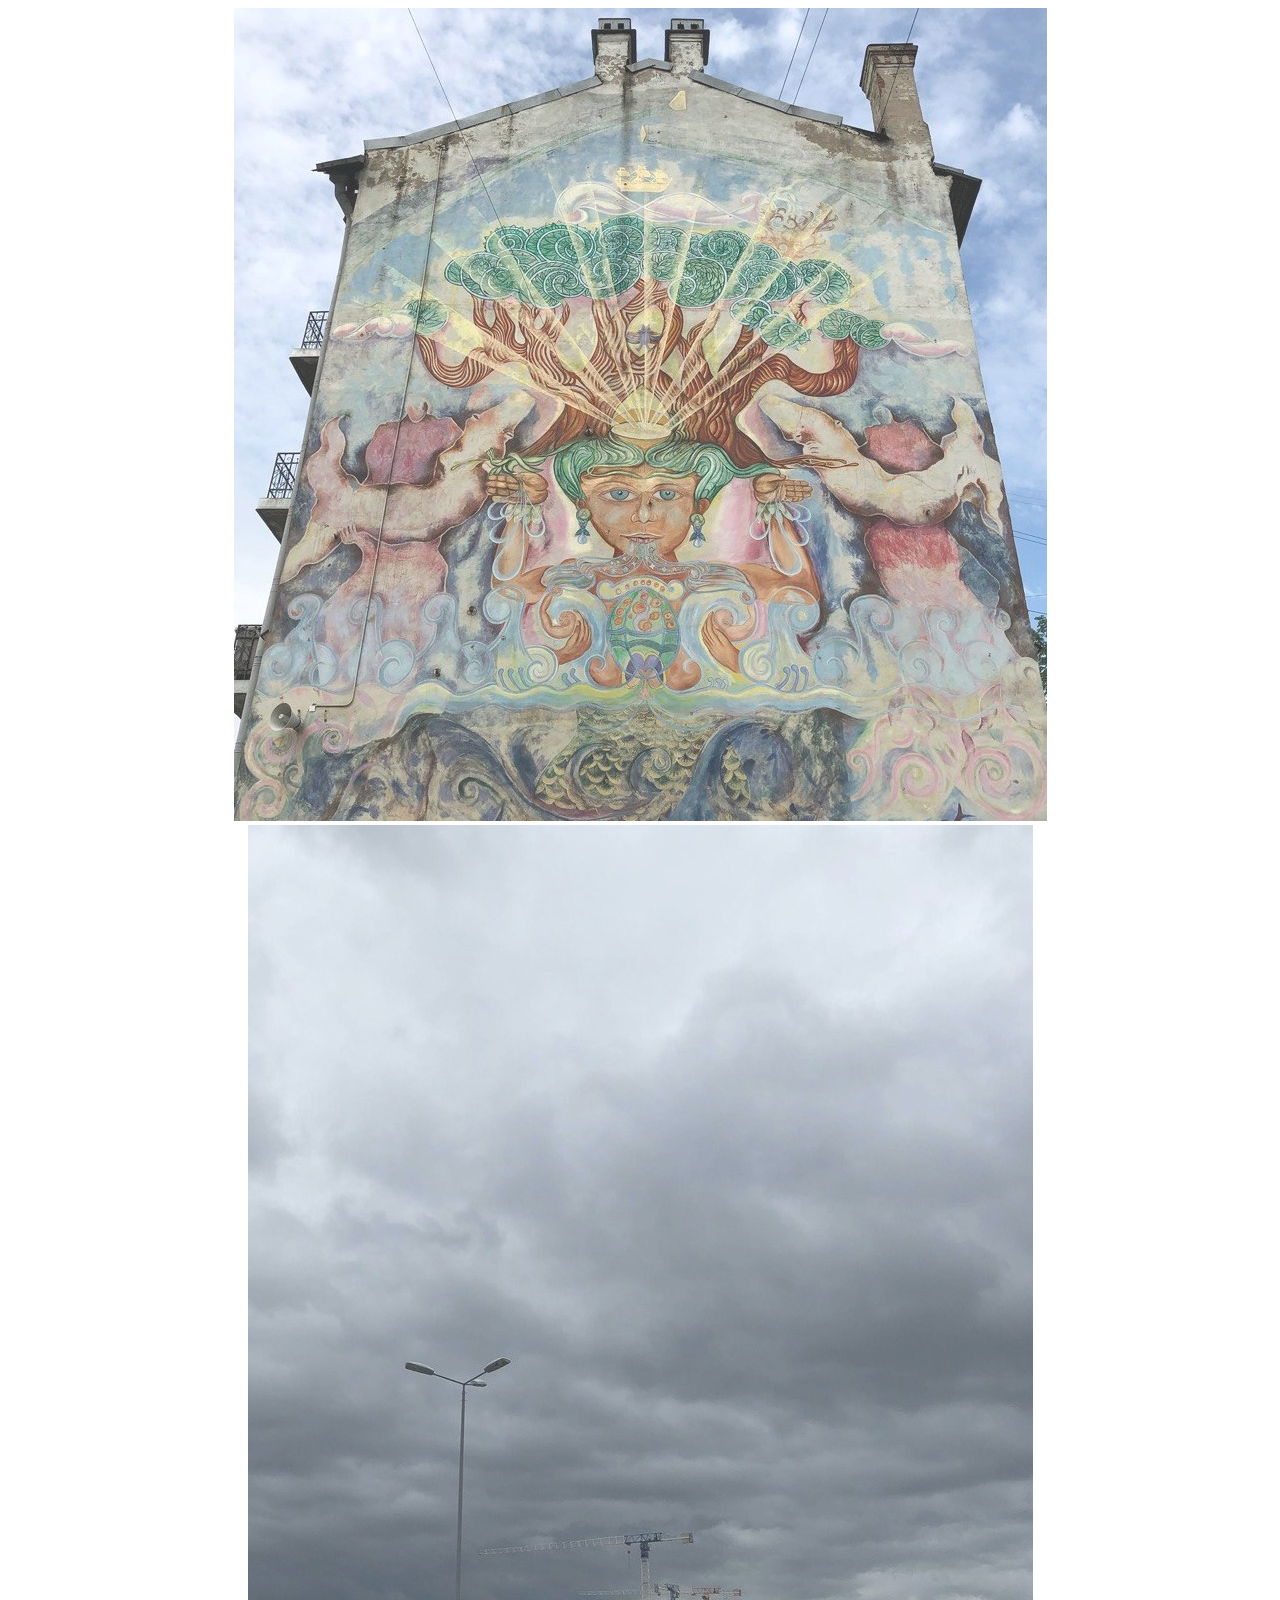
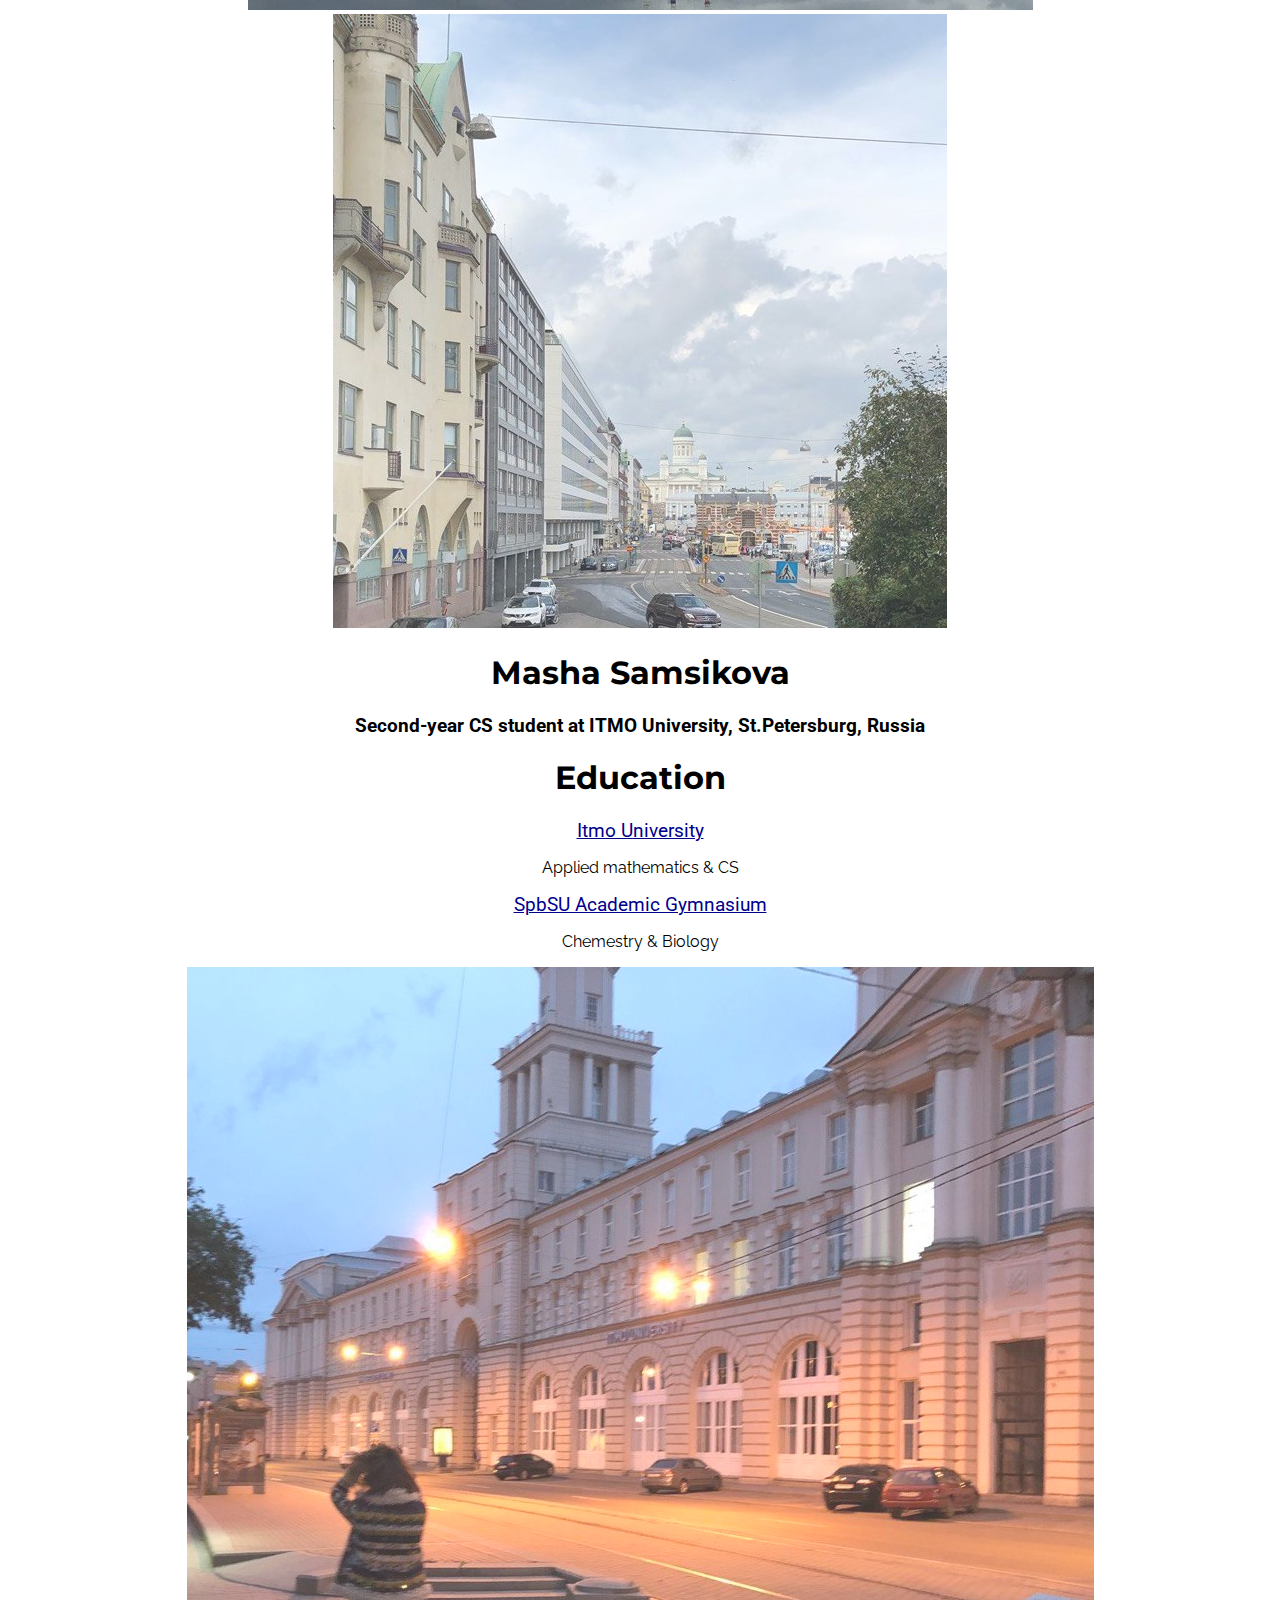
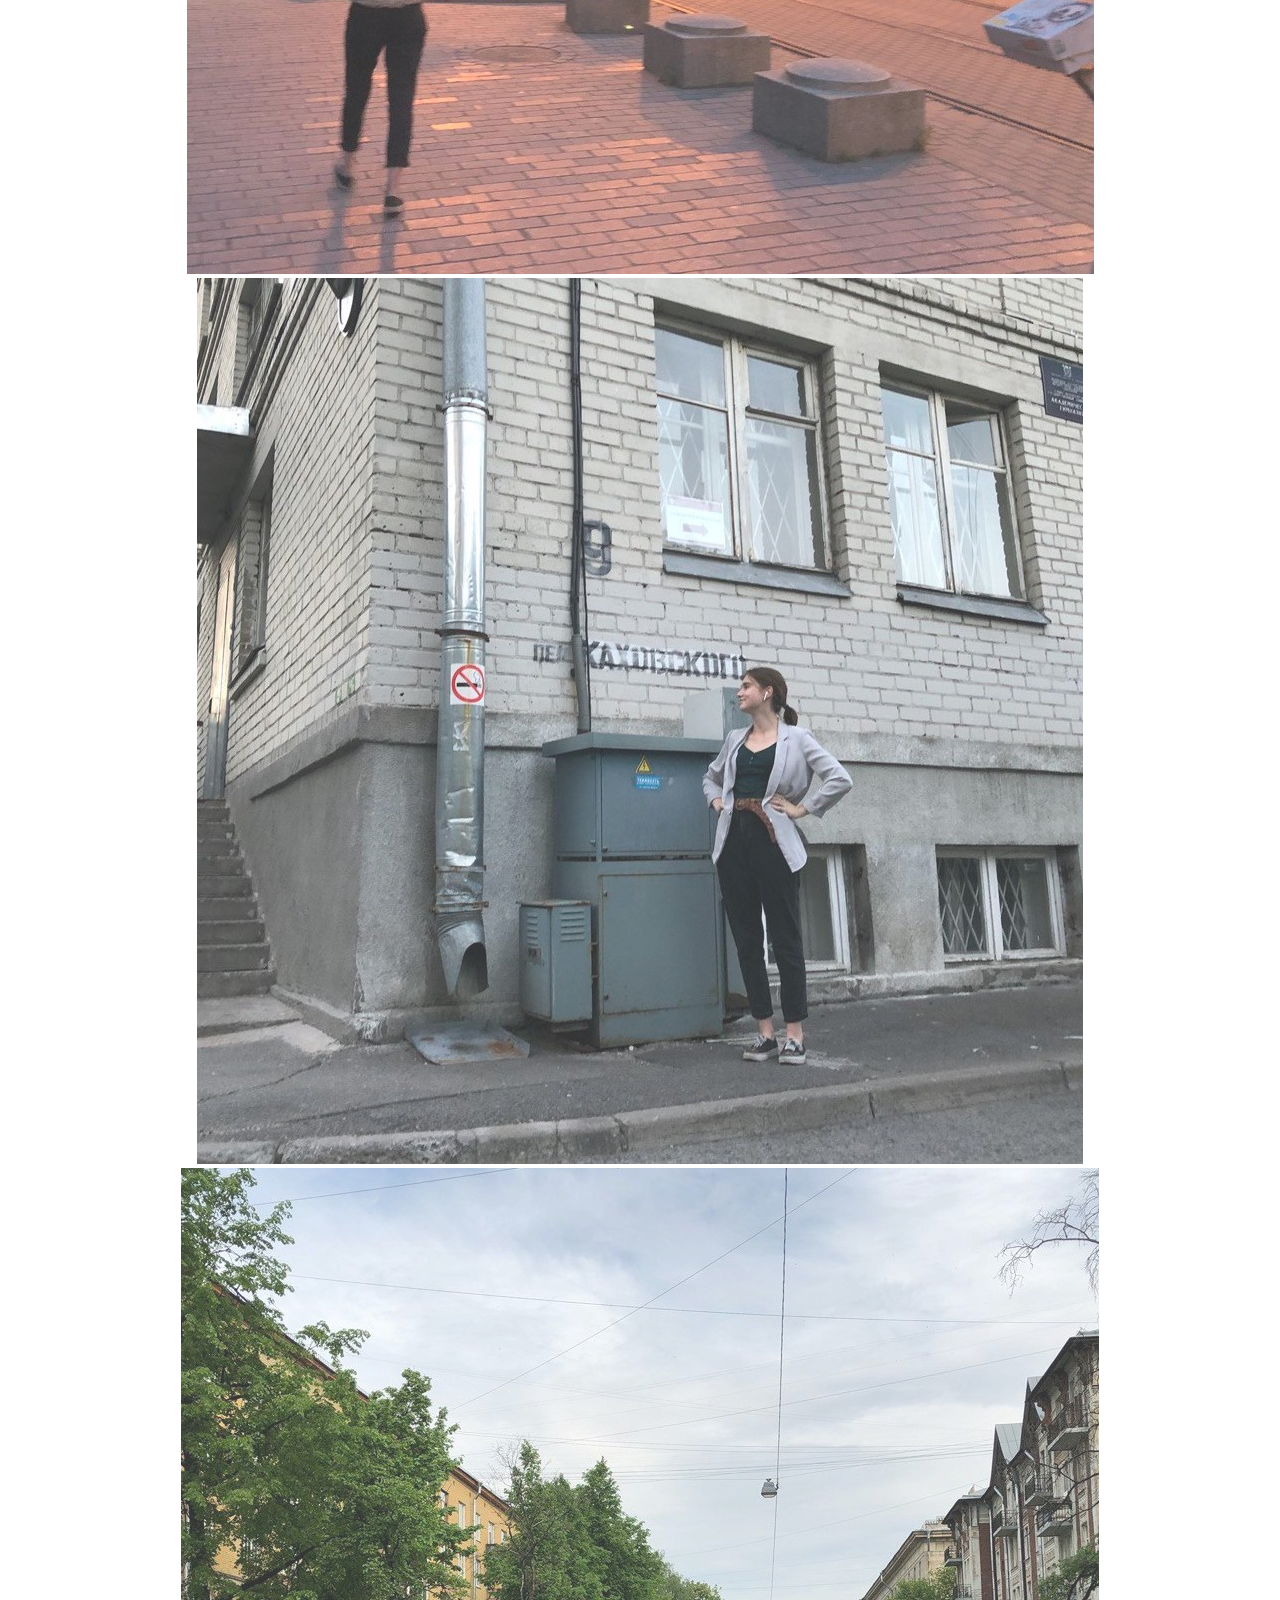
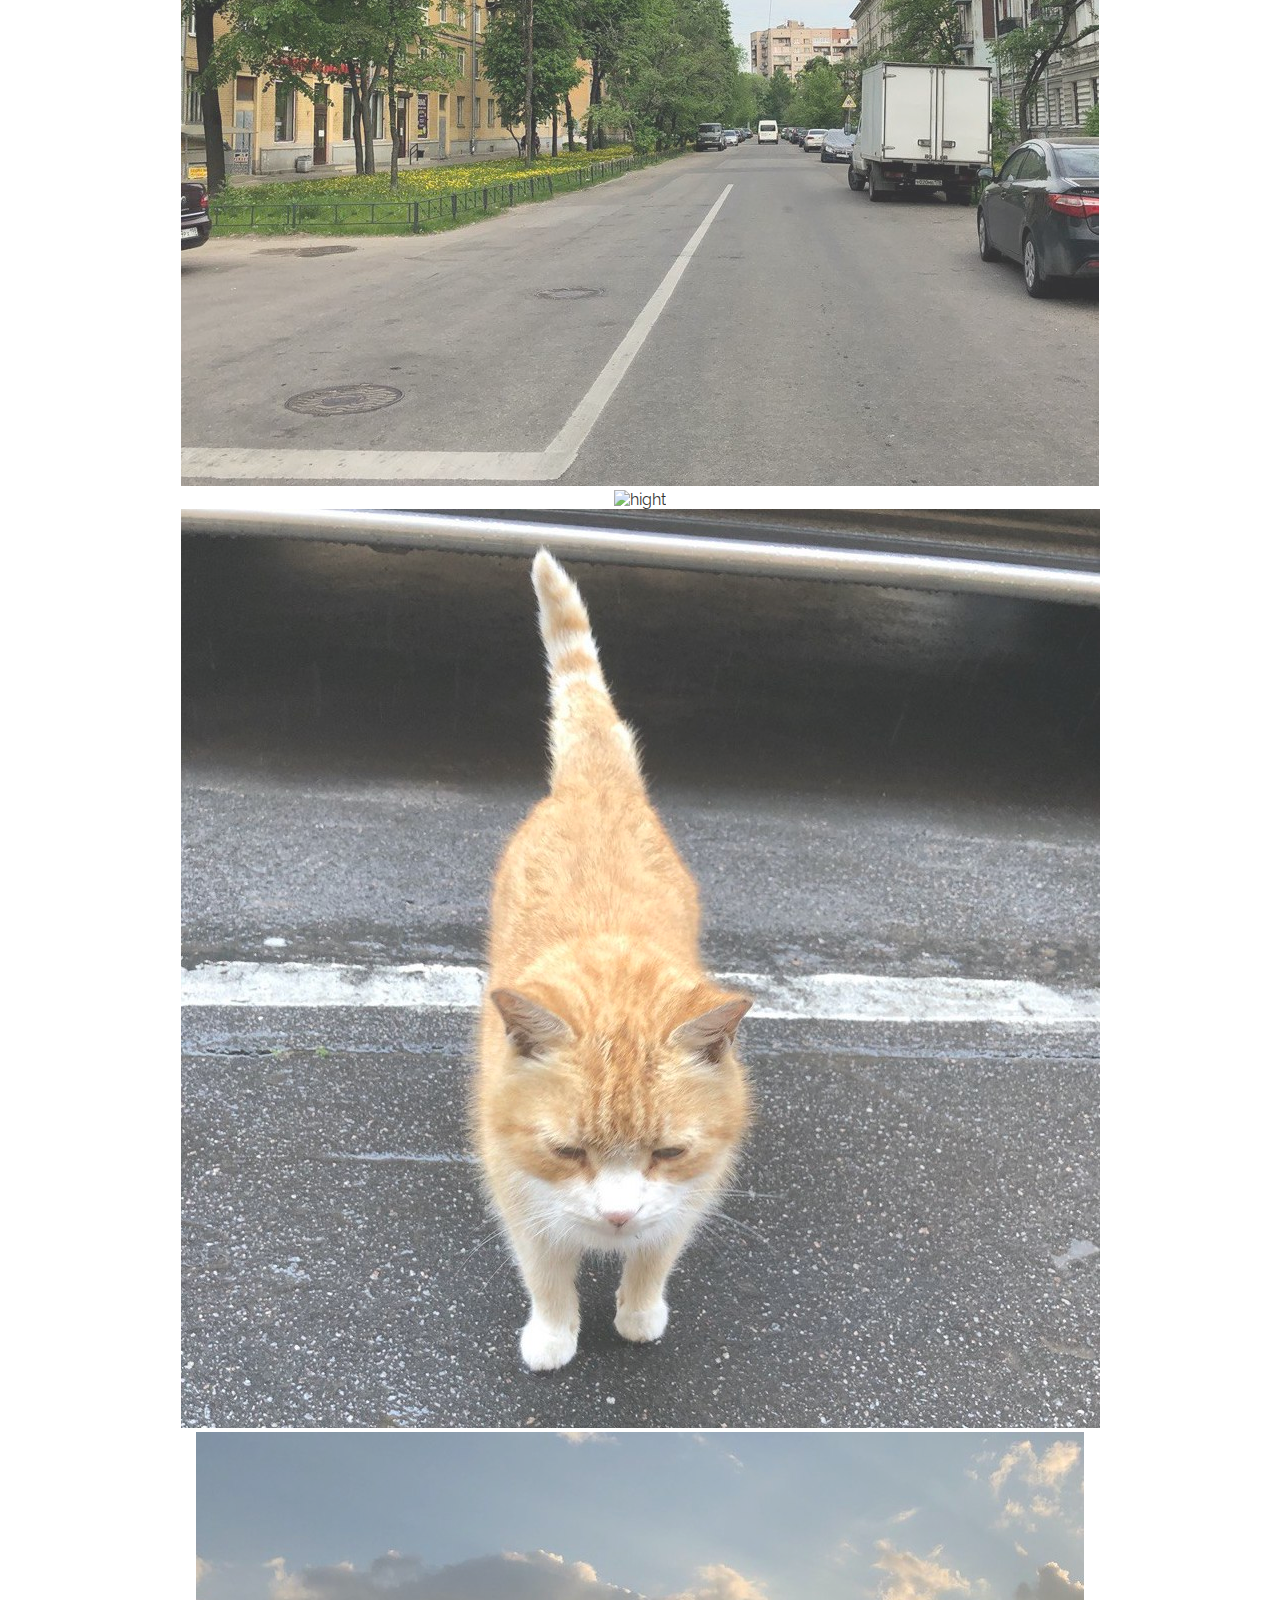
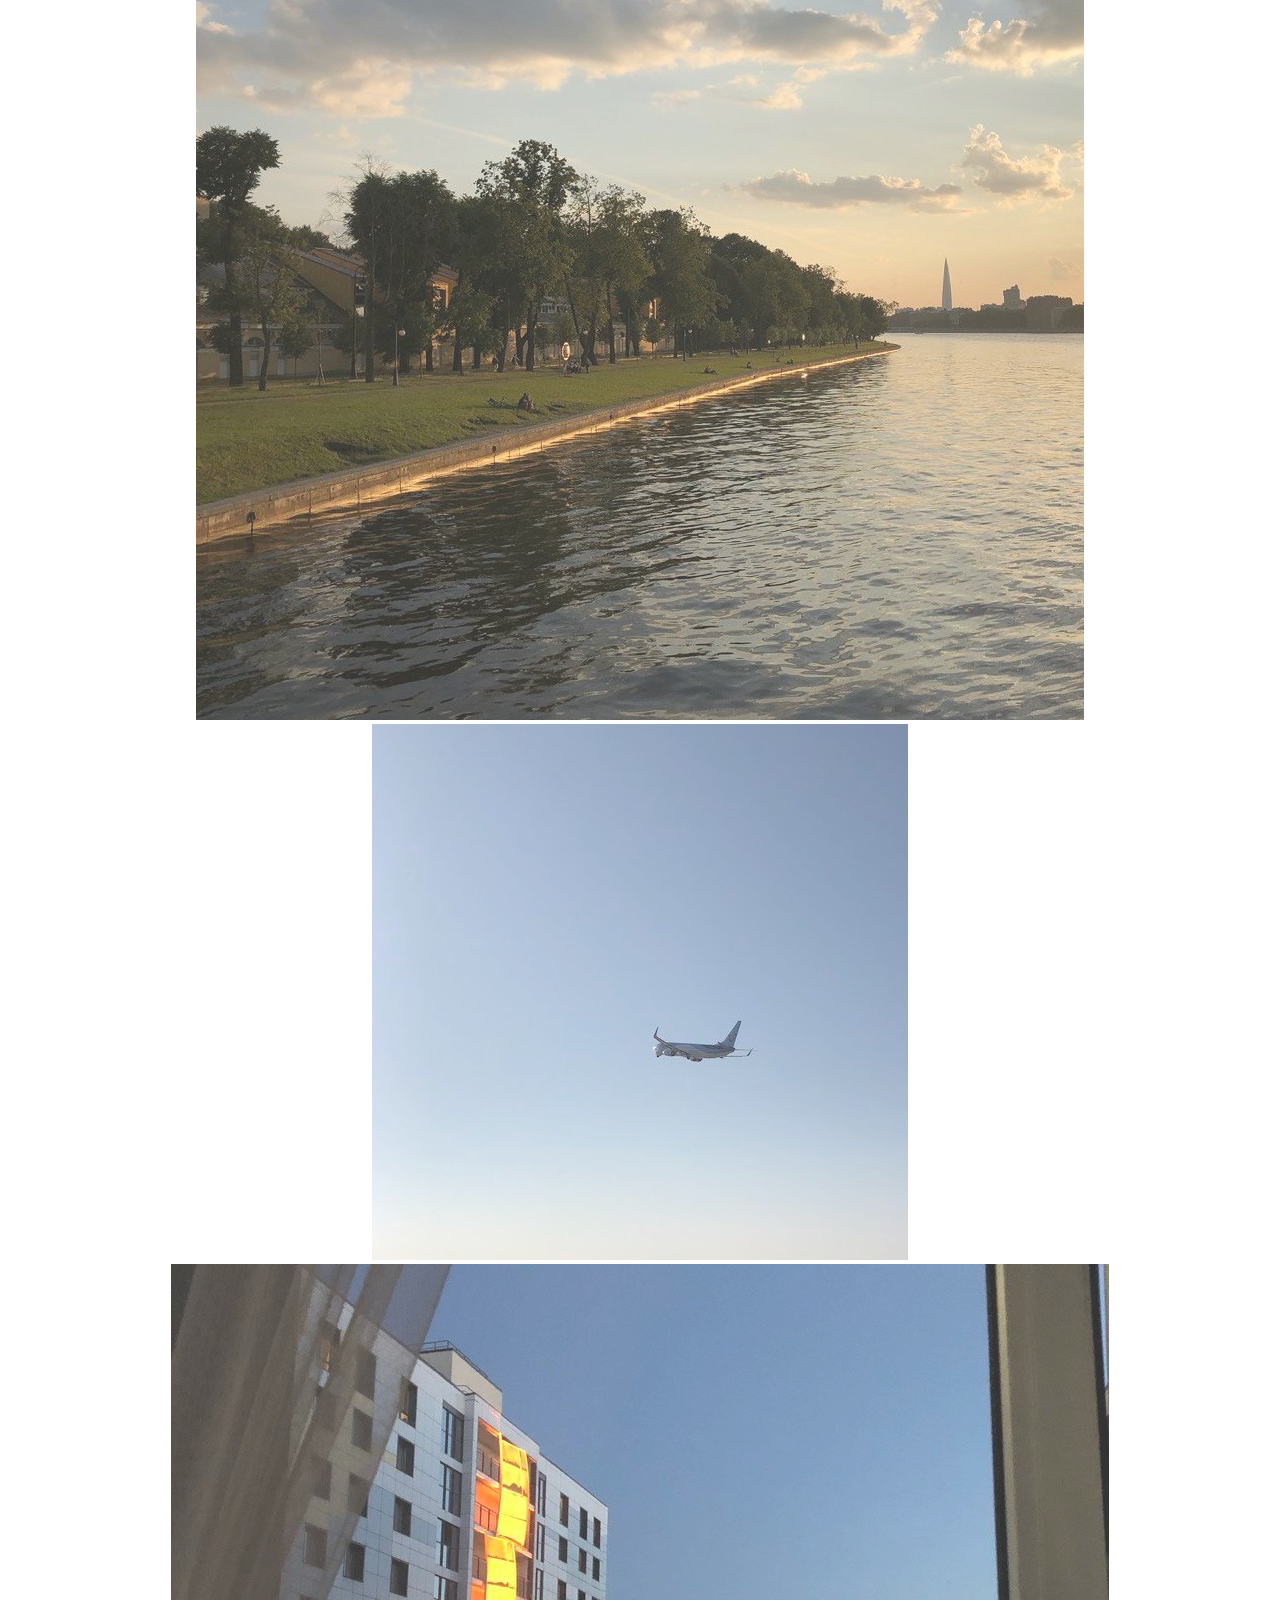
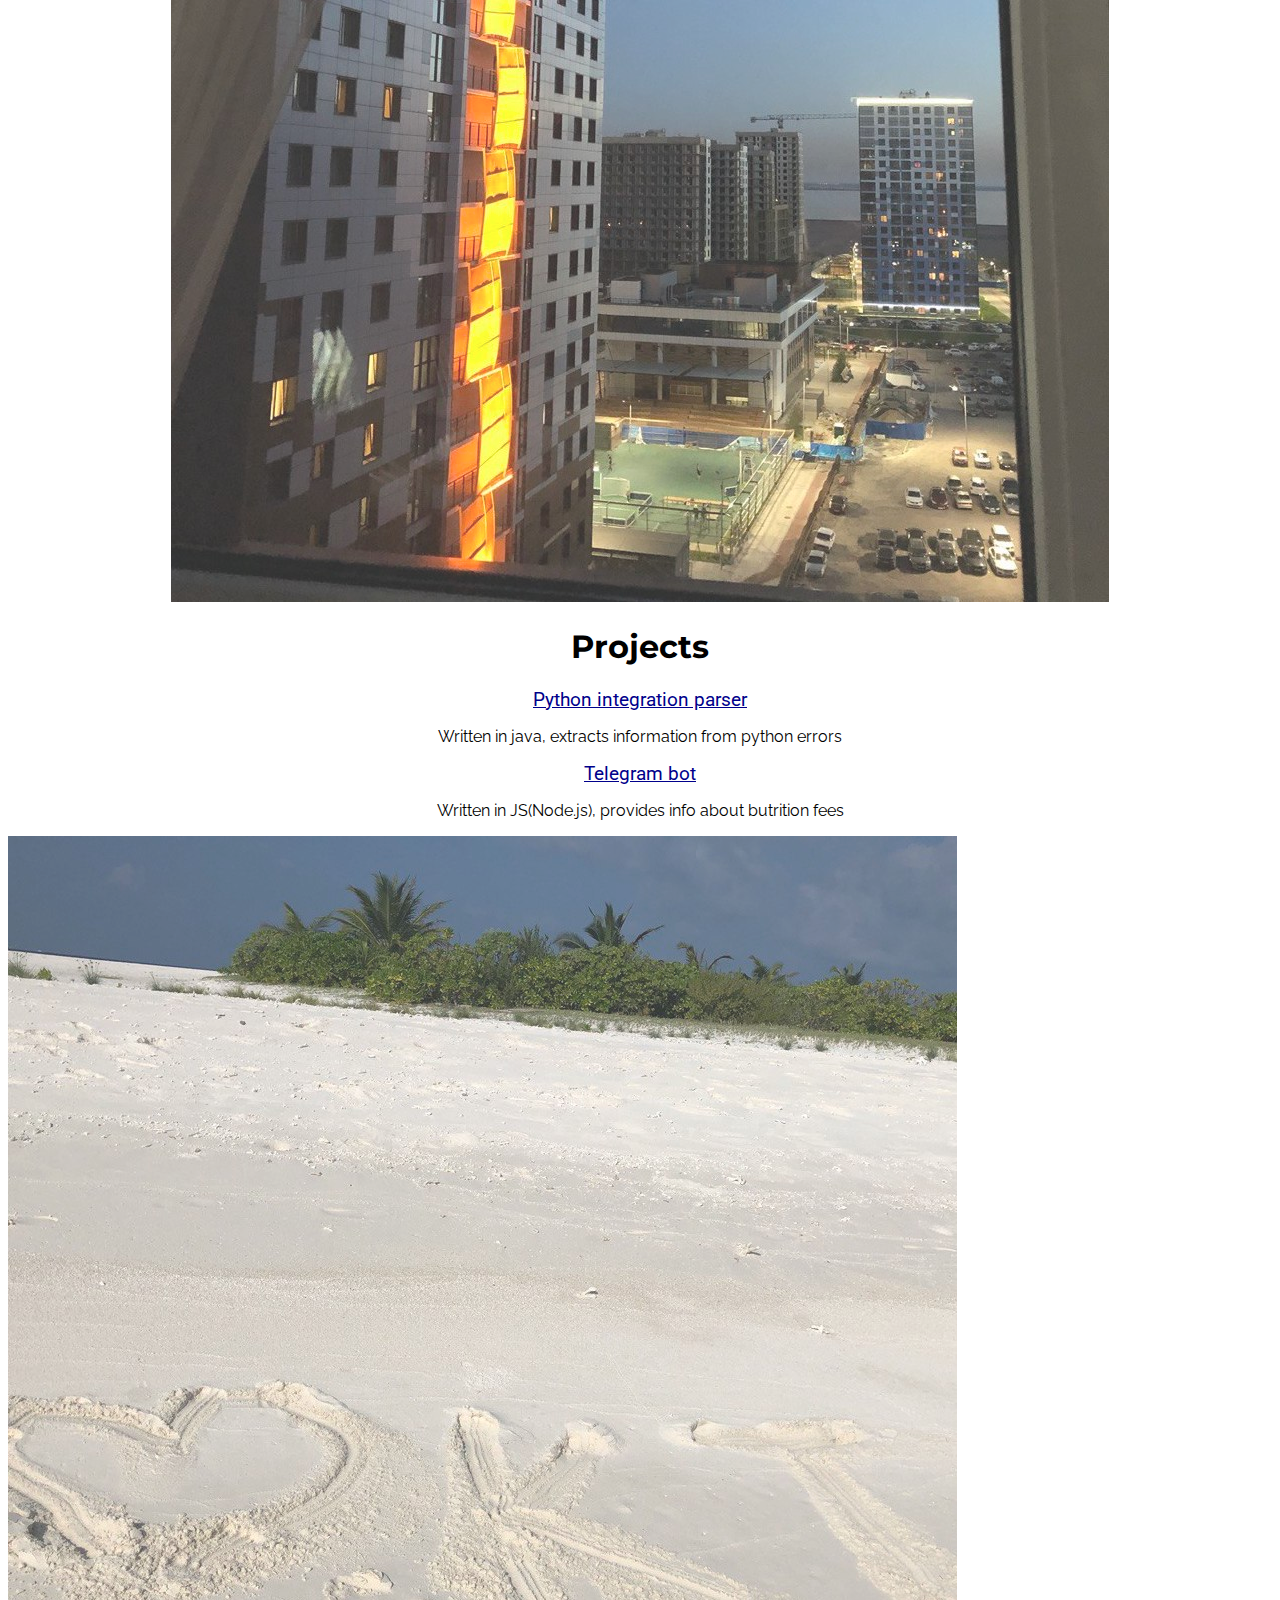
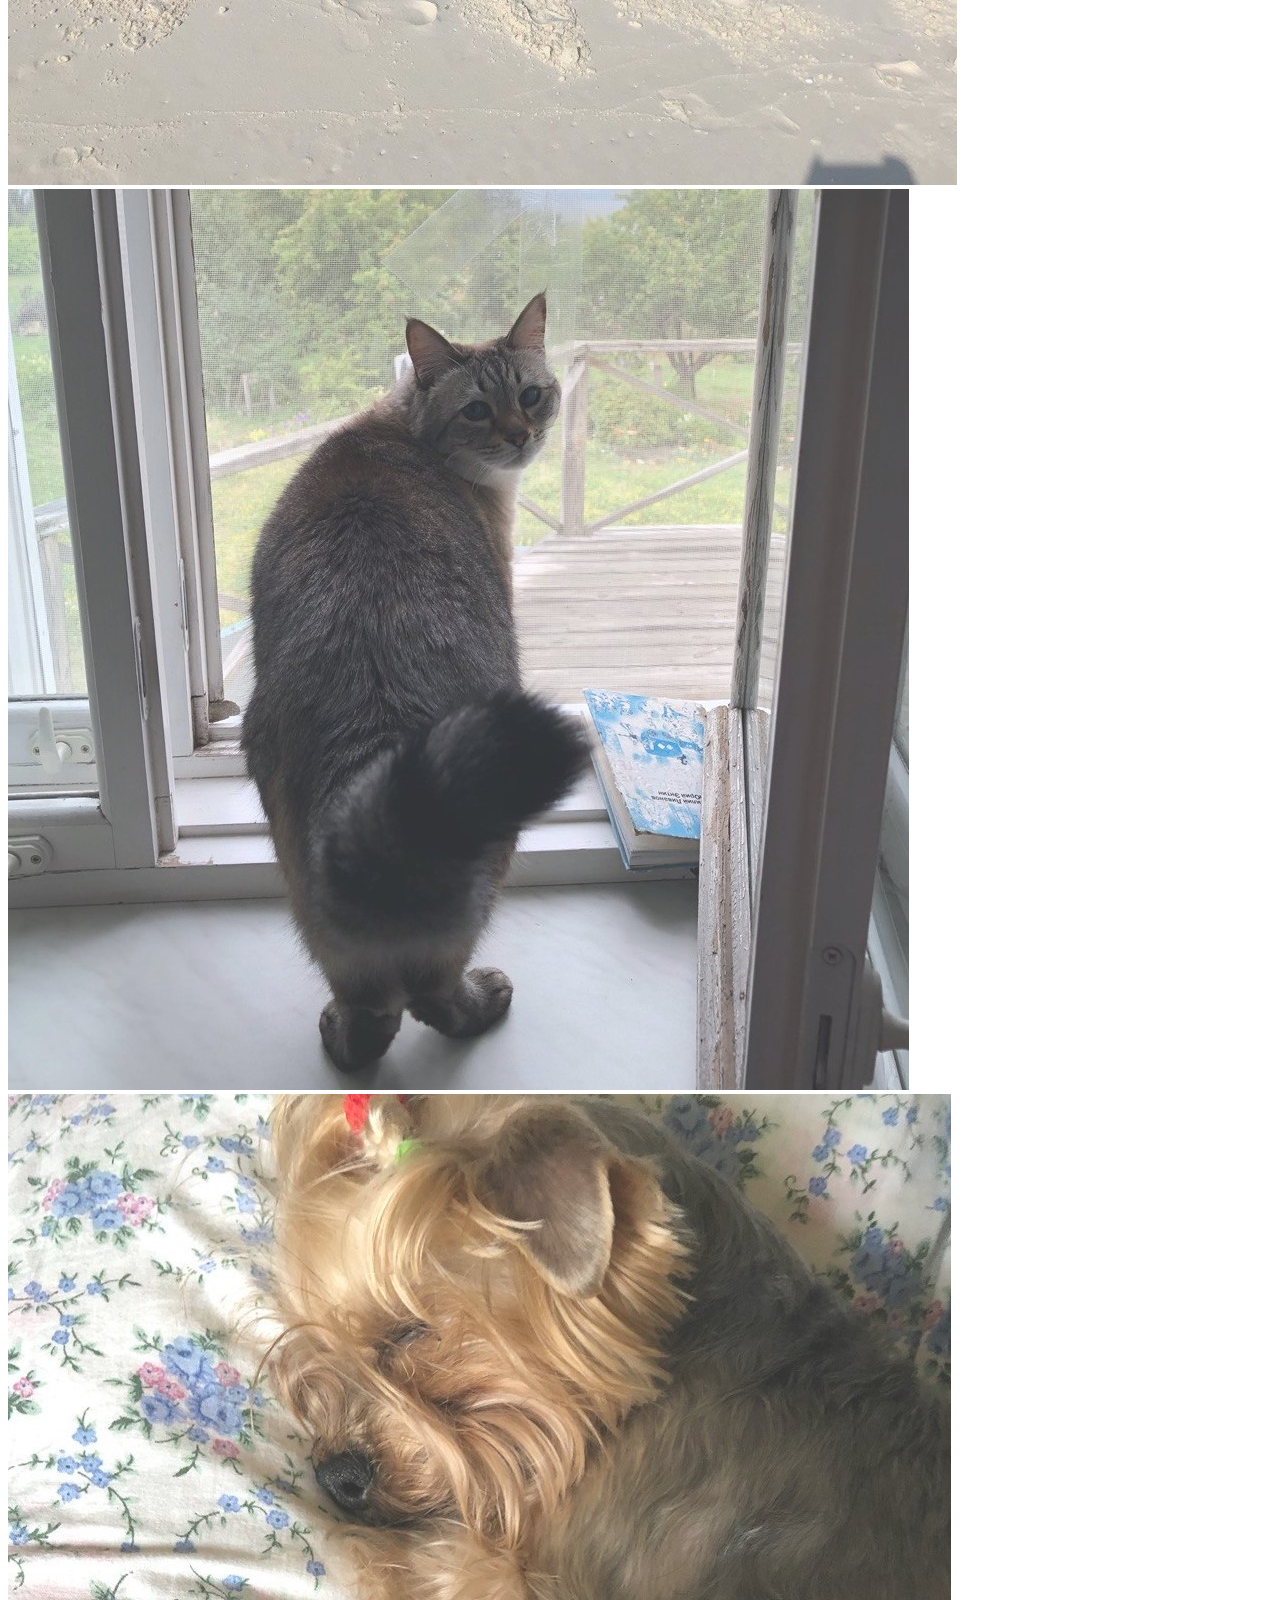
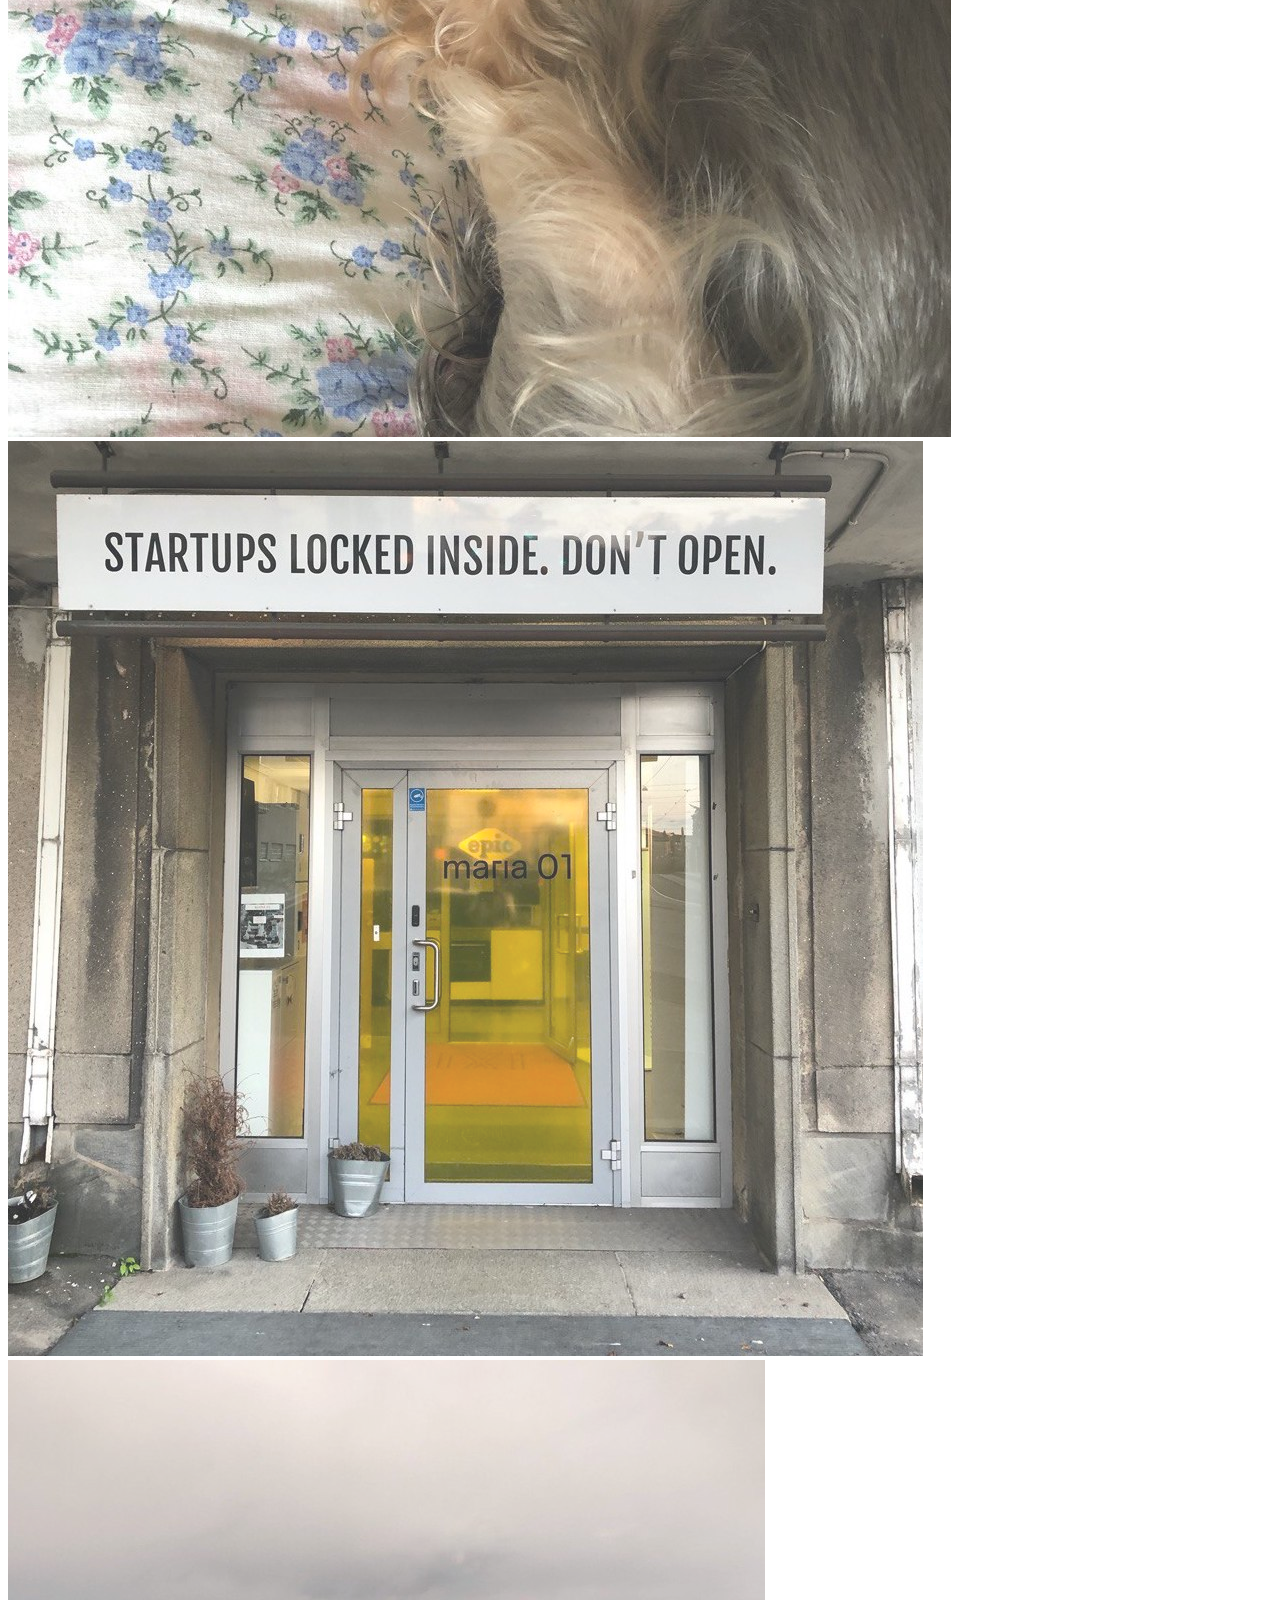
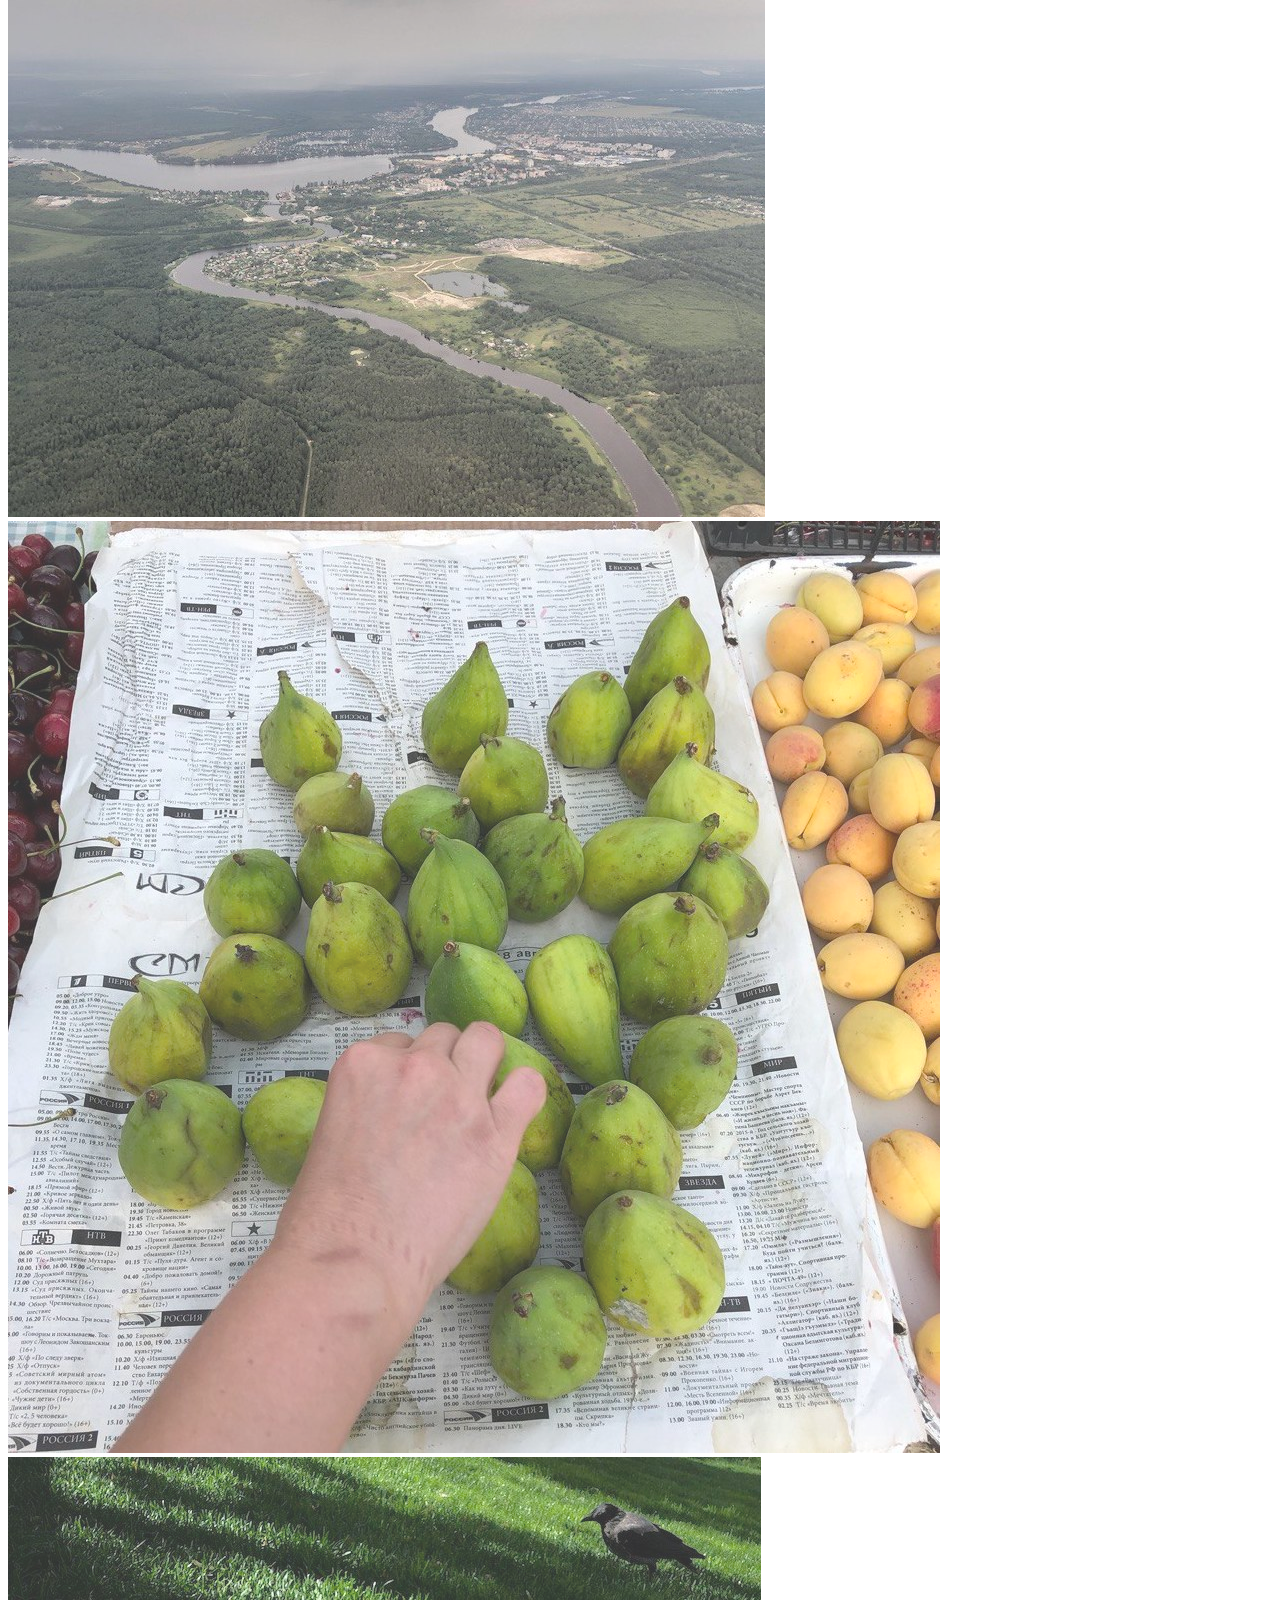
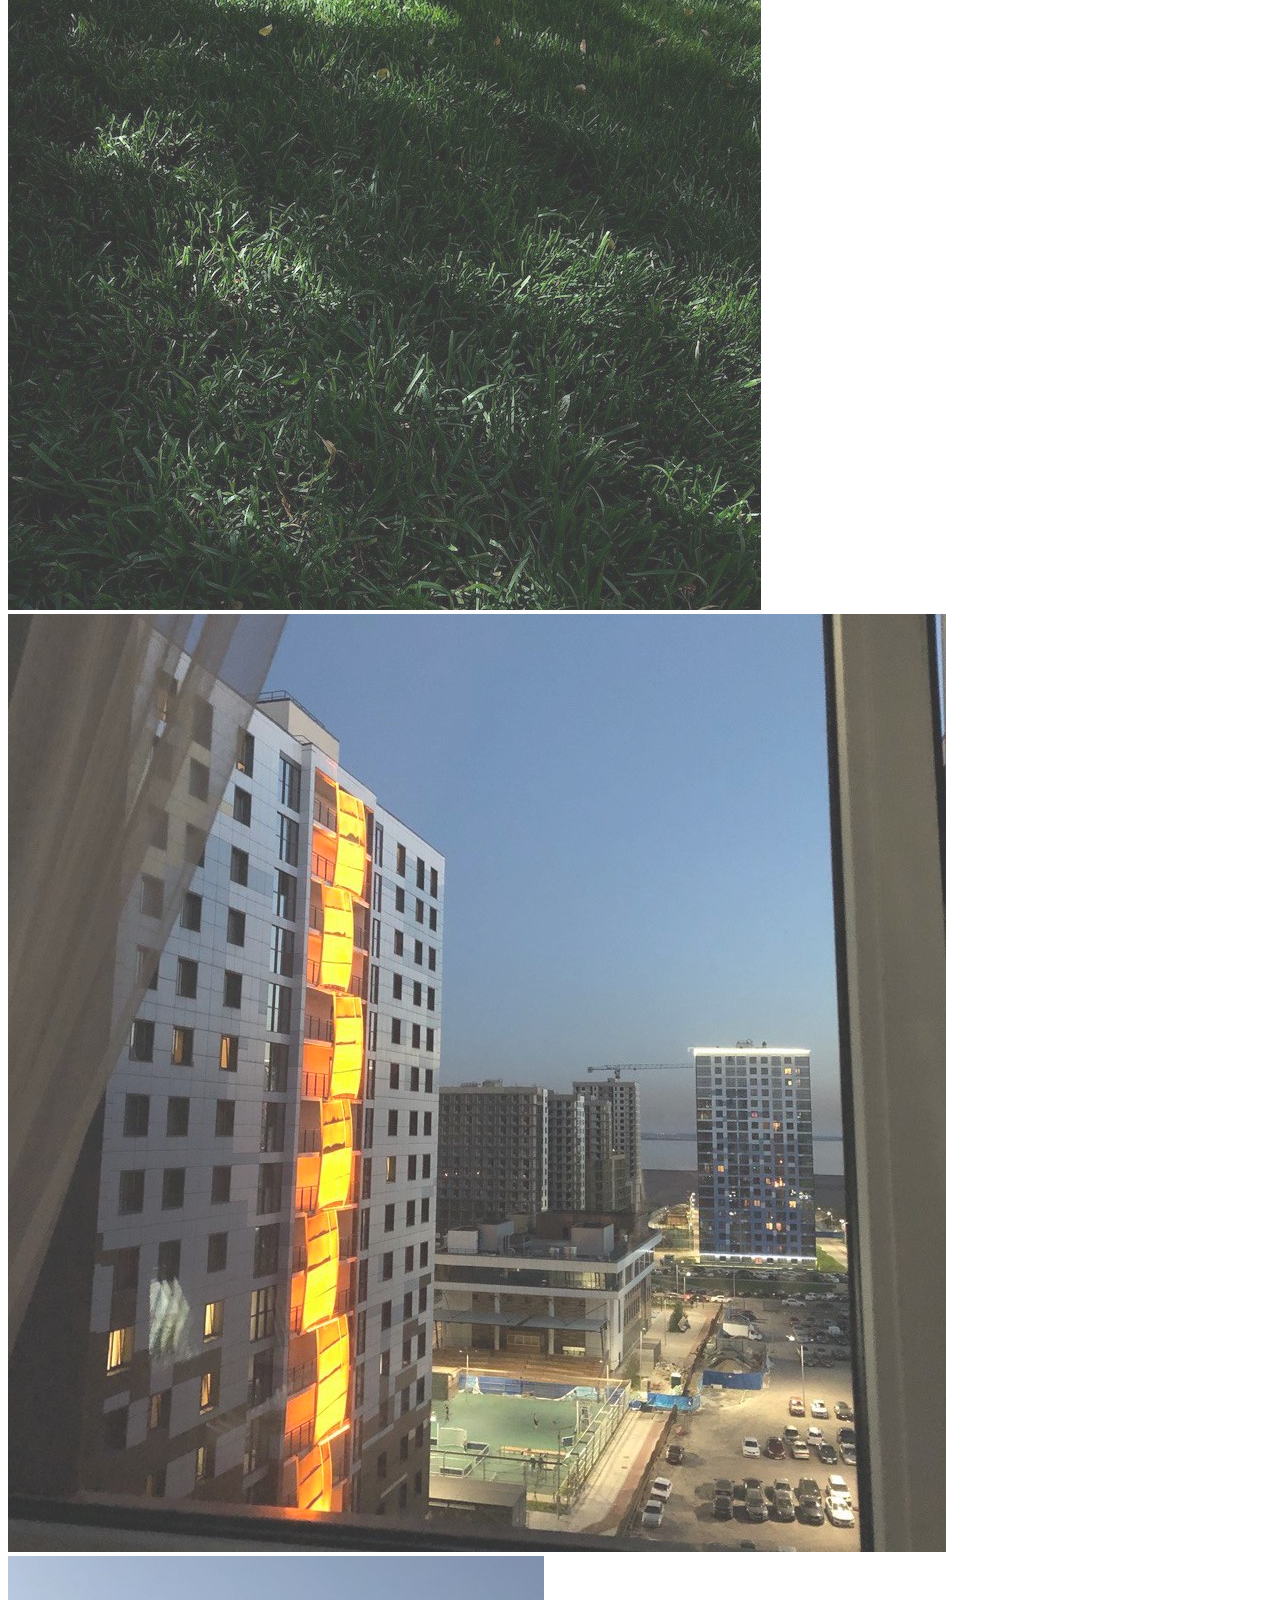
==== portfolio/src/main/webapp/index.html @ 238ba295 "fix style" ====
<!DOCTYPE html>
<html>

<head>
  <meta charset="UTF-8">
  <title>Portfolio</title>
  <link rel="stylesheet" href="style.css">
  <link rel="stylesheet" href="https://stackpath.bootstrapcdn.com/bootstrap/4.5.0/css/bootstrap.min.css"
    integrity="sha384-9aIt2nRpC12Uk9gS9baDl411NQApFmC26EwAOH8WgZl5MYYxFfc+NcPb1dKGj7Sk" crossorigin="anonymous">
  <link href="https://fonts.googleapis.com/css2?family=Montserrat:wght@500&family=Raleway&family=Roboto:wght@300&display=swap" rel="stylesheet">
  <script src="script.js"></script>
</head>

<body onload="getPhotos()">
  <div id="content">
      <div class="row header">
        <div class="col-2">
          <img src="images/graffiti.jpg" alt="graffiti"></img>
        </div>
        <div class="col-2">
          <img src="images/sky.jpg" alt="sky"></img>
        </div>
        <div class="col-2">
          <img src="images/street.jpg" alt="street"></img>
        </div>
        <div class="col-6">
          <h1>Masha Samsikova</h1>
          <h2>Second-year CS student at ITMO University, St.Petersburg, Russia</h2>
        </div>
        <div class="col-4">
          <h1>Education</h1>
          <a class="link" href="https://en.itmo.ru/">
            Itmo University
          </a>
          <p class="additional">
            Applied mathematics & CS
          </p>
          <a class="link" href="https://en.wikipedia.org/wiki/Saint_Petersburg_State_University">
            SpbSU Academic Gymnasium
          </a>
          <p class="additional">
            Chemestry & Biology
          </p>
        </div>
        <div class="col-2">
          <img src="images/itmo-university.jpg" alt="university"></img>
        </div>
        <div class="col-2">
          <img src="images/school.jpg" alt="school"></img>
        </div>
        <div class="col-2">
          <img src="images/alley.jpg" alt="alley"></img>
        </div>
        <div class="col-2">
          <img src="images/whitee-night.jpg" alt="hight"></img>
        </div>


        <div class="col-2">
          <img src="images/red_cat.jpg" alt="red cat"></img>
        </div>
        <div class="col-2">
          <img src="images/river.jpg" alt="river"></img>
        </div>
        <div class="col-2">
          <img src="images/plain.jpg" alt="plain"></img>
        </div>
        <div class="col-2">
          <img src="images/house.jpg" alt="house"></img>
        </div>


        <div class="col-4">
          <h1>Projects</h1>
          <div>
            <a class="link" href="https://github.com/holounic/jb-python-integration-parser">
              Python integration parser
            </a>
            <p class="additional">
              Written in java, extracts information from python errors
            </p>
          </div>
          <div>
            <a class="link" href="https://github.com/holounic/food-bot">
              Telegram bot
            </a>
            <p class="additional">
              Written in JS(Node.js), provides info about butrition fees
            </p>
          </div>
        </div>
      </div>
    <div class="row">
      <div class="col-6">
        <div class="section">
          <div id="education-container"></div>
        </div>
      </div>
      <div class="col-6">
        <div class="section">
          <div id="projects-container"></div>
        </div>
      </div>
    </div>
  </div>
  <div class="row" id="photo-container"></div>
</body>
<script src="https://stackpath.bootstrapcdn.com/bootstrap/4.5.0/js/bootstrap.min.js"
  integrity="sha384-OgVRvuATP1z7JjHLkuOU7Xw704+h835Lr+6QL9UvYjZE3Ipu6Tp75j7Bh/kR0JKI" crossorigin="anonymous">
</script>
</html>
---- portfolio/src/main/webapp/style.css ----
#content {
  text-align: center !important;
  font-family: 'Raleway', sans-serif;
}

.header h1 {
  font-family: 'Montserrat', sans-serif;
}

.header h2, .section h2 {
  font-family: 'Roboto', sans-serif;
  font-size: 120%;
}

.link, .name {
  color: darkblue;
  font-family: 'Roboto', sans-serif;
  font-size: 120%;
  margin-bottom: 0%;
}

.link:hover {
  color: red;
  text-decoration: none !important;
}

.col-2 {
  padding: 0px !important;
}

.col-2 img {
  height: auto;
  max-width:  100%;
  object-fit: cover;
  opacity: .8;
}

.col-2:hover img, .col-6:hover img {
  opacity: 1;
}

.info {
  text-align: center !important;
}

.info h1 {
  font-family: 'Roboto', sans-serif;
  color: darkblue;
  font-size: 200%;
}

.info h2 {
  font-family: 'Raleway', sans-serif;
  font-size: 150%;
}
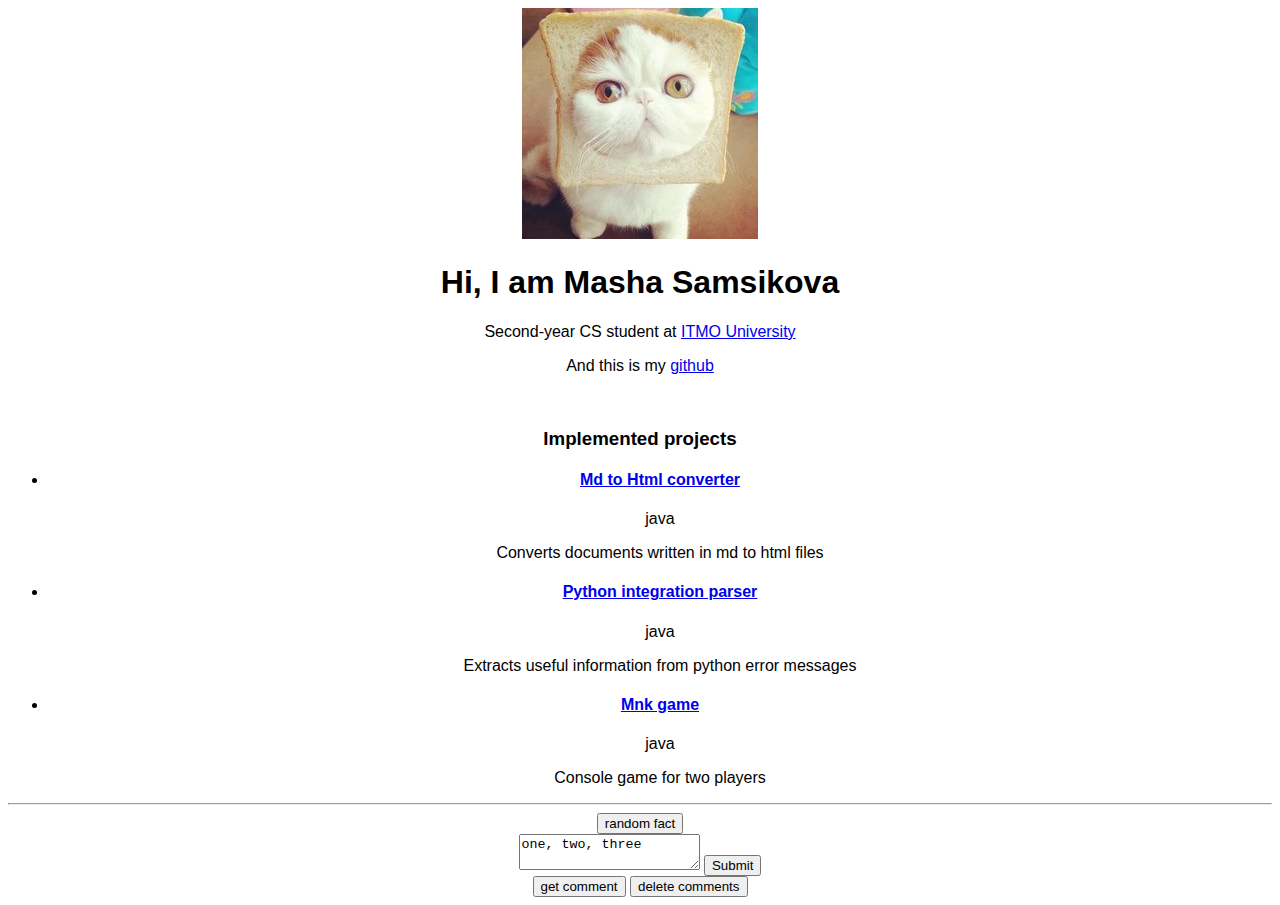
==== commit 8d59b1c4: "delete stored comments" ====
--- a/portfolio/src/main/webapp/index.html
+++ b/portfolio/src/main/webapp/index.html
@@ -7,103 +7,69 @@
   <link rel="stylesheet" href="style.css">
   <link rel="stylesheet" href="https://stackpath.bootstrapcdn.com/bootstrap/4.5.0/css/bootstrap.min.css"
     integrity="sha384-9aIt2nRpC12Uk9gS9baDl411NQApFmC26EwAOH8WgZl5MYYxFfc+NcPb1dKGj7Sk" crossorigin="anonymous">
-  <link href="https://fonts.googleapis.com/css2?family=Montserrat:wght@500&family=Raleway&family=Roboto:wght@300&display=swap" rel="stylesheet">
+  <script src="https://ajax.googleapis.com/ajax/libs/jquery/3.5.1/jquery.min.js"></script>
   <script src="script.js"></script>
 </head>
 
-<body onload="getPhotos()">
+<body>
   <div id="content">
-      <div class="row header">
-        <div class="col-2">
-          <img src="images/graffiti.jpg" alt="graffiti"></img>
-        </div>
-        <div class="col-2">
-          <img src="images/sky.jpg" alt="sky"></img>
-        </div>
-        <div class="col-2">
-          <img src="images/street.jpg" alt="street"></img>
-        </div>
-        <div class="col-6">
-          <h1>Masha Samsikova</h1>
-          <h2>Second-year CS student at ITMO University, St.Petersburg, Russia</h2>
-        </div>
-        <div class="col-4">
-          <h1>Education</h1>
-          <a class="link" href="https://en.itmo.ru/">
-            Itmo University
-          </a>
-          <p class="additional">
-            Applied mathematics & CS
-          </p>
-          <a class="link" href="https://en.wikipedia.org/wiki/Saint_Petersburg_State_University">
-            SpbSU Academic Gymnasium
-          </a>
-          <p class="additional">
-            Chemestry & Biology
-          </p>
-        </div>
-        <div class="col-2">
-          <img src="images/itmo-university.jpg" alt="university"></img>
-        </div>
-        <div class="col-2">
-          <img src="images/school.jpg" alt="school"></img>
-        </div>
-        <div class="col-2">
-          <img src="images/alley.jpg" alt="alley"></img>
-        </div>
-        <div class="col-2">
-          <img src="images/whitee-night.jpg" alt="hight"></img>
-        </div>
-
-
-        <div class="col-2">
-          <img src="images/red_cat.jpg" alt="red cat"></img>
-        </div>
-        <div class="col-2">
-          <img src="images/river.jpg" alt="river"></img>
-        </div>
-        <div class="col-2">
-          <img src="images/plain.jpg" alt="plain"></img>
-        </div>
-        <div class="col-2">
-          <img src="images/house.jpg" alt="house"></img>
-        </div>
-
-
-        <div class="col-4">
-          <h1>Projects</h1>
-          <div>
-            <a class="link" href="https://github.com/holounic/jb-python-integration-parser">
-              Python integration parser
-            </a>
-            <p class="additional">
-              Written in java, extracts information from python errors
-            </p>
-          </div>
-          <div>
-            <a class="link" href="https://github.com/holounic/food-bot">
-              Telegram bot
-            </a>
-            <p class="additional">
-              Written in JS(Node.js), provides info about butrition fees
-            </p>
-          </div>
-        </div>
+    <div class="row" id="header">
+      <div class="col-3" id="img">
+        <img src="images/cat_with_bread.jpg" alt="cat with bread"></img>
       </div>
-    <div class="row">
-      <div class="col-6">
-        <div class="section">
-          <div id="education-container"></div>
-        </div>
-      </div>
-      <div class="col-6">
-        <div class="section">
-          <div id="projects-container"></div>
-        </div>
+      <div class="col-3">
+        <h1>Hi, I am Masha Samsikova</h1>
+        <p class="annotation">Second-year CS student at <a href="https://en.itmo.ru/en/">ITMO University</a></p>
+        <p>And this is my <a href="https://github.com/holounic">github</a></p>
       </div>
     </div>
+    <br>
+    <h3>Implemented projects</h3>
+    <ul>
+      <li class="project">
+        <h4>
+          <a href="https://github.com/holounic/university/tree/master/paradigms/md2html">
+            Md to Html converter
+          </a>
+        </h4>
+        <p class="annotation">java</p>
+        <p>Converts documents written in md to html files</p>
+      </li>
+      <li class="project">
+        <h4>
+          <a href="https://github.com/holounic/jb-python-integration-parser">
+            Python integration parser
+          </a>
+        </h4>
+        <p class="annotation">java</p>
+        <p>Extracts useful information from python error messages</p>
+      </li>
+      <li class="project">
+        <h4>
+          <a href="https://github.com/holounic/university/tree/master/paradigms/mnkGame">
+            Mnk game
+          </a>
+        </h4>
+        <p class="annotation">java</p>
+        <p>Console game for two players</p>
+      </li>
+    </ul>
+    <hr>
+    </hr>
+    <div class="fact-section">
+      <button type="button" class="btn btn-info" onclick="getRandomFact()">random fact</button>
+      <div id="fact-container"></div>
+    </div>
+    <div class="comment-section">
+      <form action="/data" method="POST">
+        <textarea name="comment-input">one, two, three</textarea>
+        <input type="submit" />
+      </form>
+      <button type="button" class="btn btn-info" onclick="getComment()">get comment</button>
+      <button type="button" class="btn btn-info" onclick="deleteComments()">delete comments</button>
+      <div id="comment-container"></div>
+    </div>
   </div>
-  <div class="row" id="photo-container"></div>
 </body>
 <script src="https://stackpath.bootstrapcdn.com/bootstrap/4.5.0/js/bootstrap.min.js"
   integrity="sha384-OgVRvuATP1z7JjHLkuOU7Xw704+h835Lr+6QL9UvYjZE3Ipu6Tp75j7Bh/kR0JKI" crossorigin="anonymous">
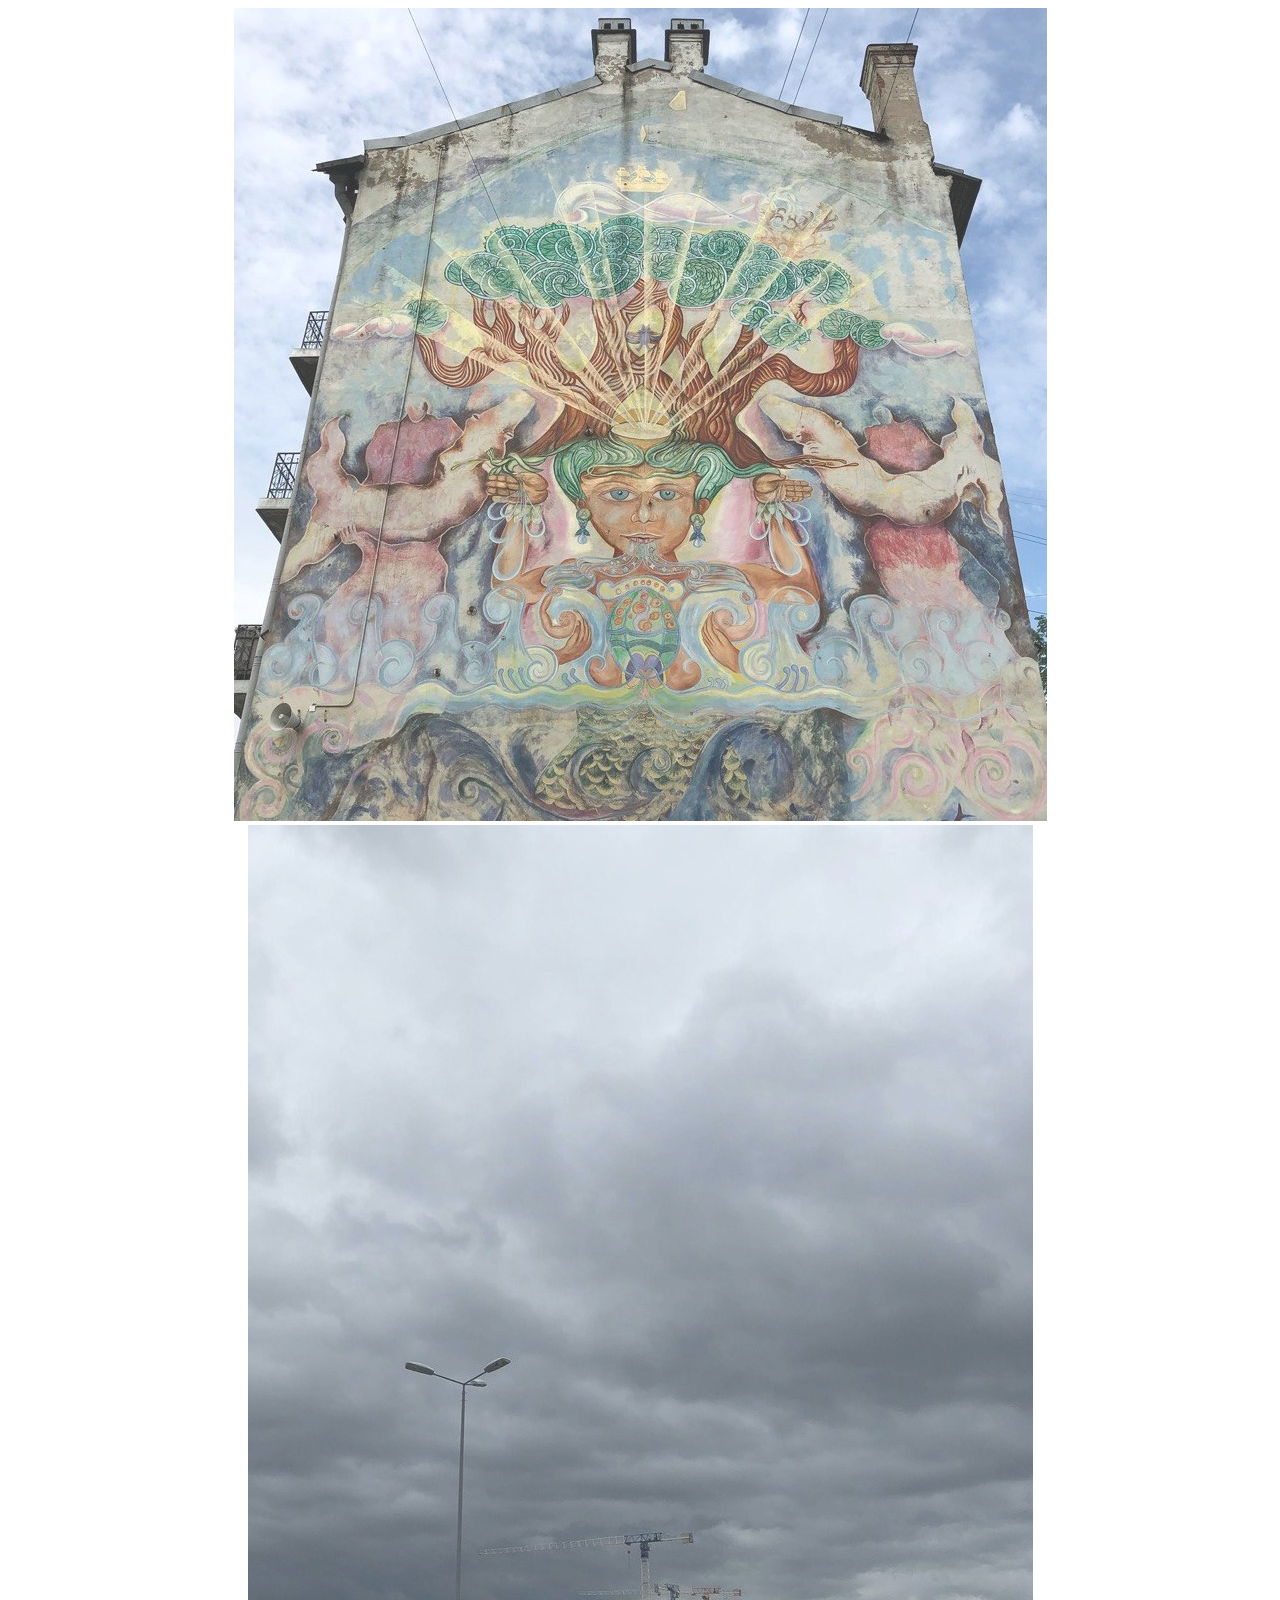
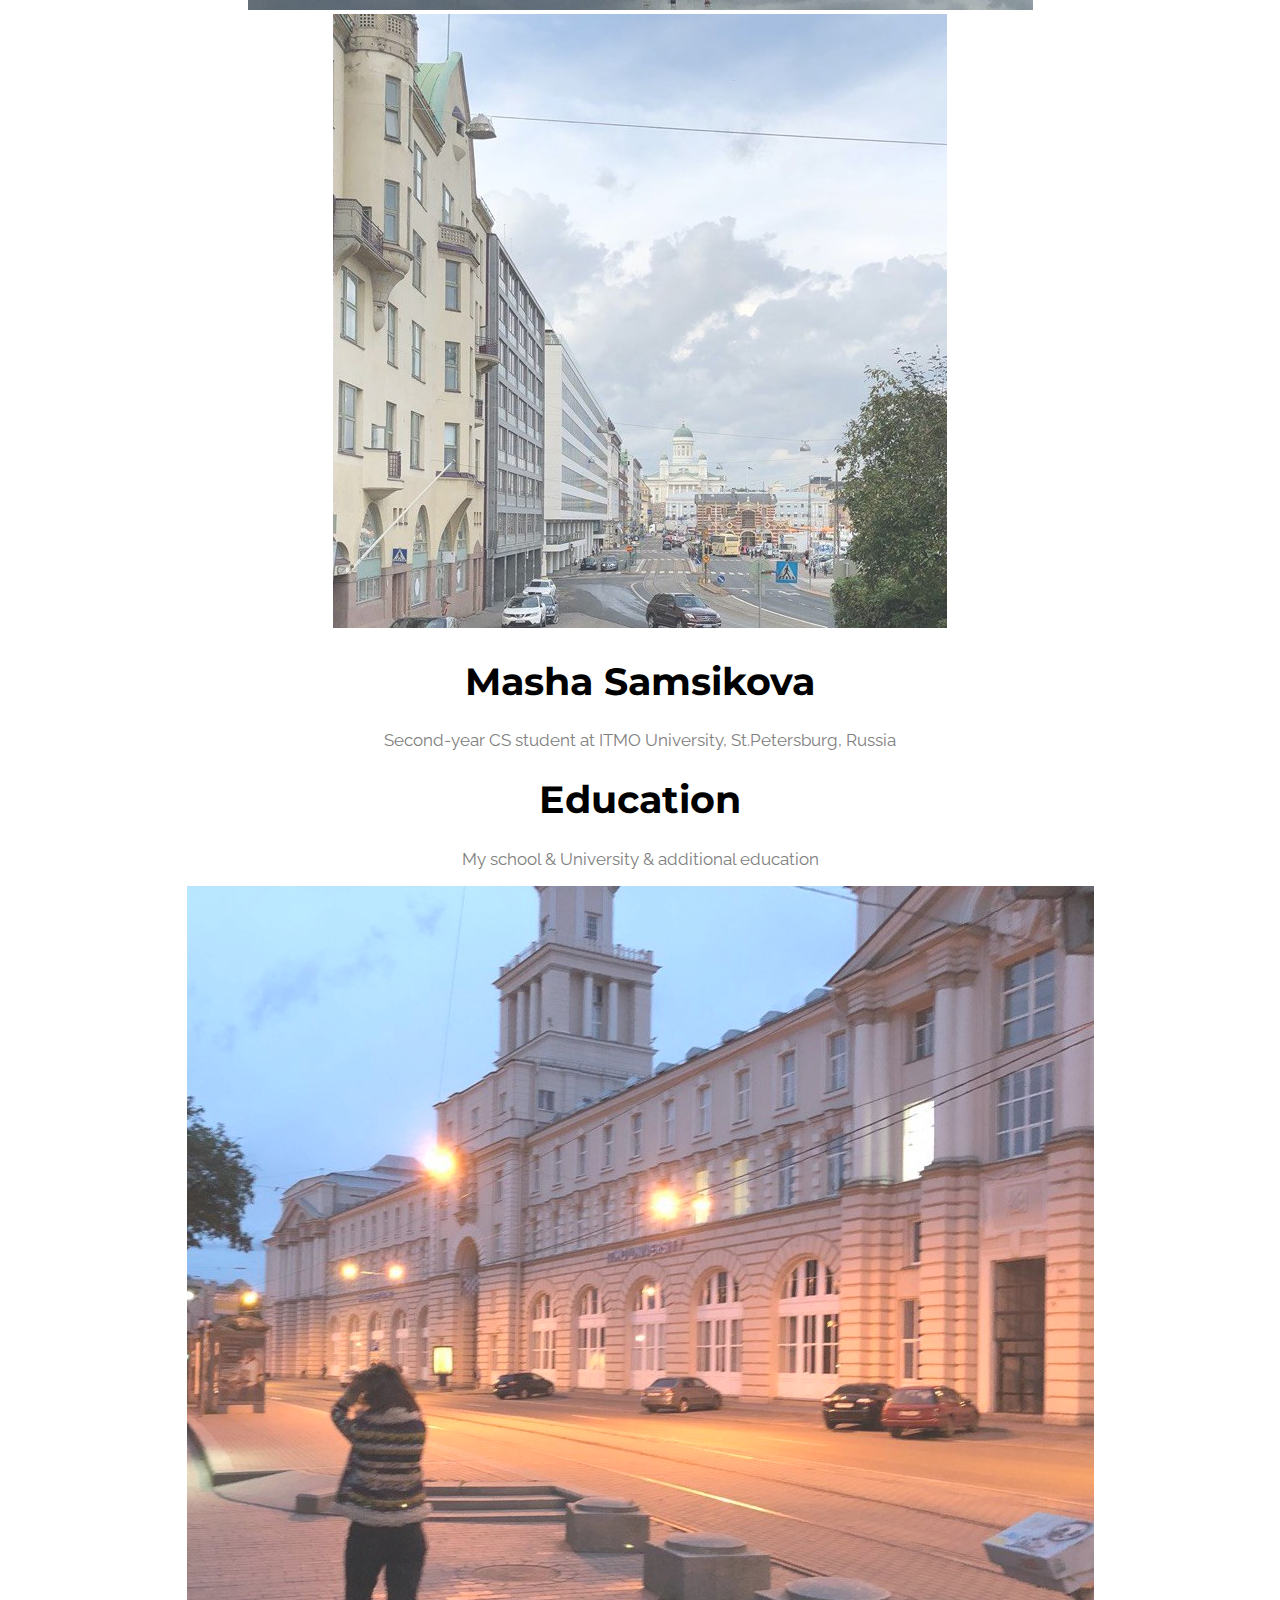
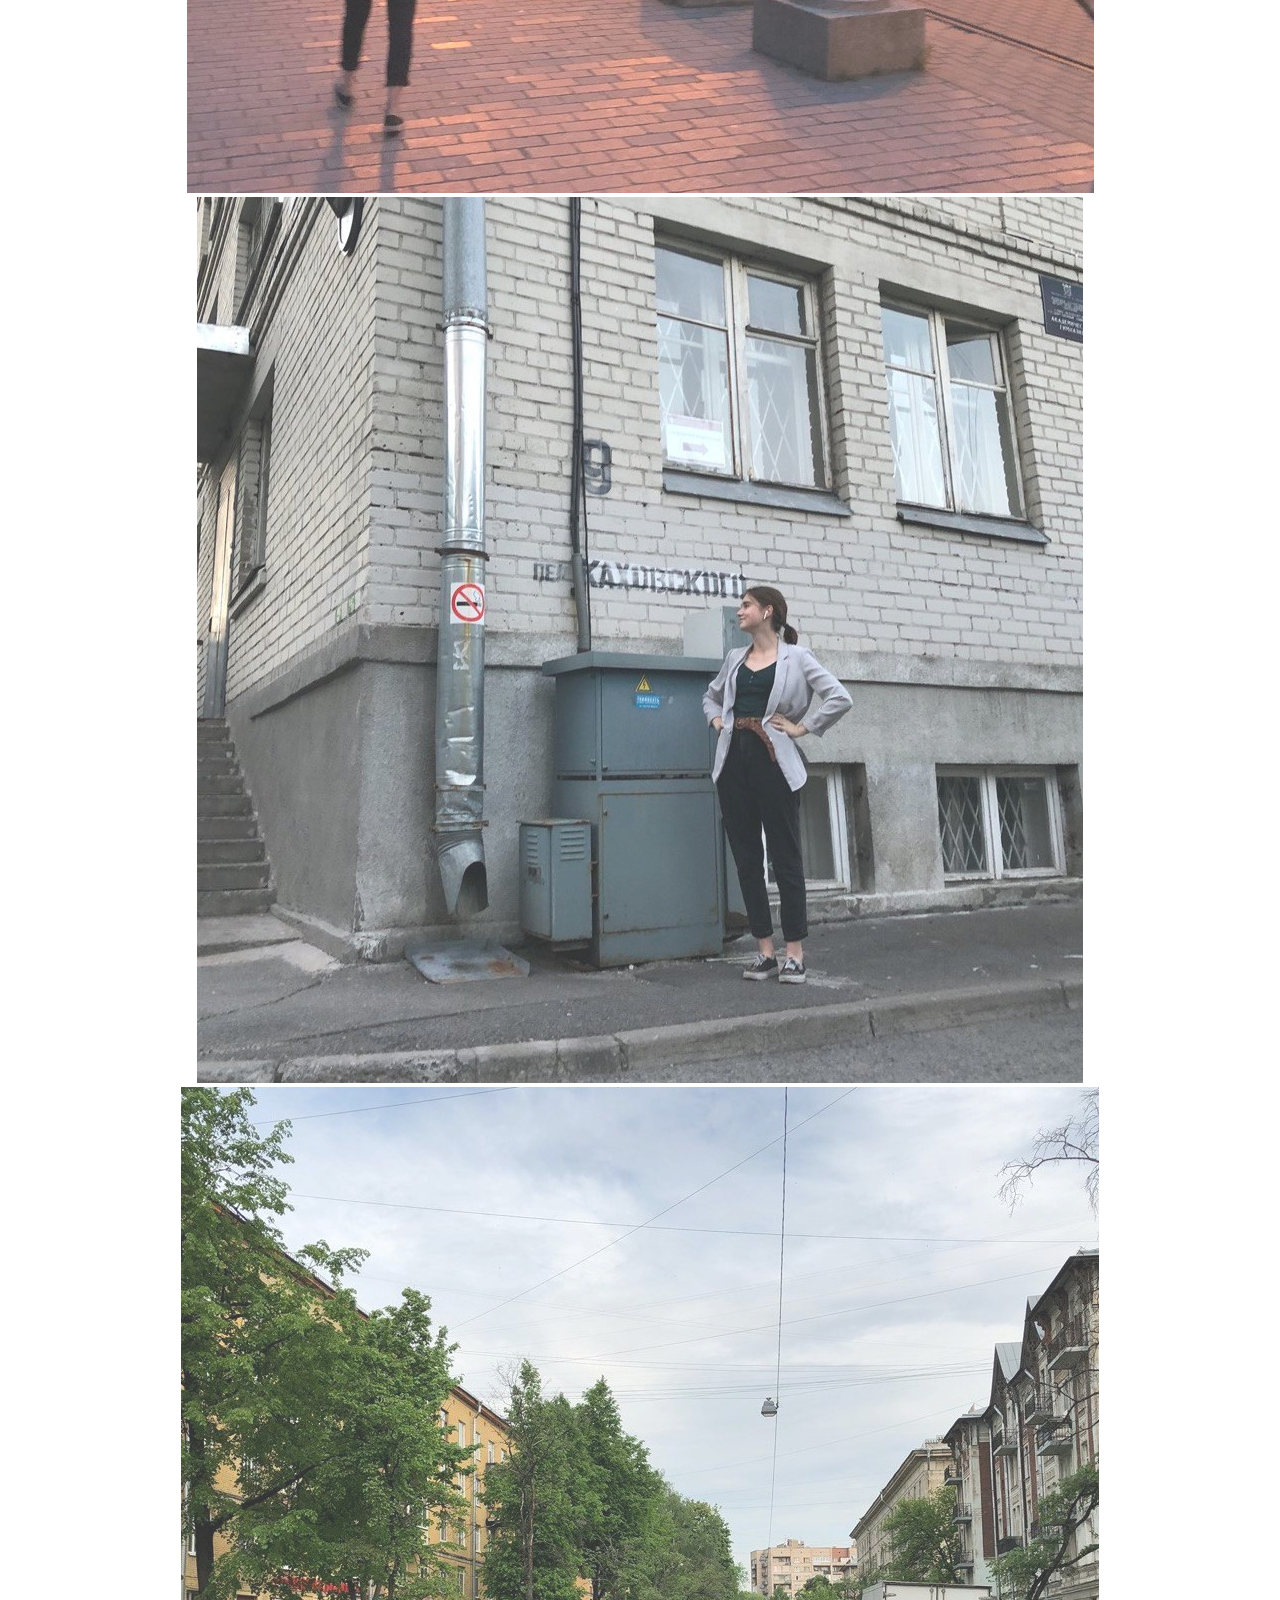
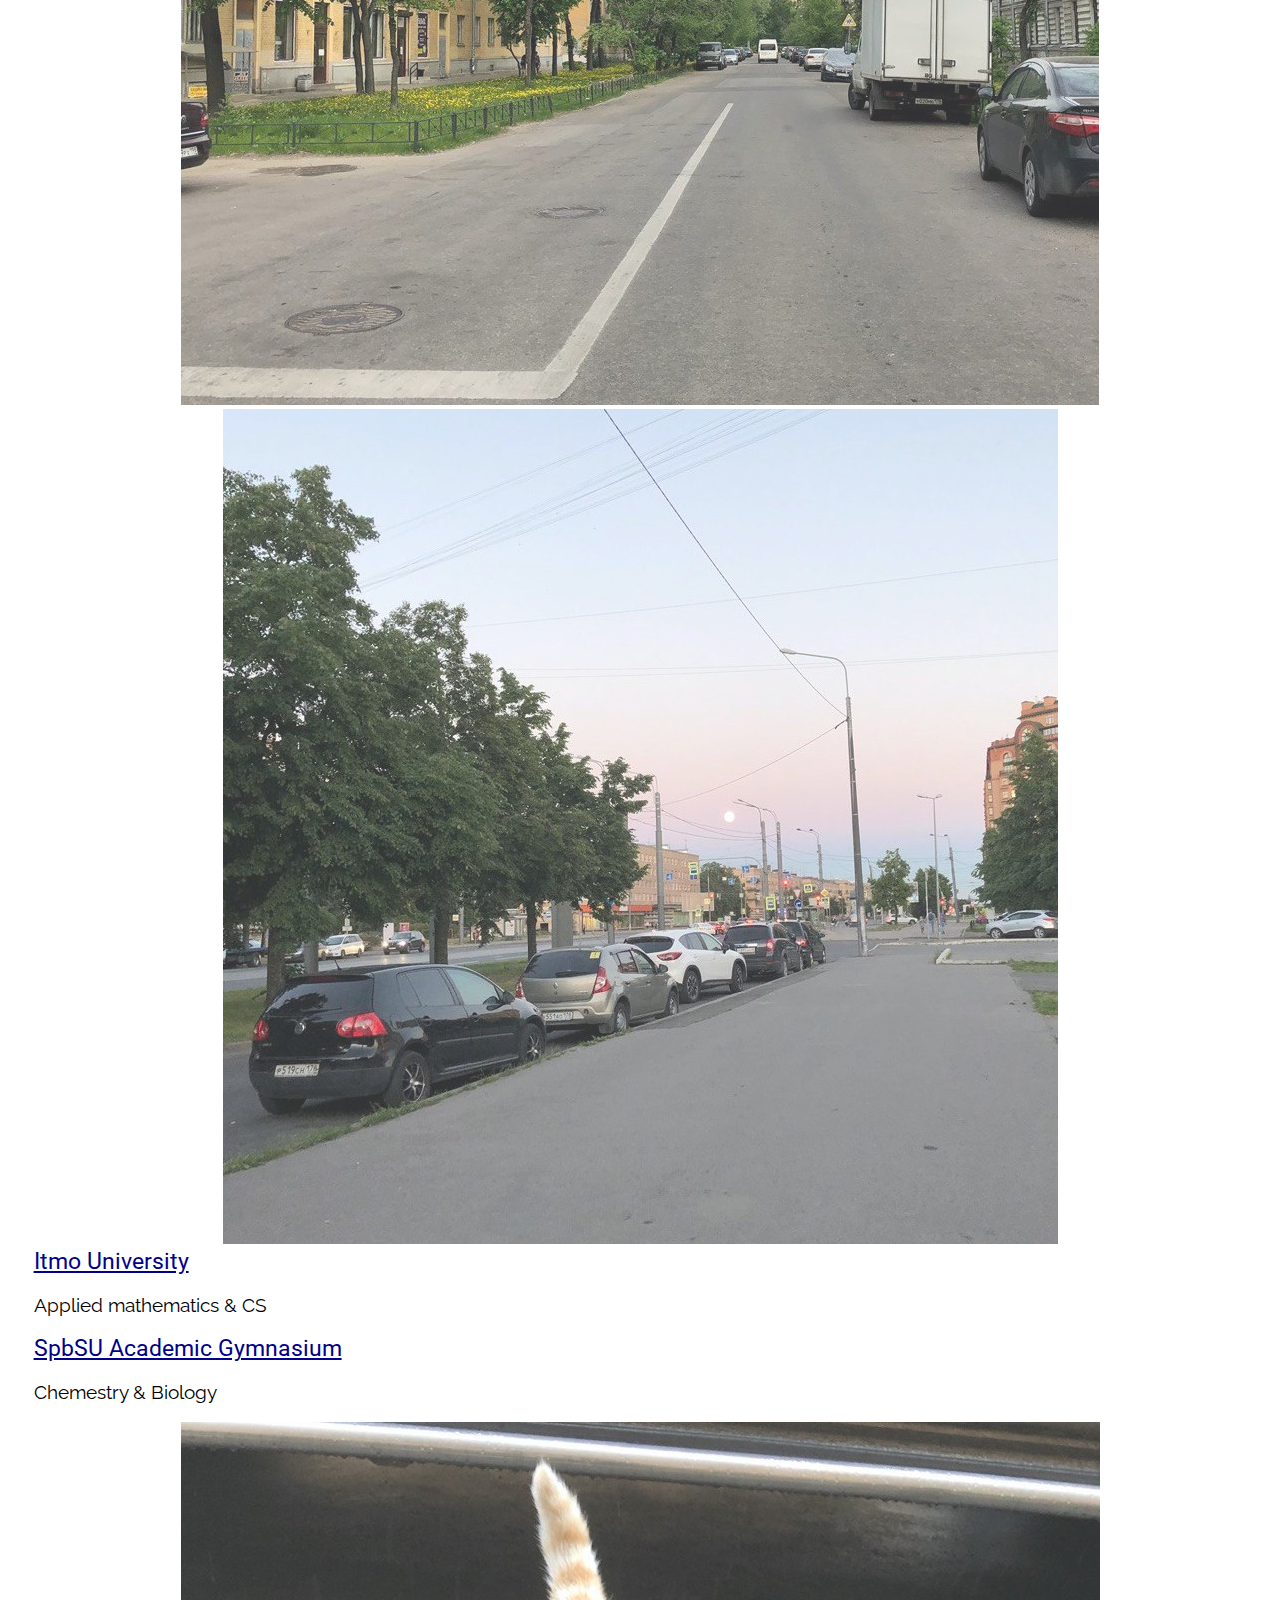
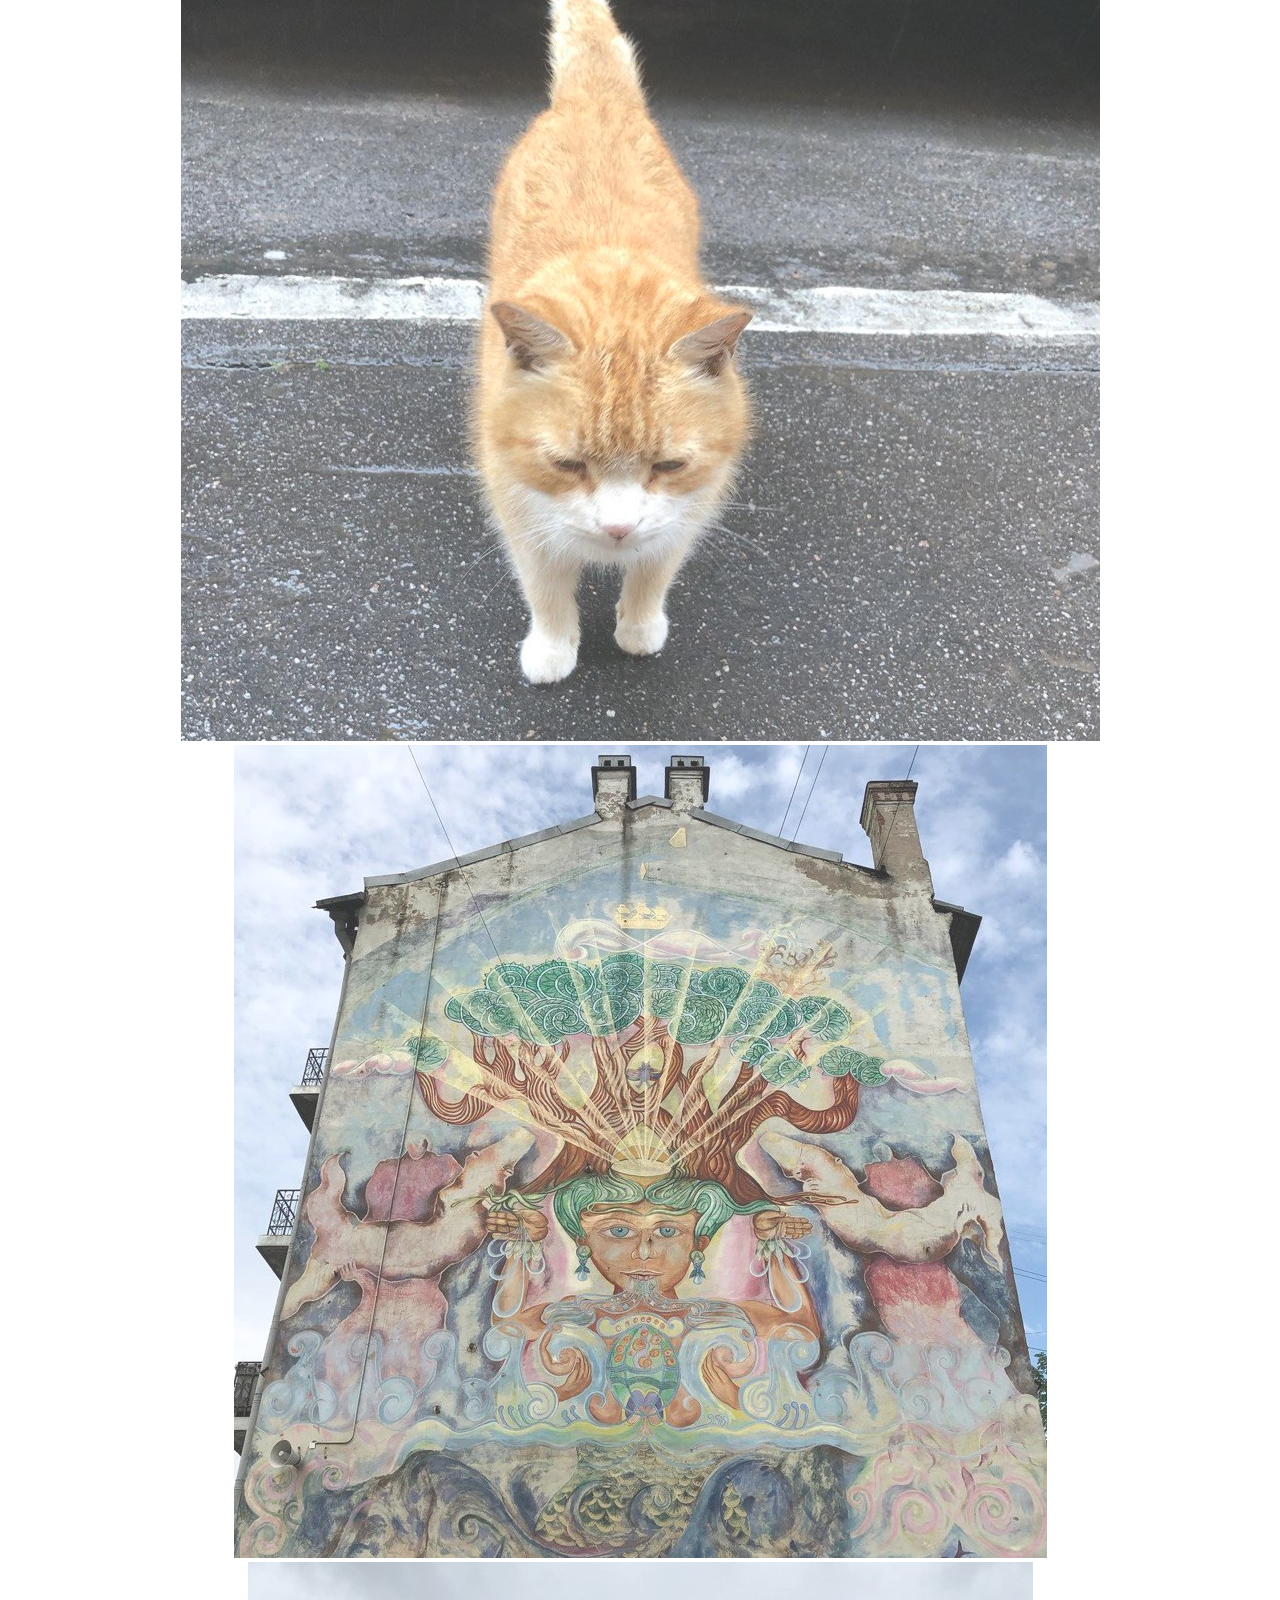
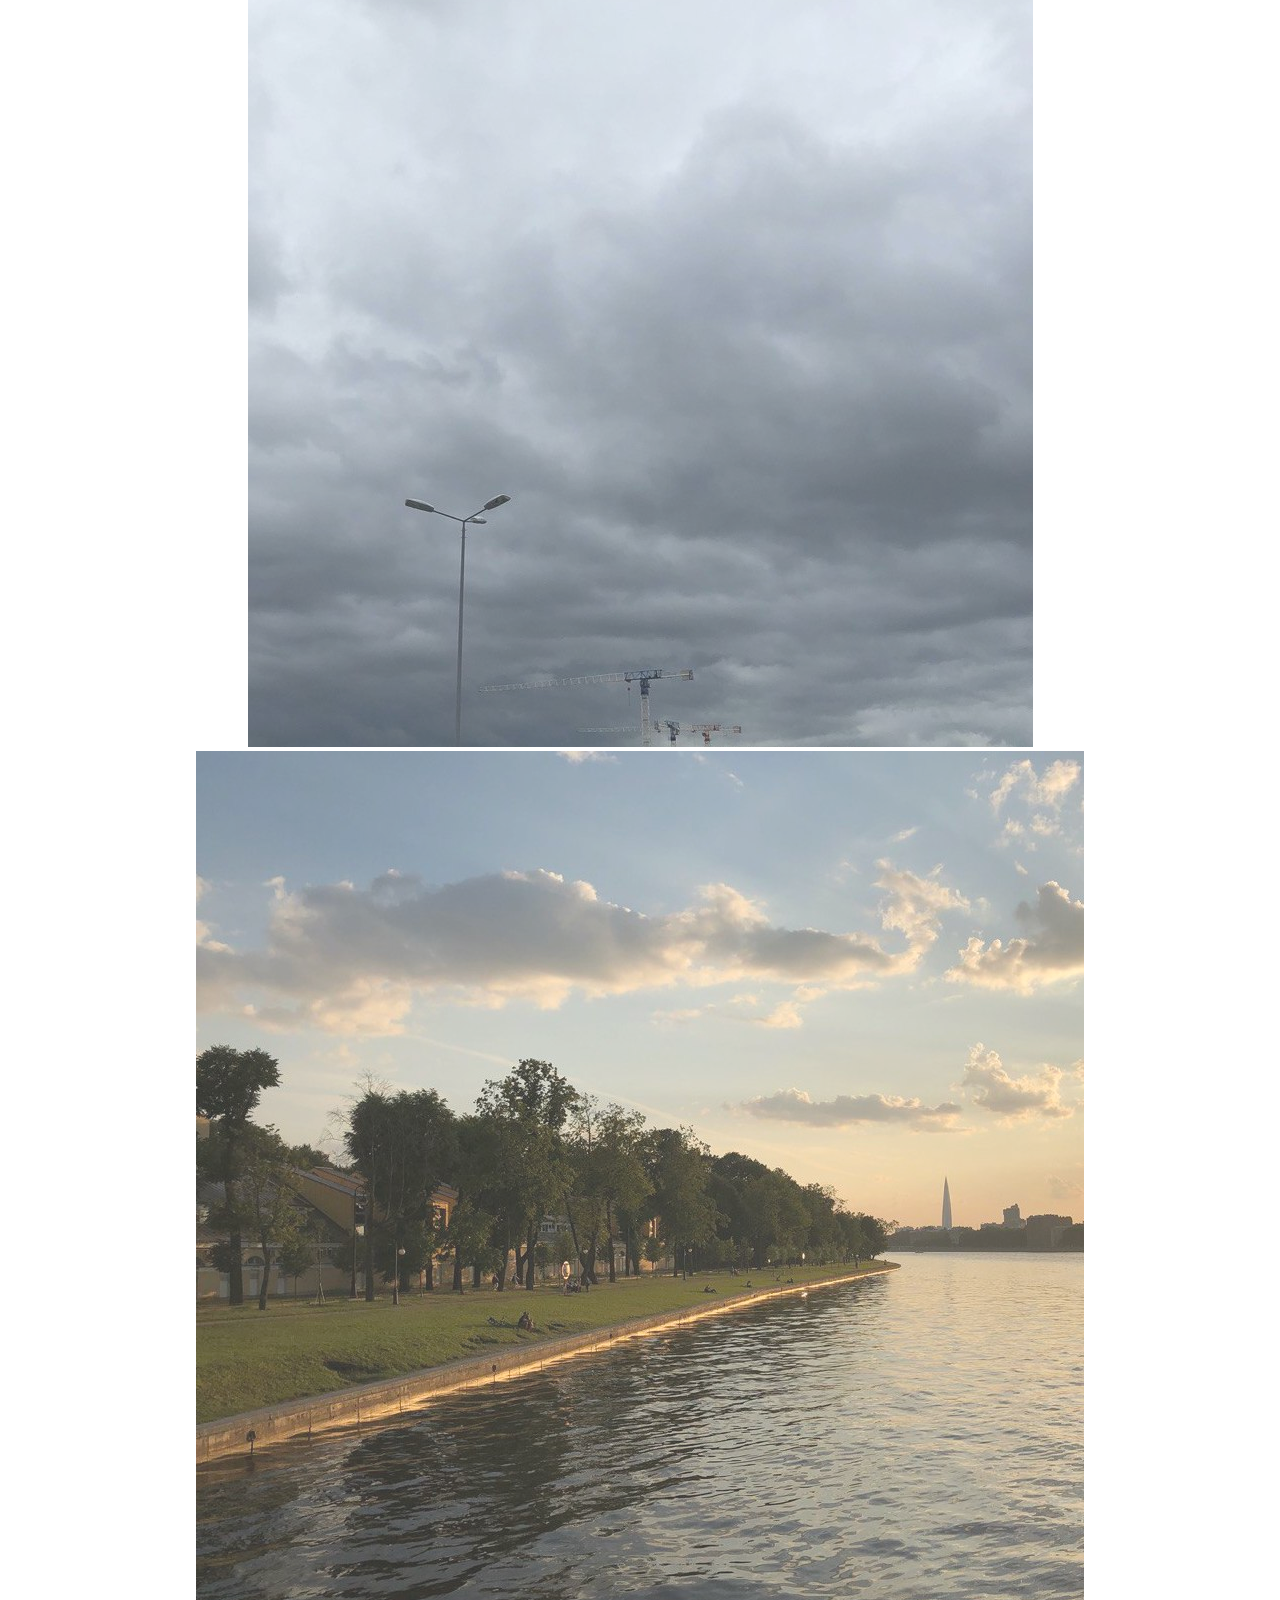
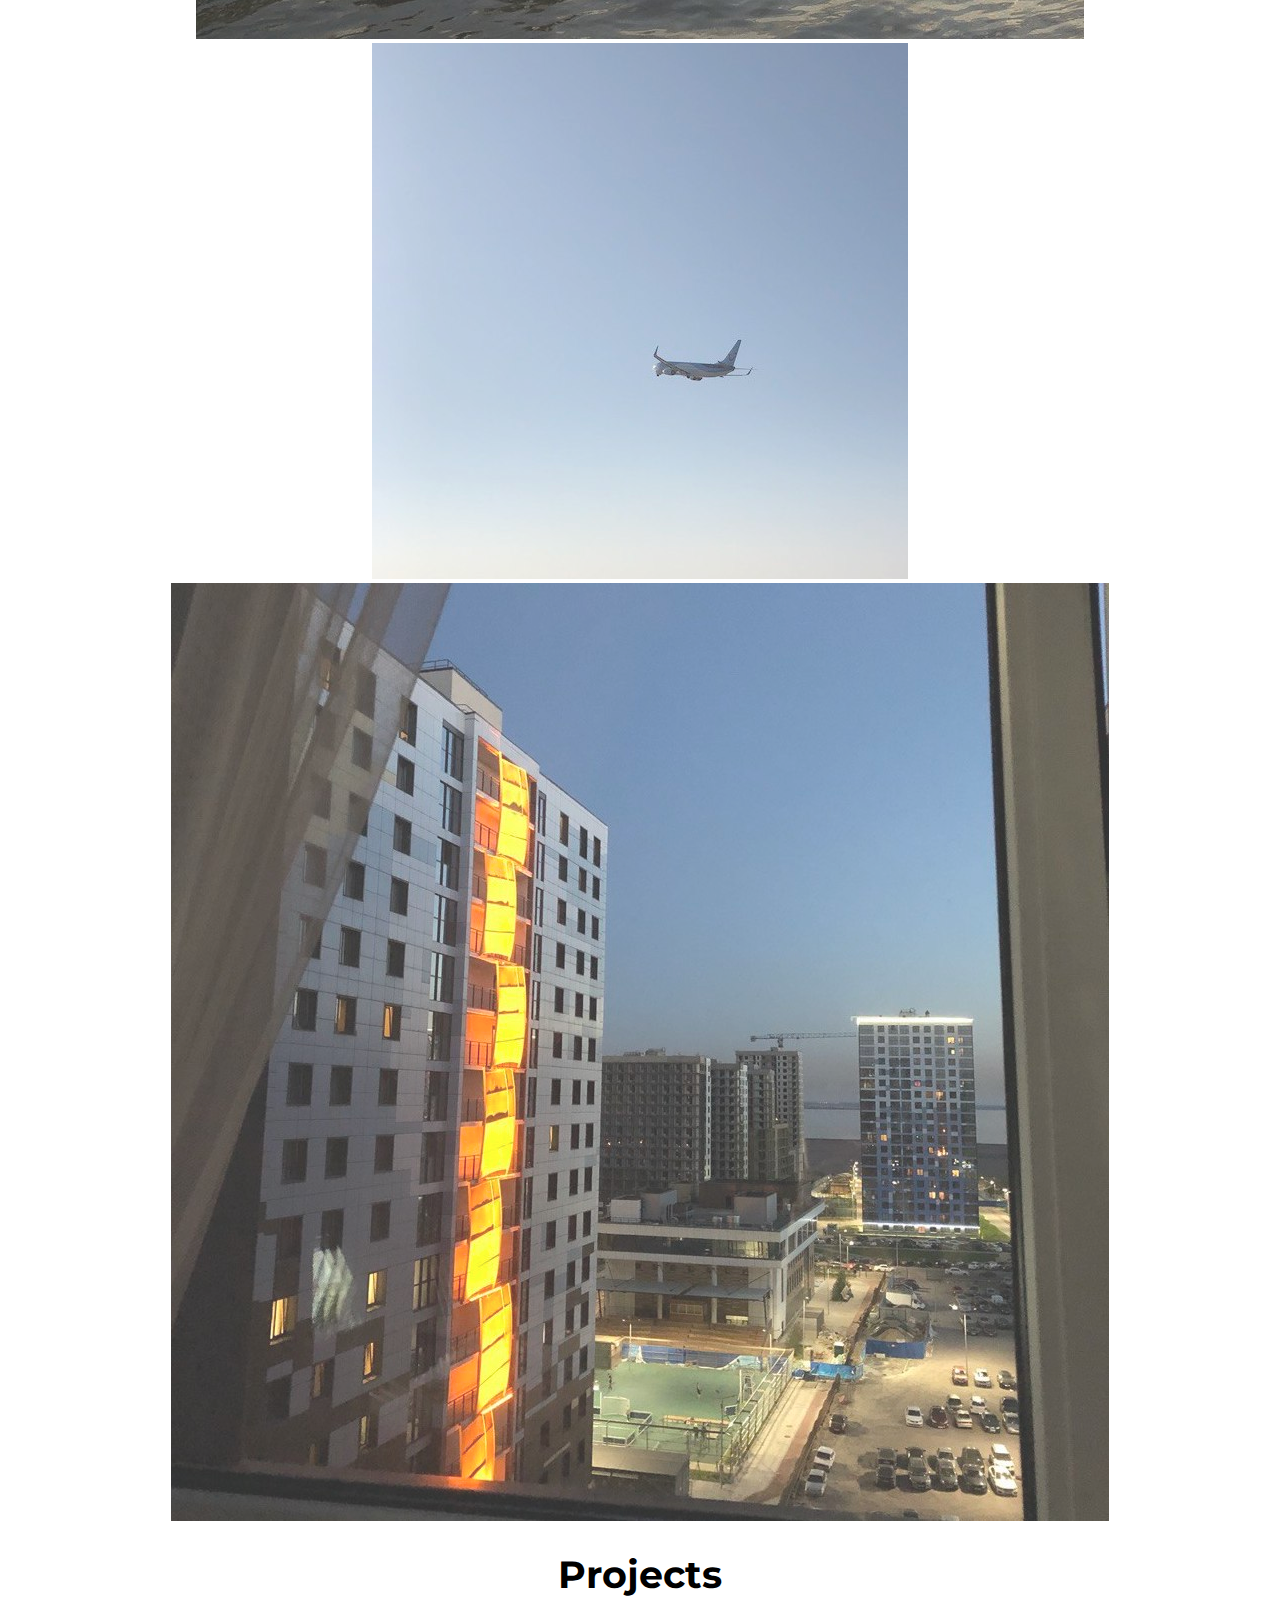
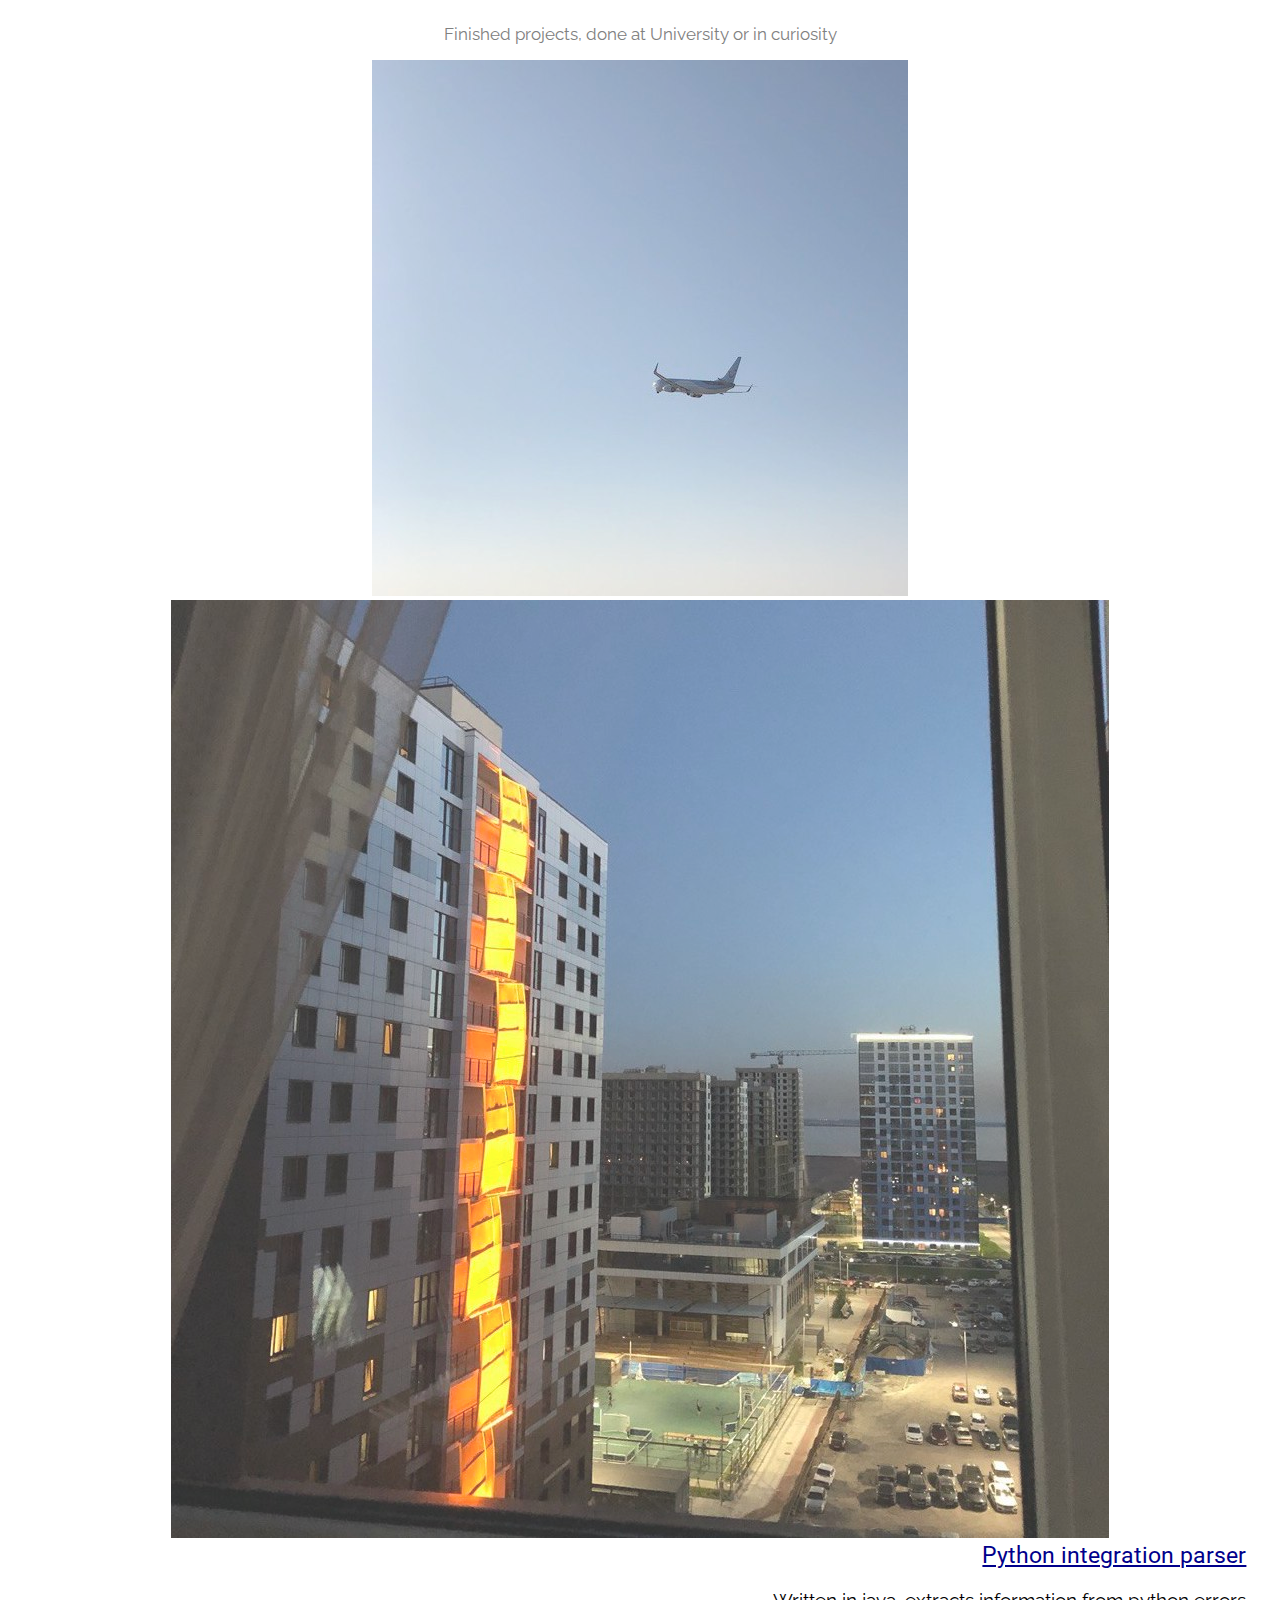
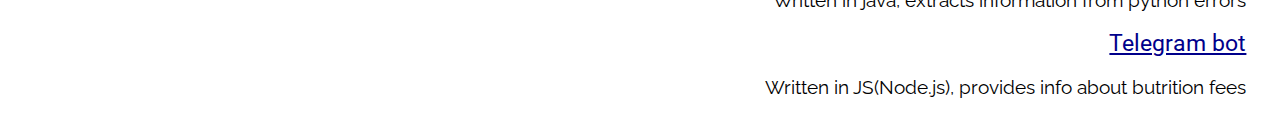
==== commit b5489523: "fixed layout" ====
--- a/portfolio/src/main/webapp/index.html
+++ b/portfolio/src/main/webapp/index.html
@@ -7,69 +7,123 @@
   <link rel="stylesheet" href="style.css">
   <link rel="stylesheet" href="https://stackpath.bootstrapcdn.com/bootstrap/4.5.0/css/bootstrap.min.css"
     integrity="sha384-9aIt2nRpC12Uk9gS9baDl411NQApFmC26EwAOH8WgZl5MYYxFfc+NcPb1dKGj7Sk" crossorigin="anonymous">
-  <script src="https://ajax.googleapis.com/ajax/libs/jquery/3.5.1/jquery.min.js"></script>
+  <link href="https://fonts.googleapis.com/css2?family=Montserrat:wght@500&family=Raleway&family=Roboto:wght@300&display=swap" rel="stylesheet">
   <script src="script.js"></script>
 </head>
 
-<body>
+<body onload="getPhotos()">
   <div id="content">
-    <div class="row" id="header">
-      <div class="col-3" id="img">
-        <img src="images/cat_with_bread.jpg" alt="cat with bread"></img>
+      <div class="row header">
+        <div class="col-2">
+          <img src="images/graffiti.jpg" alt="graffiti"></img>
+        </div>
+        <div class="col-2">
+          <img src="images/sky.jpg" alt="sky"></img>
+        </div>
+        <div class="col-2">
+          <img src="images/street.jpg" alt="street"></img>
+        </div>
+        <div class="col-6">
+          <h1>Masha Samsikova</h1>
+          <p class="caption">Second-year CS student at ITMO University, St.Petersburg, Russia</p>
+        </div>
+        <div class="col-4">
+          <h1>Education</h1>
+          <p class="caption">
+            My school & University & additional education
+          </p>
+        </div>
+        <div class="col-2">
+          <img src="images/itmo-university.jpg" alt="university"></img>
+        </div>
+        <div class="col-2">
+          <img src="images/school.jpg" alt="school"></img>
+        </div>
+        <div class="col-2">
+          <img src="images/alley.jpg" alt="alley"></img>
+        </div>
+        <div class="col-2">
+          <img src="images/white-night.jpg" alt="nights"></img>
+        </div>
+        <div class="col-8 info left-align">
+          <a class="link" href="https://en.itmo.ru/">
+            Itmo University
+          </a>
+          <p class="additional">
+            Applied mathematics & CS
+          </p>
+          <a class="link" href="https://en.wikipedia.org/wiki/Saint_Petersburg_State_University">
+            SpbSU Academic Gymnasium
+          </a>
+          <p class="additional">
+            Chemestry & Biology
+          </p>
+        </div>
+        <div class="col-2">
+          <img src="images/red_cat.jpg" alt="red cat"></img>
+        </div>
+        <div class="col-2">
+          <img src="images/graffiti.jpg" alt="graffiti"></img>
+        </div>
+        <div class="col-2">
+          <img src="images/sky.jpg" alt="sky"></img>
+        </div>
+        <div class="col-2">
+          <img src="images/river.jpg" alt="river"></img>
+        </div>
+        <div class="col-2">
+          <img src="images/plain.jpg" alt="plain"></img>
+        </div>
+        <div class="col-2">
+          <img src="images/house.jpg" alt="house"></img>
+        </div>
+
+
+        <div class="col-4">
+          <h1>Projects</h1>
+          <p class="caption">
+            Finished projects, done at University or in curiosity
+          </p>
+        </div>
+        <div class="col-2">
+          <img src="images/plain.jpg" alt="plain"></img>
+        </div>
+        <div class="col-2">
+          <img src="images/house.jpg" alt="house"></img>
+        </div>
+        <div class="col-8 info right-align">
+          <div>
+            <a class="link" href="https://github.com/holounic/jb-python-integration-parser">
+              Python integration parser
+            </a>
+            <p class="additional">
+              Written in java, extracts information from python errors
+            </p>
+          </div>
+          <div>
+            <a class="link" href="https://github.com/holounic/food-bot">
+              Telegram bot
+            </a>
+            <p class="additional">
+              Written in JS(Node.js), provides info about butrition fees
+            </p>
+          </div>
+        </div>
       </div>
-      <div class="col-3">
-        <h1>Hi, I am Masha Samsikova</h1>
-        <p class="annotation">Second-year CS student at <a href="https://en.itmo.ru/en/">ITMO University</a></p>
-        <p>And this is my <a href="https://github.com/holounic">github</a></p>
+    <div class="row">
+      <div class="col-6">
+        <div class="section">
+          <div id="education-container"></div>
+        </div>
+      </div>
+      <div class="col-6">
+        <div class="section">
+          <div id="projects-container"></div>
+        </div>
       </div>
     </div>
-    <br>
-    <h3>Implemented projects</h3>
-    <ul>
-      <li class="project">
-        <h4>
-          <a href="https://github.com/holounic/university/tree/master/paradigms/md2html">
-            Md to Html converter
-          </a>
-        </h4>
-        <p class="annotation">java</p>
-        <p>Converts documents written in md to html files</p>
-      </li>
-      <li class="project">
-        <h4>
-          <a href="https://github.com/holounic/jb-python-integration-parser">
-            Python integration parser
-          </a>
-        </h4>
-        <p class="annotation">java</p>
-        <p>Extracts useful information from python error messages</p>
-      </li>
-      <li class="project">
-        <h4>
-          <a href="https://github.com/holounic/university/tree/master/paradigms/mnkGame">
-            Mnk game
-          </a>
-        </h4>
-        <p class="annotation">java</p>
-        <p>Console game for two players</p>
-      </li>
-    </ul>
-    <hr>
-    </hr>
-    <div class="fact-section">
-      <button type="button" class="btn btn-info" onclick="getRandomFact()">random fact</button>
-      <div id="fact-container"></div>
-    </div>
-    <div class="comment-section">
-      <form action="/data" method="POST">
-        <textarea name="comment-input">one, two, three</textarea>
-        <input type="submit" />
-      </form>
-      <button type="button" class="btn btn-info" onclick="getComment()">get comment</button>
-      <button type="button" class="btn btn-info" onclick="deleteComments()">delete comments</button>
-      <div id="comment-container"></div>
-    </div>
   </div>
+  <div class="row" id="photo-container"></div>
 </body>
 <script src="https://stackpath.bootstrapcdn.com/bootstrap/4.5.0/js/bootstrap.min.js"
   integrity="sha384-OgVRvuATP1z7JjHLkuOU7Xw704+h835Lr+6QL9UvYjZE3Ipu6Tp75j7Bh/kR0JKI" crossorigin="anonymous">
--- a/portfolio/src/main/webapp/style.css
+++ b/portfolio/src/main/webapp/style.css
@@ -3,13 +3,23 @@
   font-family: 'Raleway', sans-serif;
 }
 
+.row {
+  margin: 0% !important;
+}
+
 .header h1 {
   font-family: 'Montserrat', sans-serif;
+  font-size: 3vw;
 }
 
 .header h2, .section h2 {
   font-family: 'Roboto', sans-serif;
   font-size: 120%;
+}
+
+.caption {
+  color: gray;
+  font-size: 1.3vw;
 }
 
 .link, .name {
@@ -30,9 +40,19 @@
 
 .col-2 img {
   height: auto;
-  max-width:  100%;
+  max-width: 100%;
   object-fit: cover;
   opacity: .8;
+}
+
+.left-align {
+  text-align: left !important;
+  padding-left: 2vw;
+}
+
+.right-align {
+  text-align: right !important;
+  padding-right: 2vw;
 }
 
 .col-2:hover img, .col-6:hover img {
@@ -40,16 +60,5 @@
 }
 
 .info {
-  text-align: center !important;
-}
-
-.info h1 {
-  font-family: 'Roboto', sans-serif;
-  color: darkblue;
-  font-size: 200%;
-}
-
-.info h2 {
-  font-family: 'Raleway', sans-serif;
-  font-size: 150%;
+  font-size: 1.5vw;
 }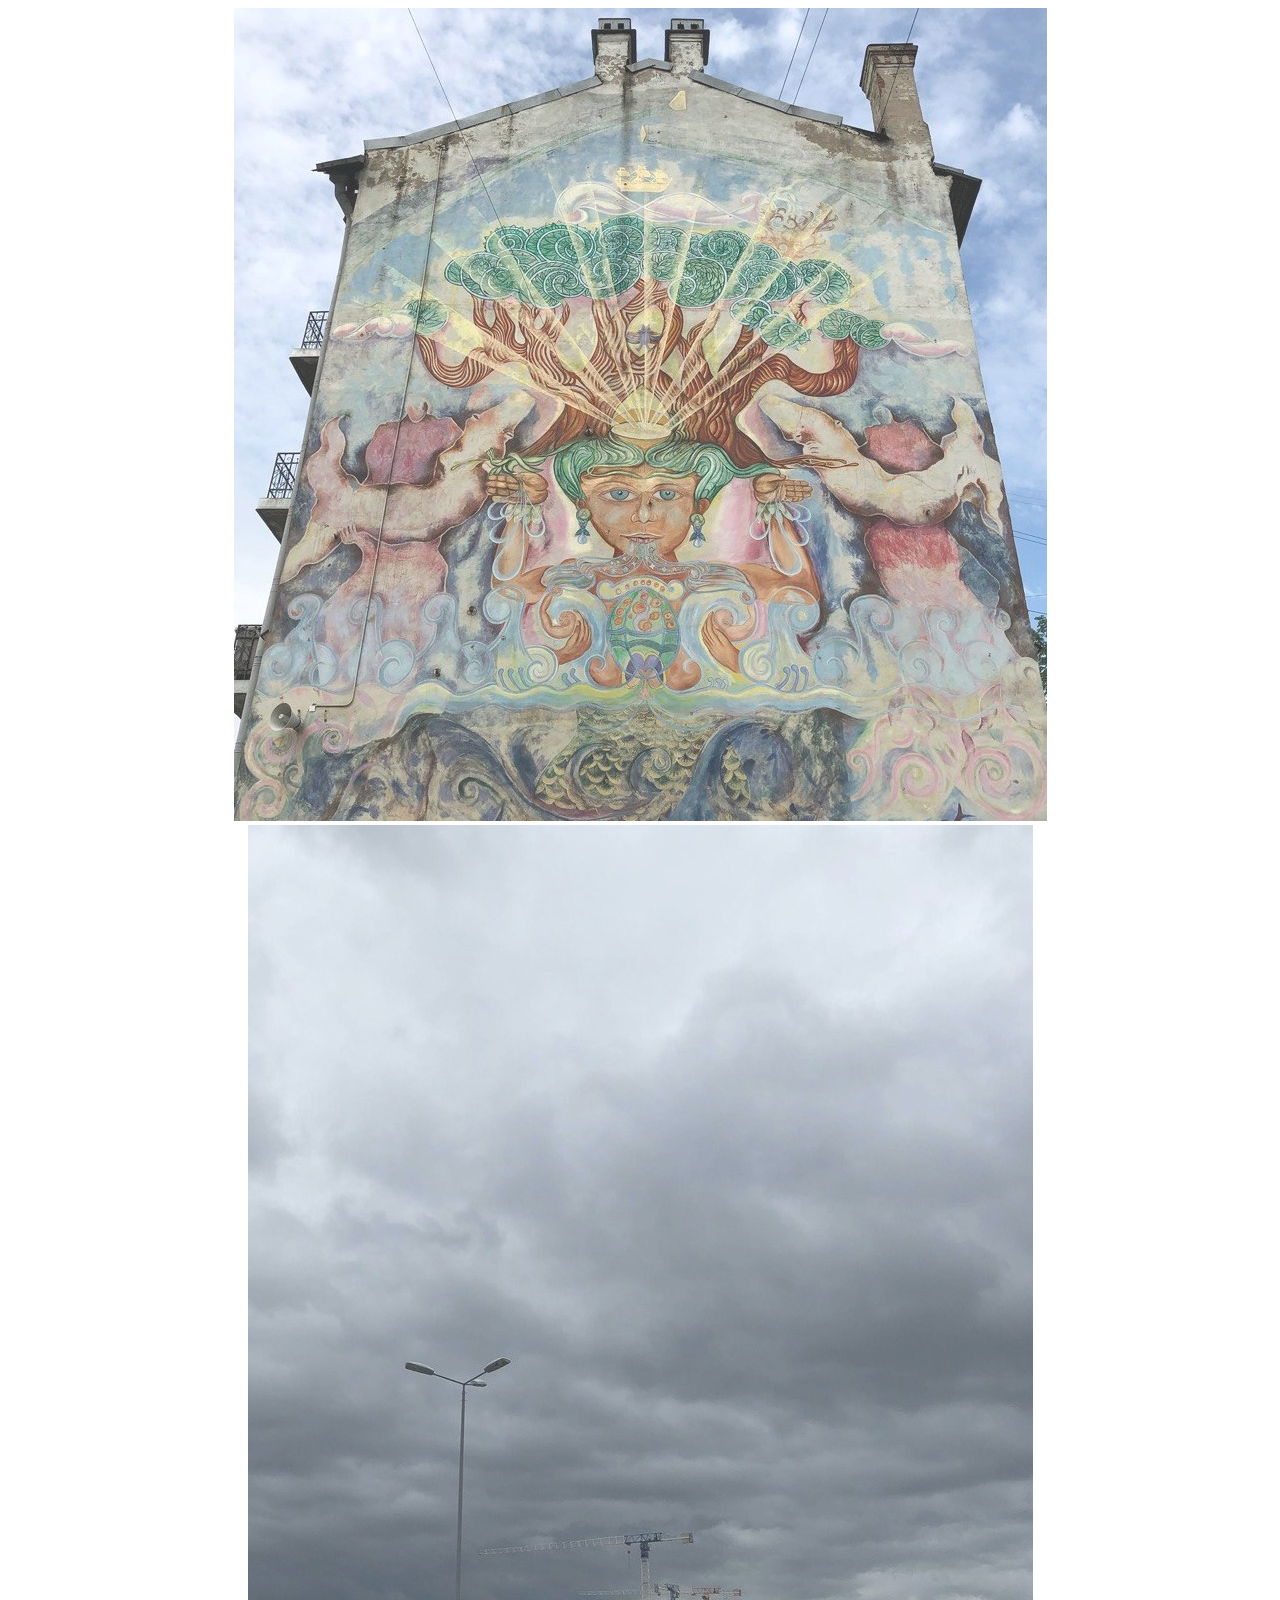
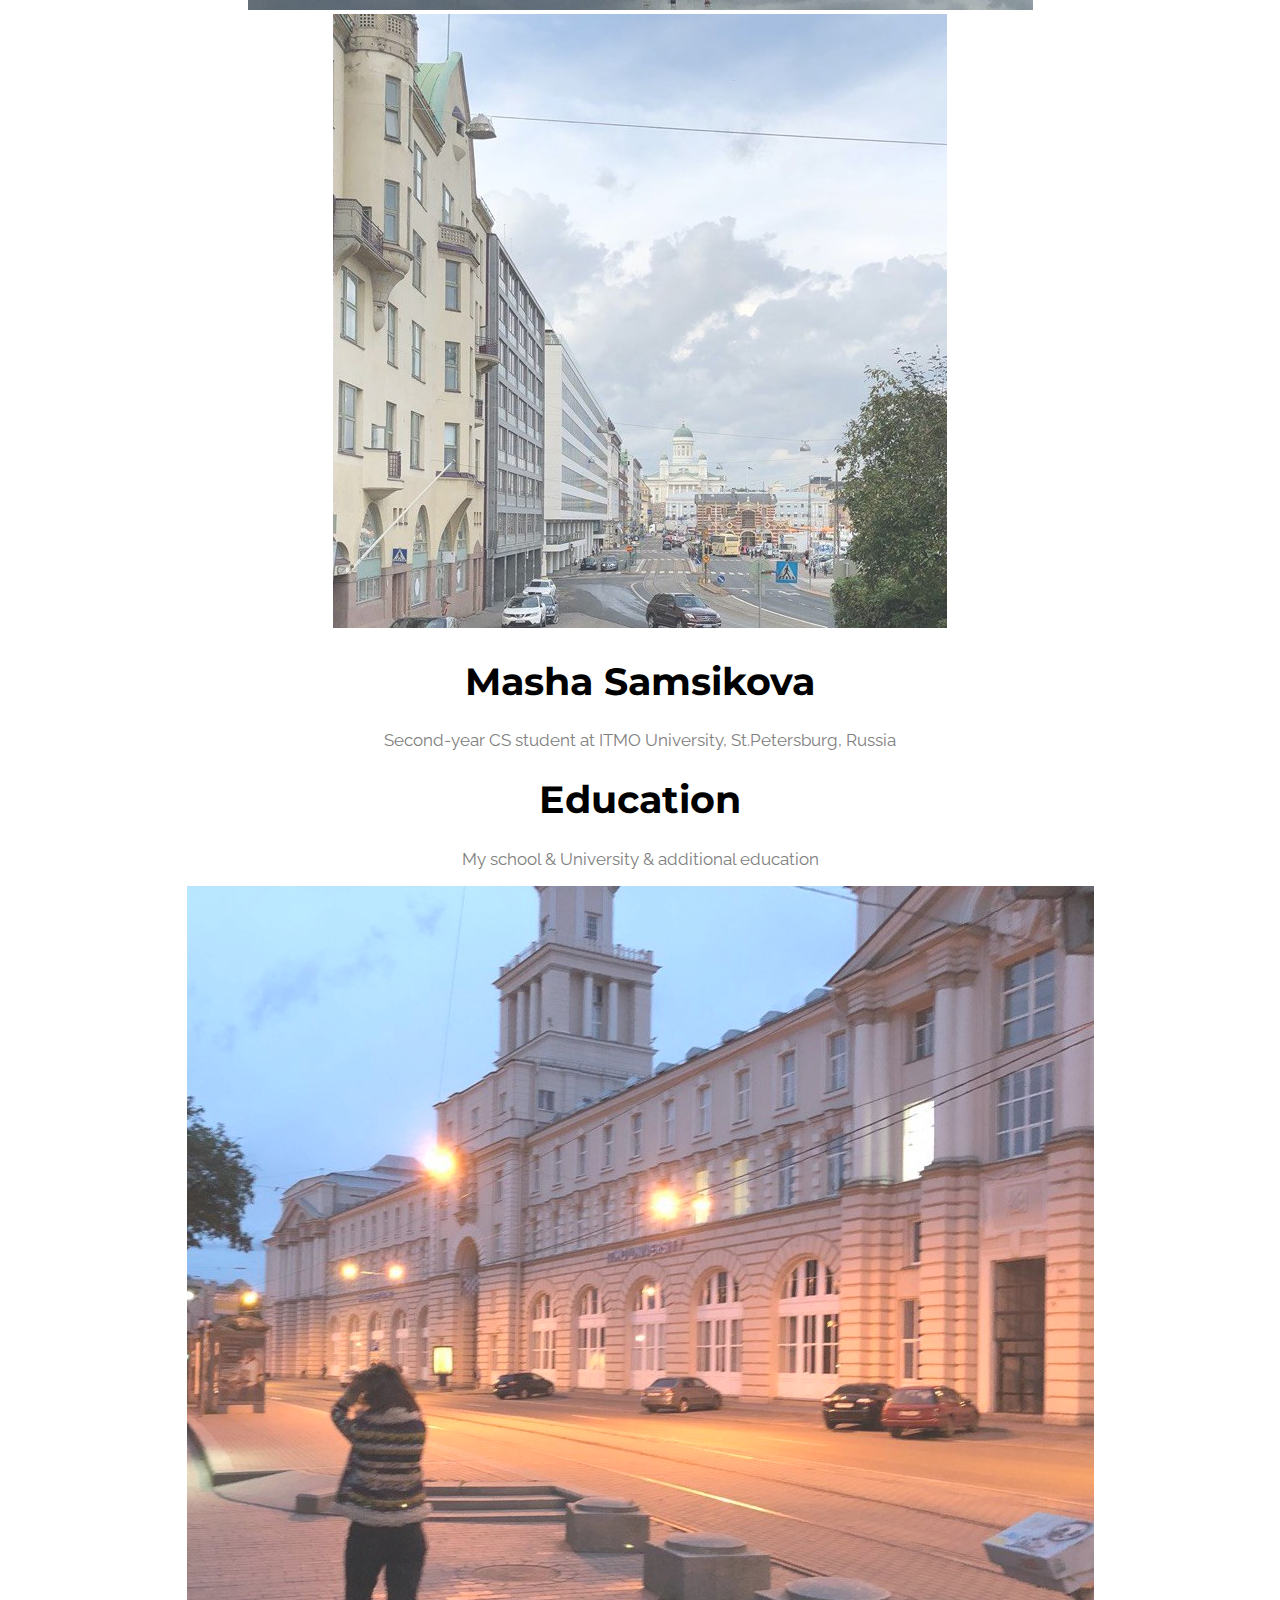
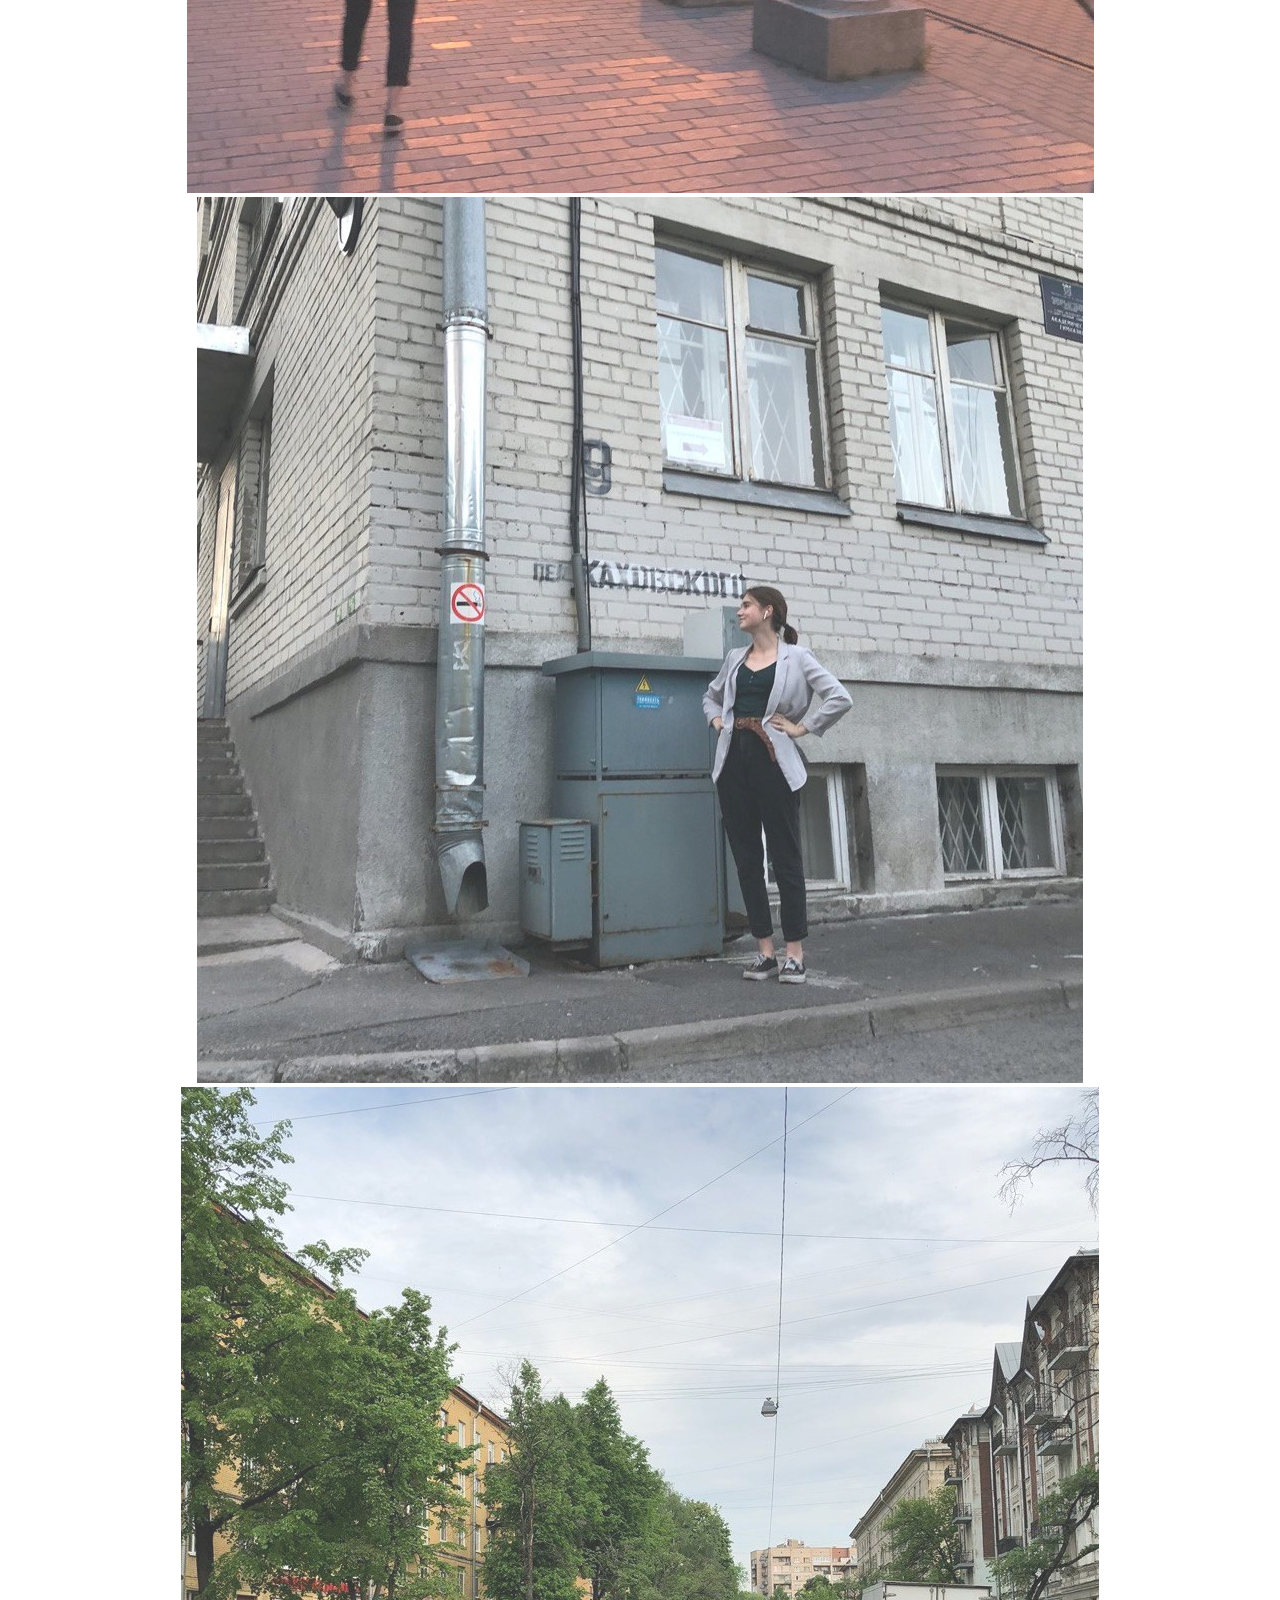
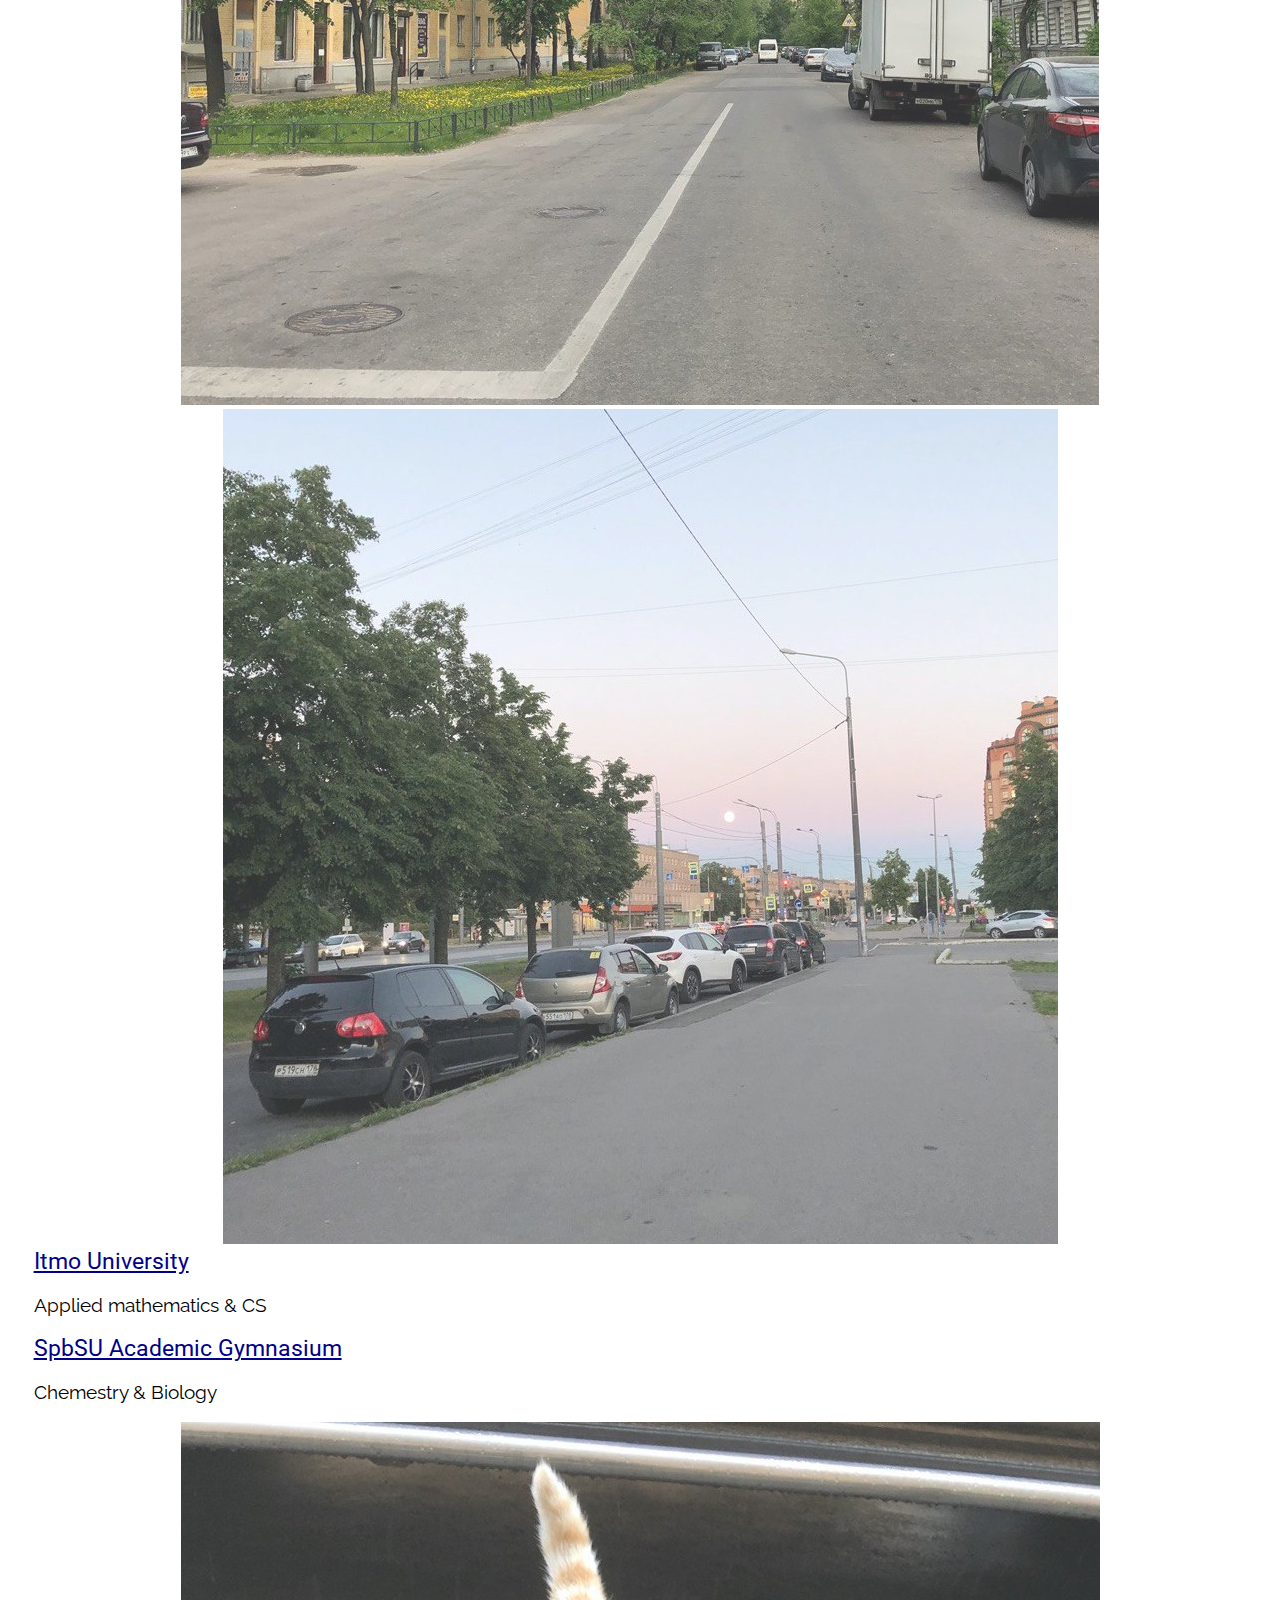
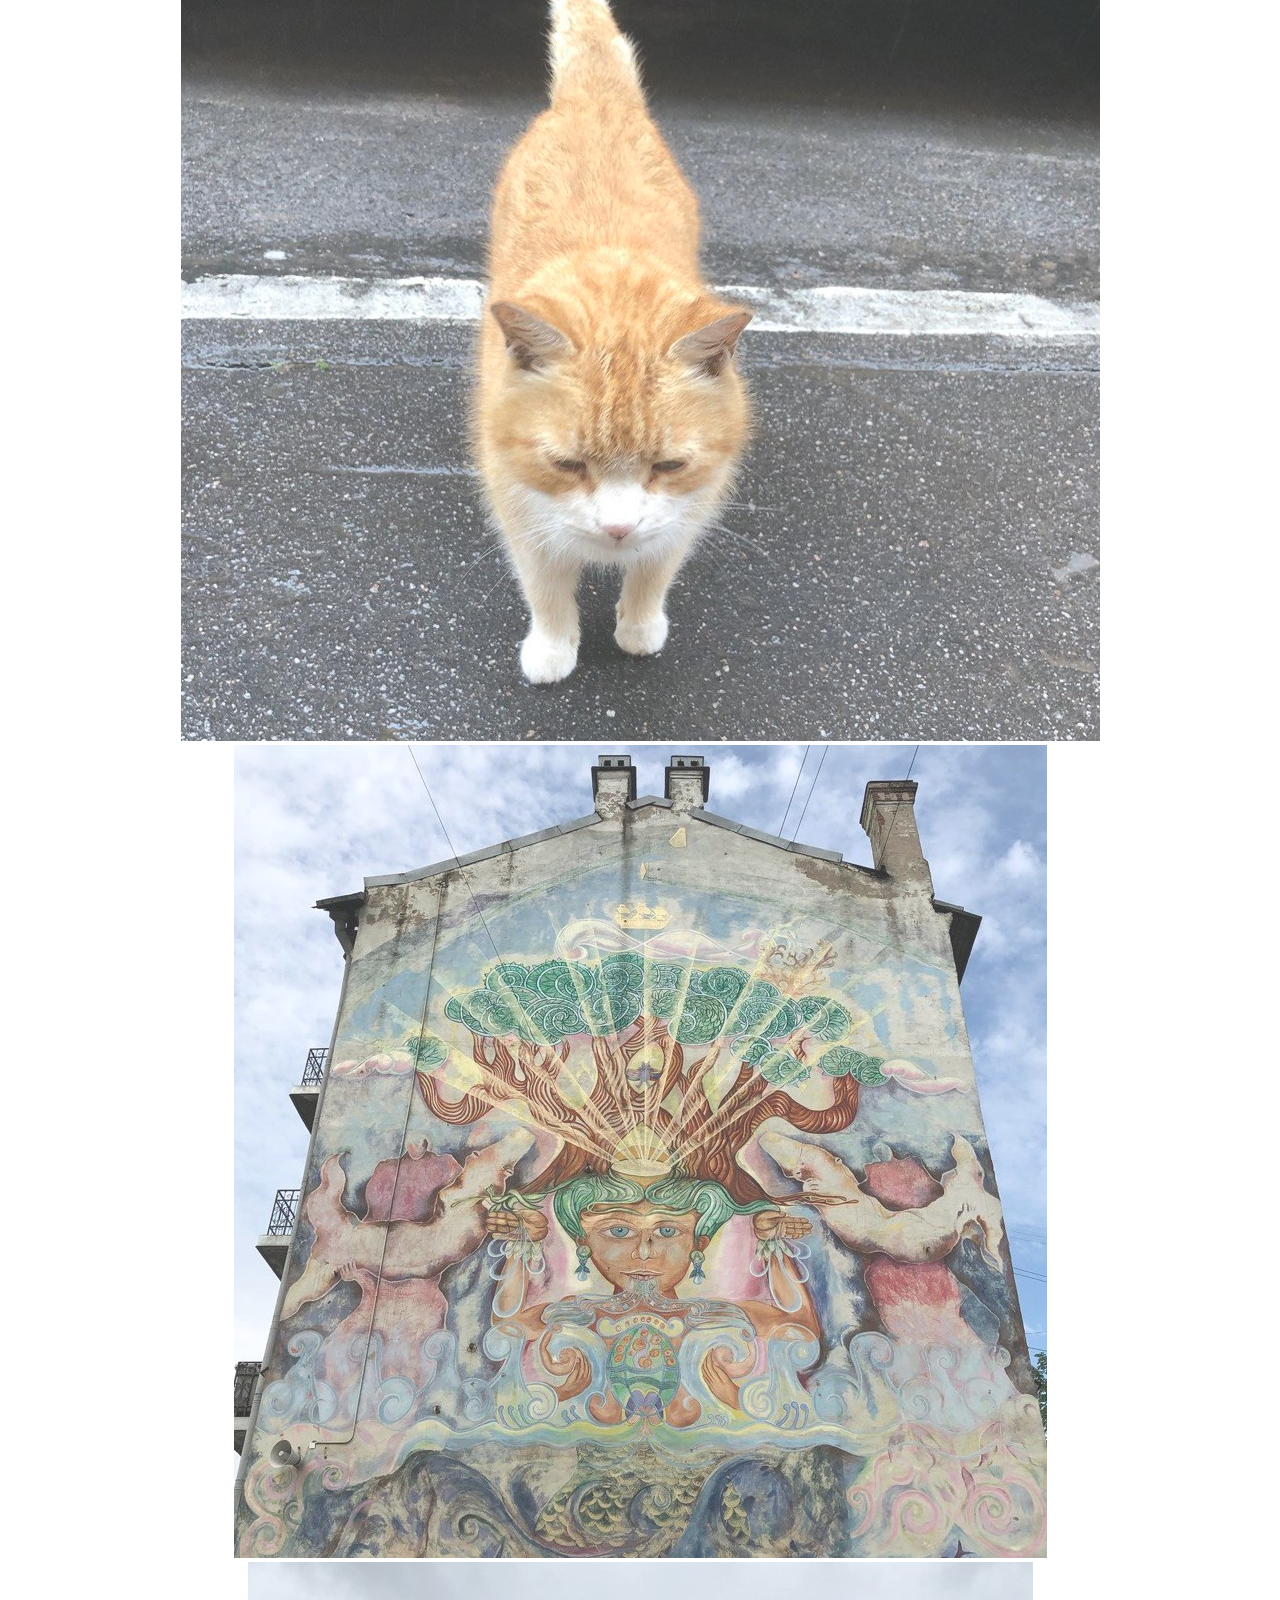
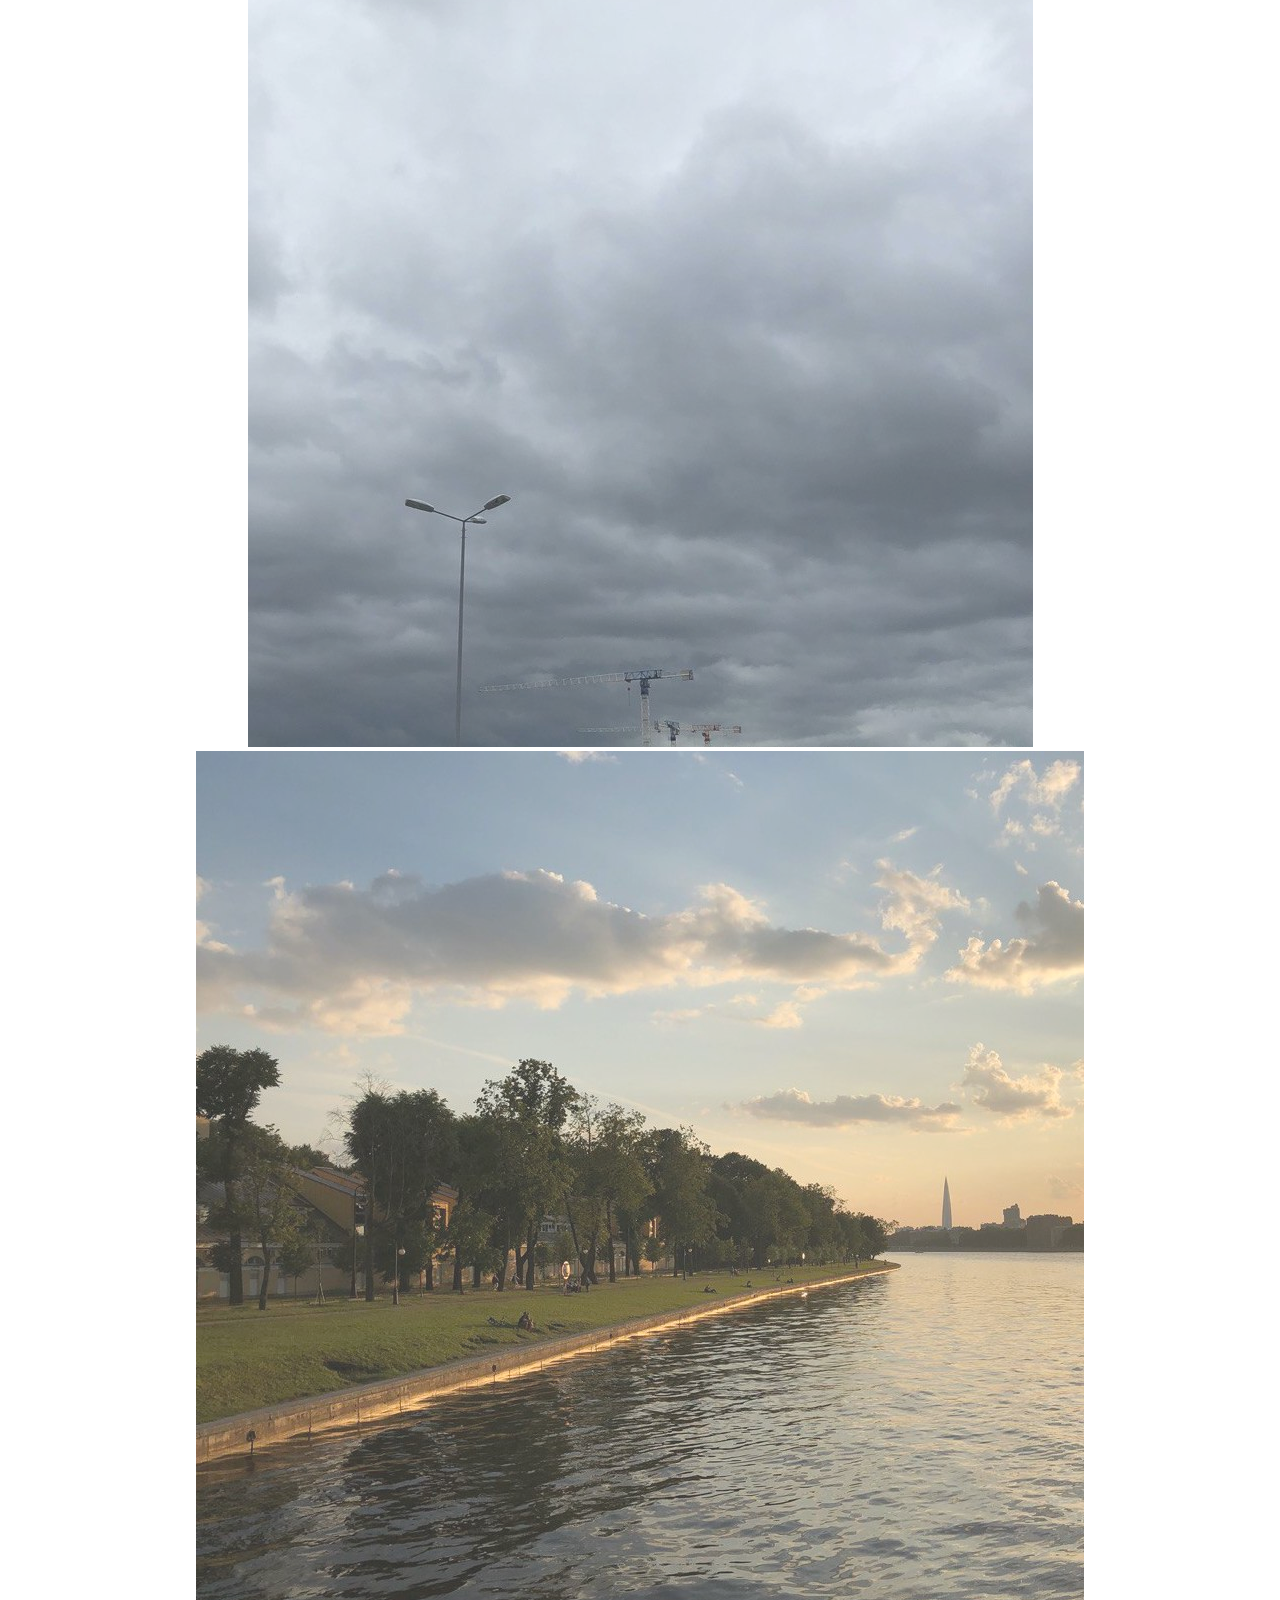
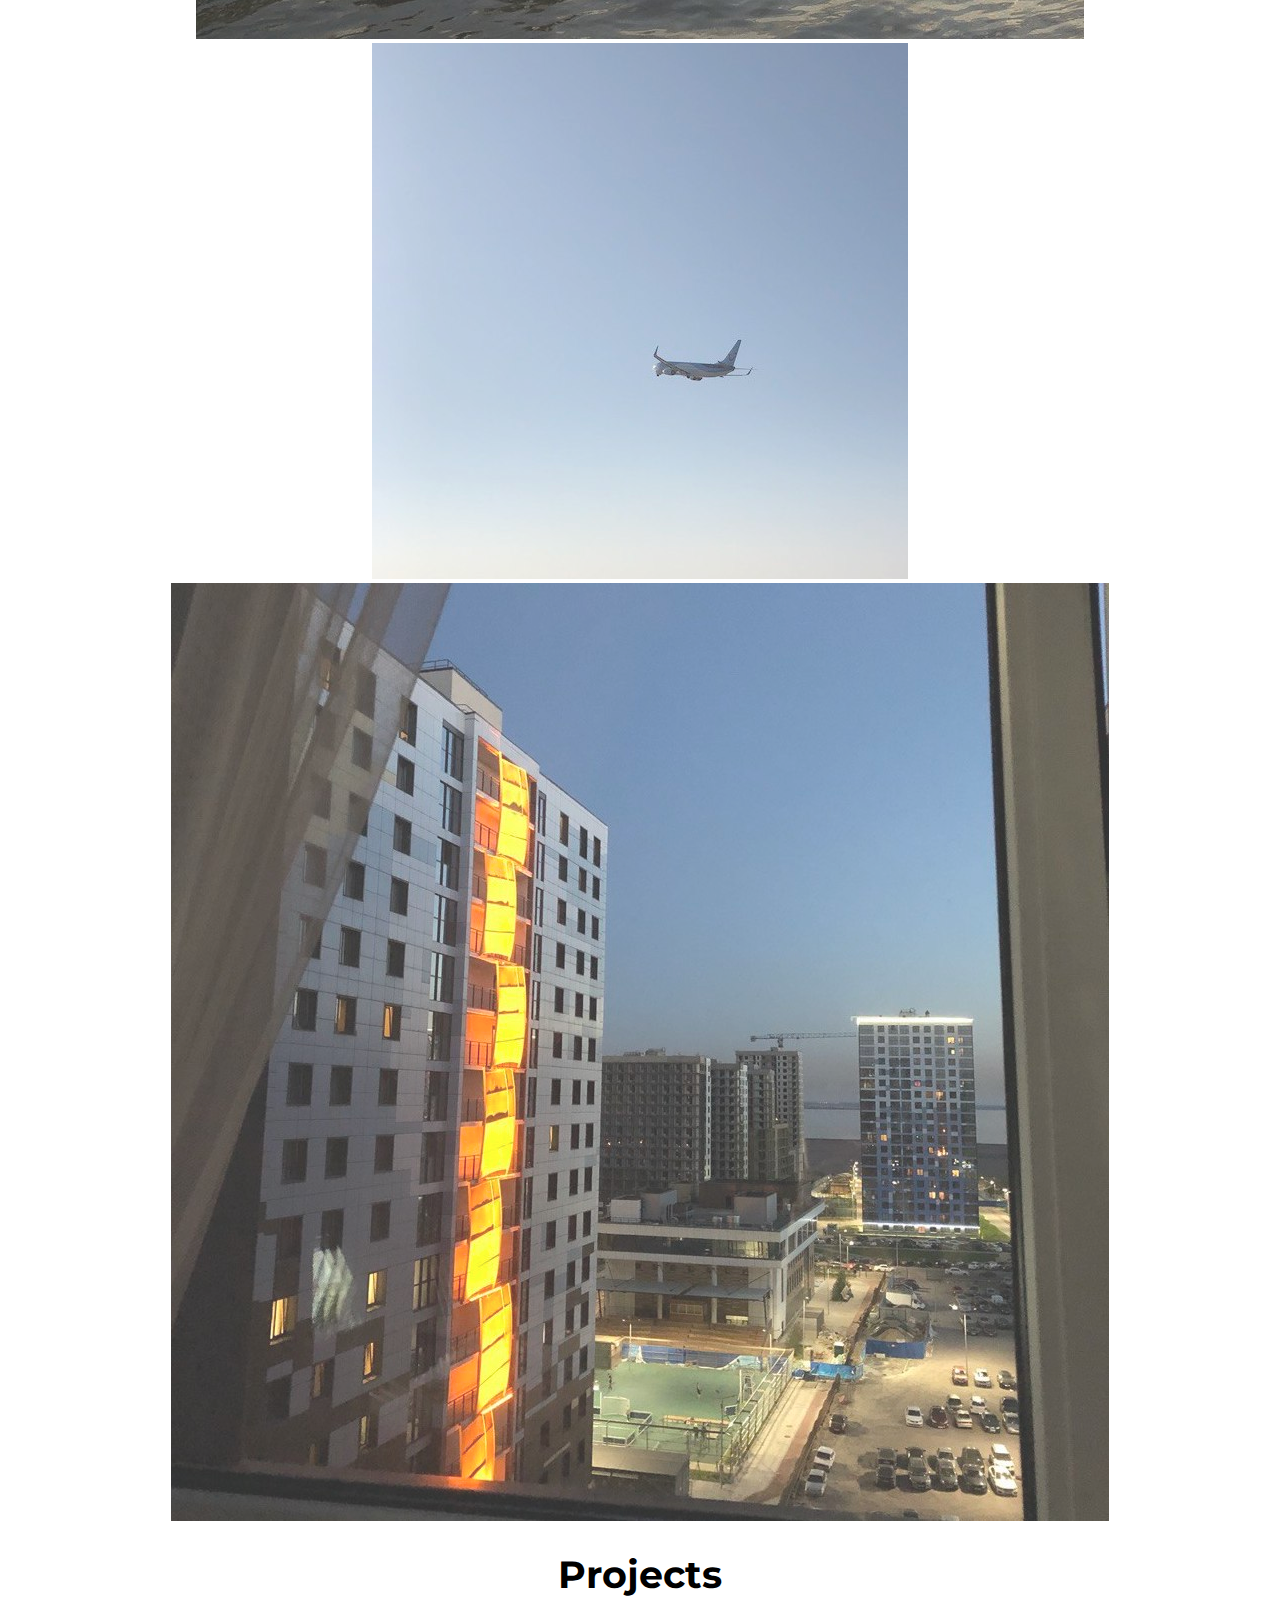
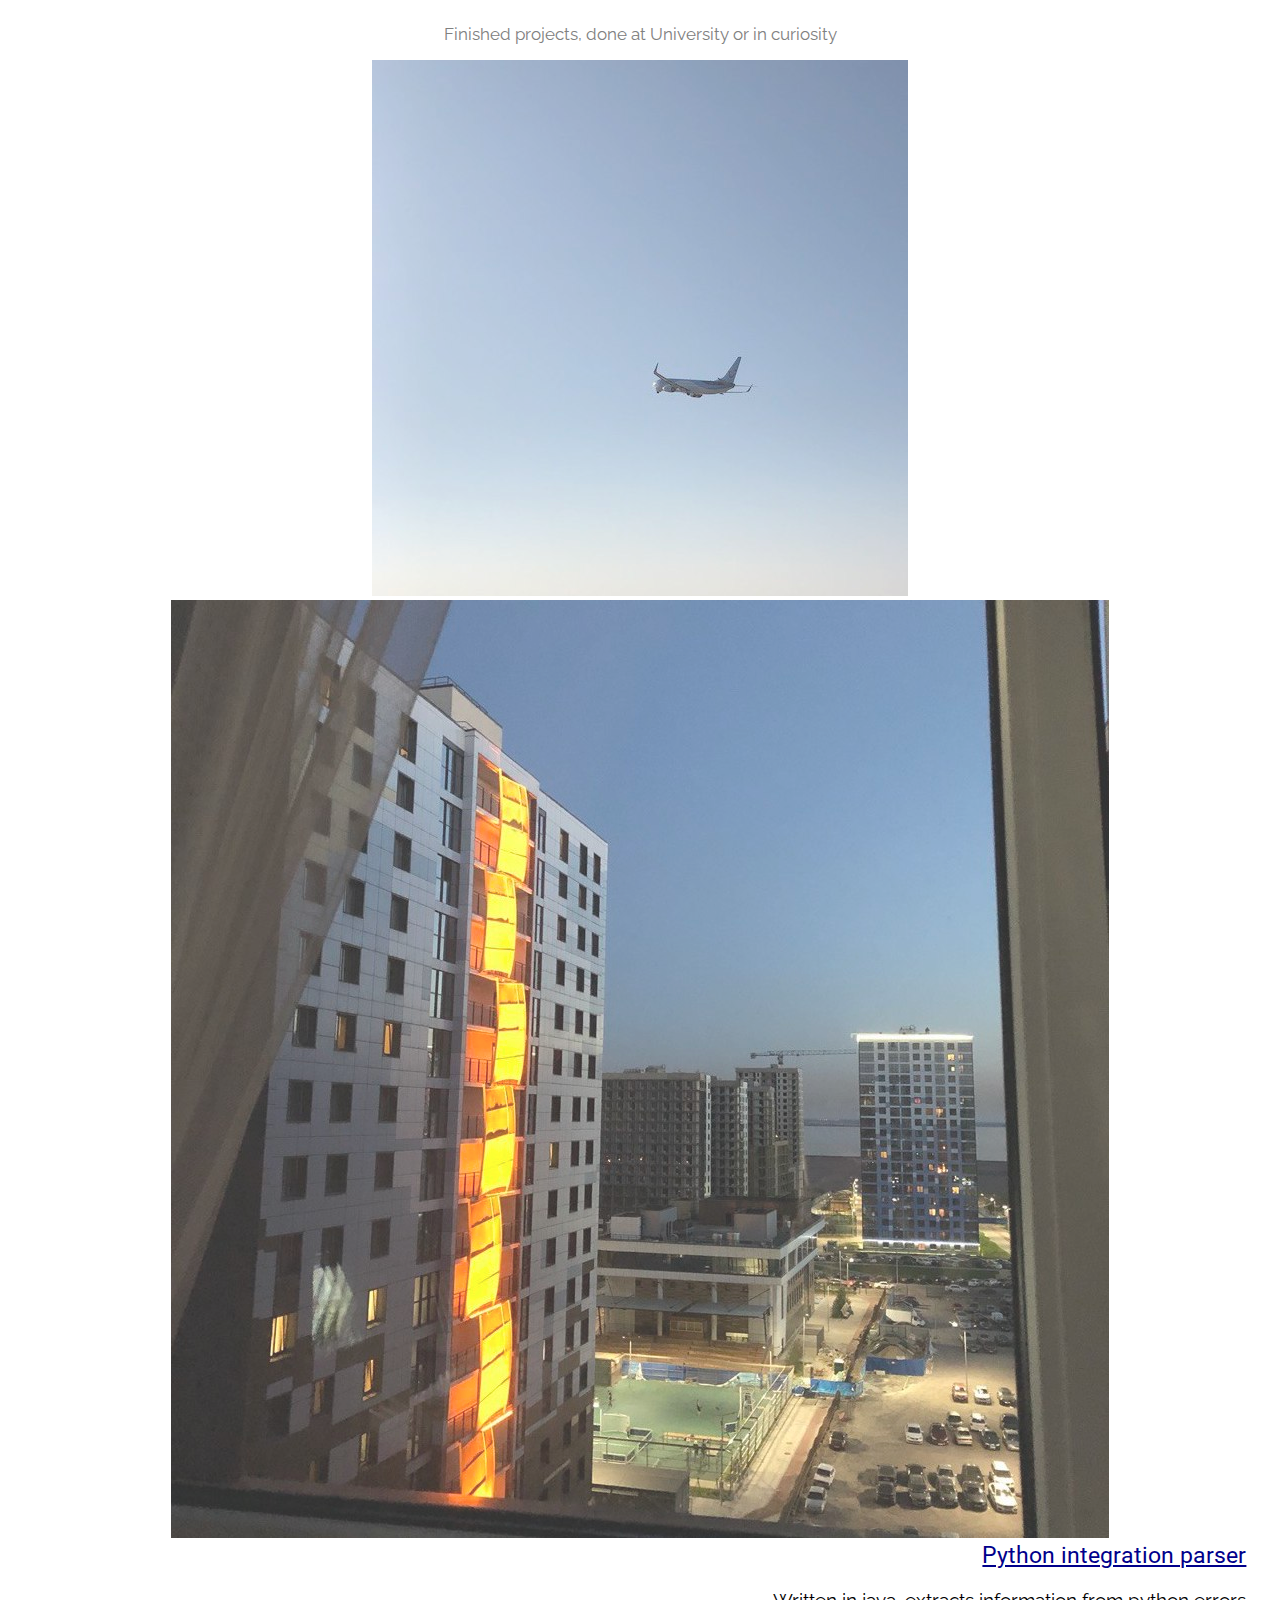
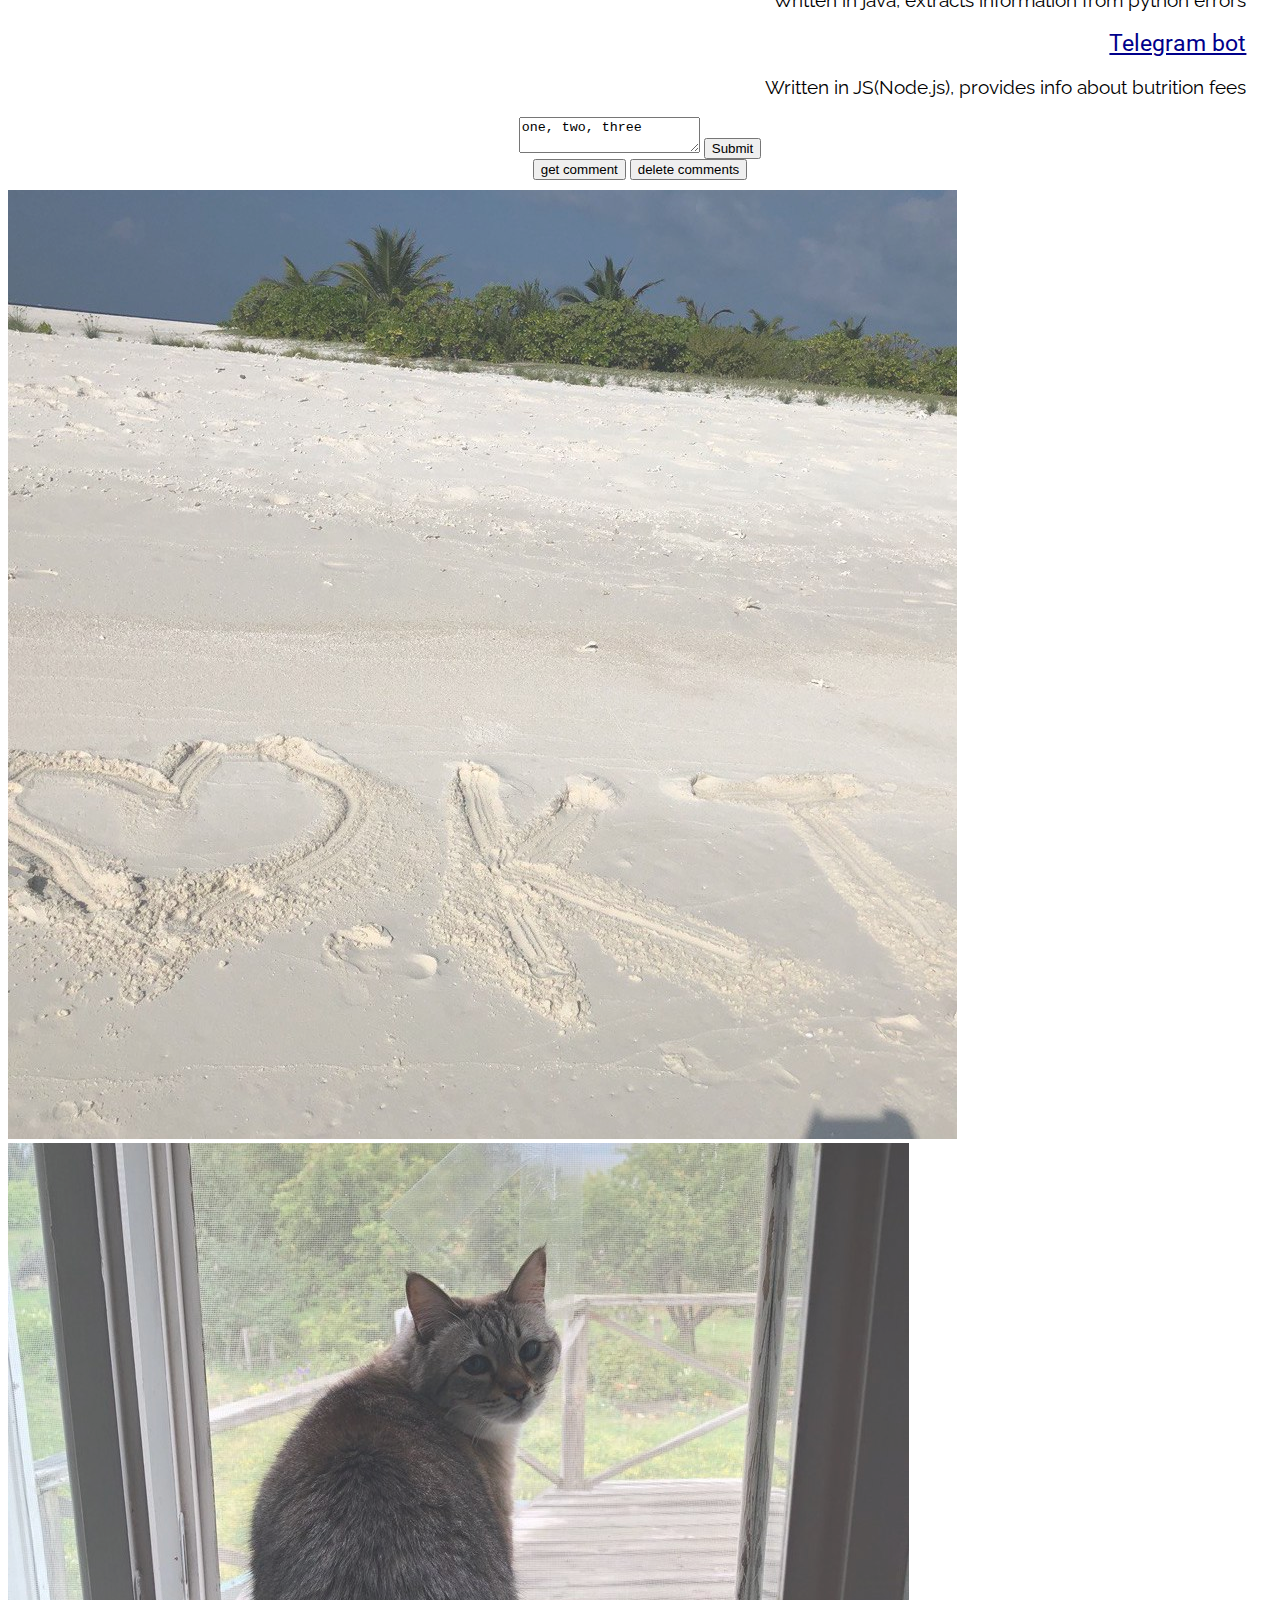
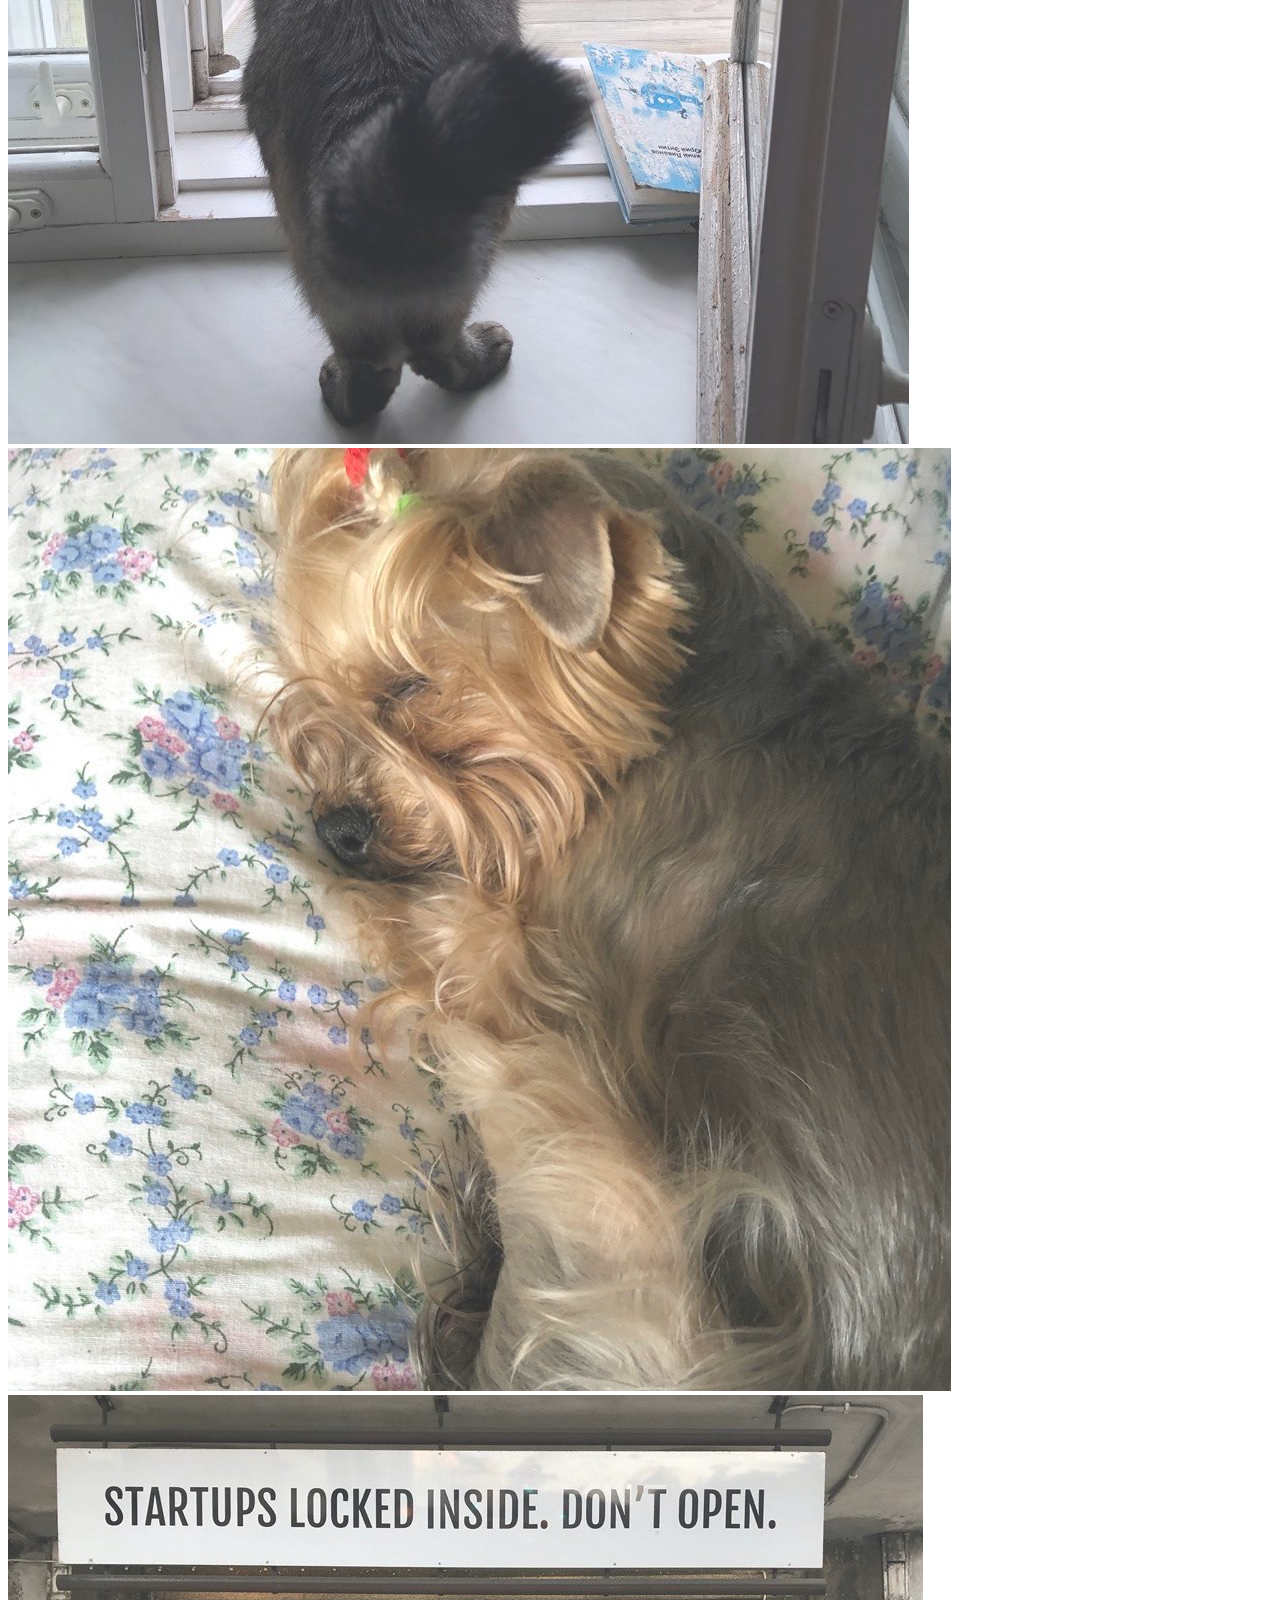
==== commit d0356863: "change web-page style" ====
--- a/portfolio/src/main/webapp/index.html
+++ b/portfolio/src/main/webapp/index.html
@@ -7,6 +7,7 @@
   <link rel="stylesheet" href="style.css">
   <link rel="stylesheet" href="https://stackpath.bootstrapcdn.com/bootstrap/4.5.0/css/bootstrap.min.css"
     integrity="sha384-9aIt2nRpC12Uk9gS9baDl411NQApFmC26EwAOH8WgZl5MYYxFfc+NcPb1dKGj7Sk" crossorigin="anonymous">
+  <script src="https://ajax.googleapis.com/ajax/libs/jquery/3.5.1/jquery.min.js"></script>
   <link href="https://fonts.googleapis.com/css2?family=Montserrat:wght@500&family=Raleway&family=Roboto:wght@300&display=swap" rel="stylesheet">
   <script src="script.js"></script>
 </head>
@@ -122,6 +123,15 @@
         </div>
       </div>
     </div>
+    <div class="comment-section">
+      <form action="/data" method="POST">
+        <textarea name="comment-input">one, two, three</textarea>
+        <input type="submit" />
+      </form>
+      <button type="button" class="btn btn-info" onclick="getComment()">get comment</button>
+      <button type="button" class="btn btn-info" onclick="deleteComments()">delete comments</button>
+      <div id="comment-container"></div>
+    </div>
   </div>
   <div class="row" id="photo-container"></div>
 </body>
--- a/portfolio/src/main/webapp/style.css
+++ b/portfolio/src/main/webapp/style.css
@@ -55,6 +55,14 @@
   padding-right: 2vw;
 }
 
+.fact-section, .comment-section {
+  text-align: center;
+}
+
+#fact-container, #comment-container {
+  margin-top: 10px;
+}
+
 .col-2:hover img, .col-6:hover img {
   opacity: 1;
 }
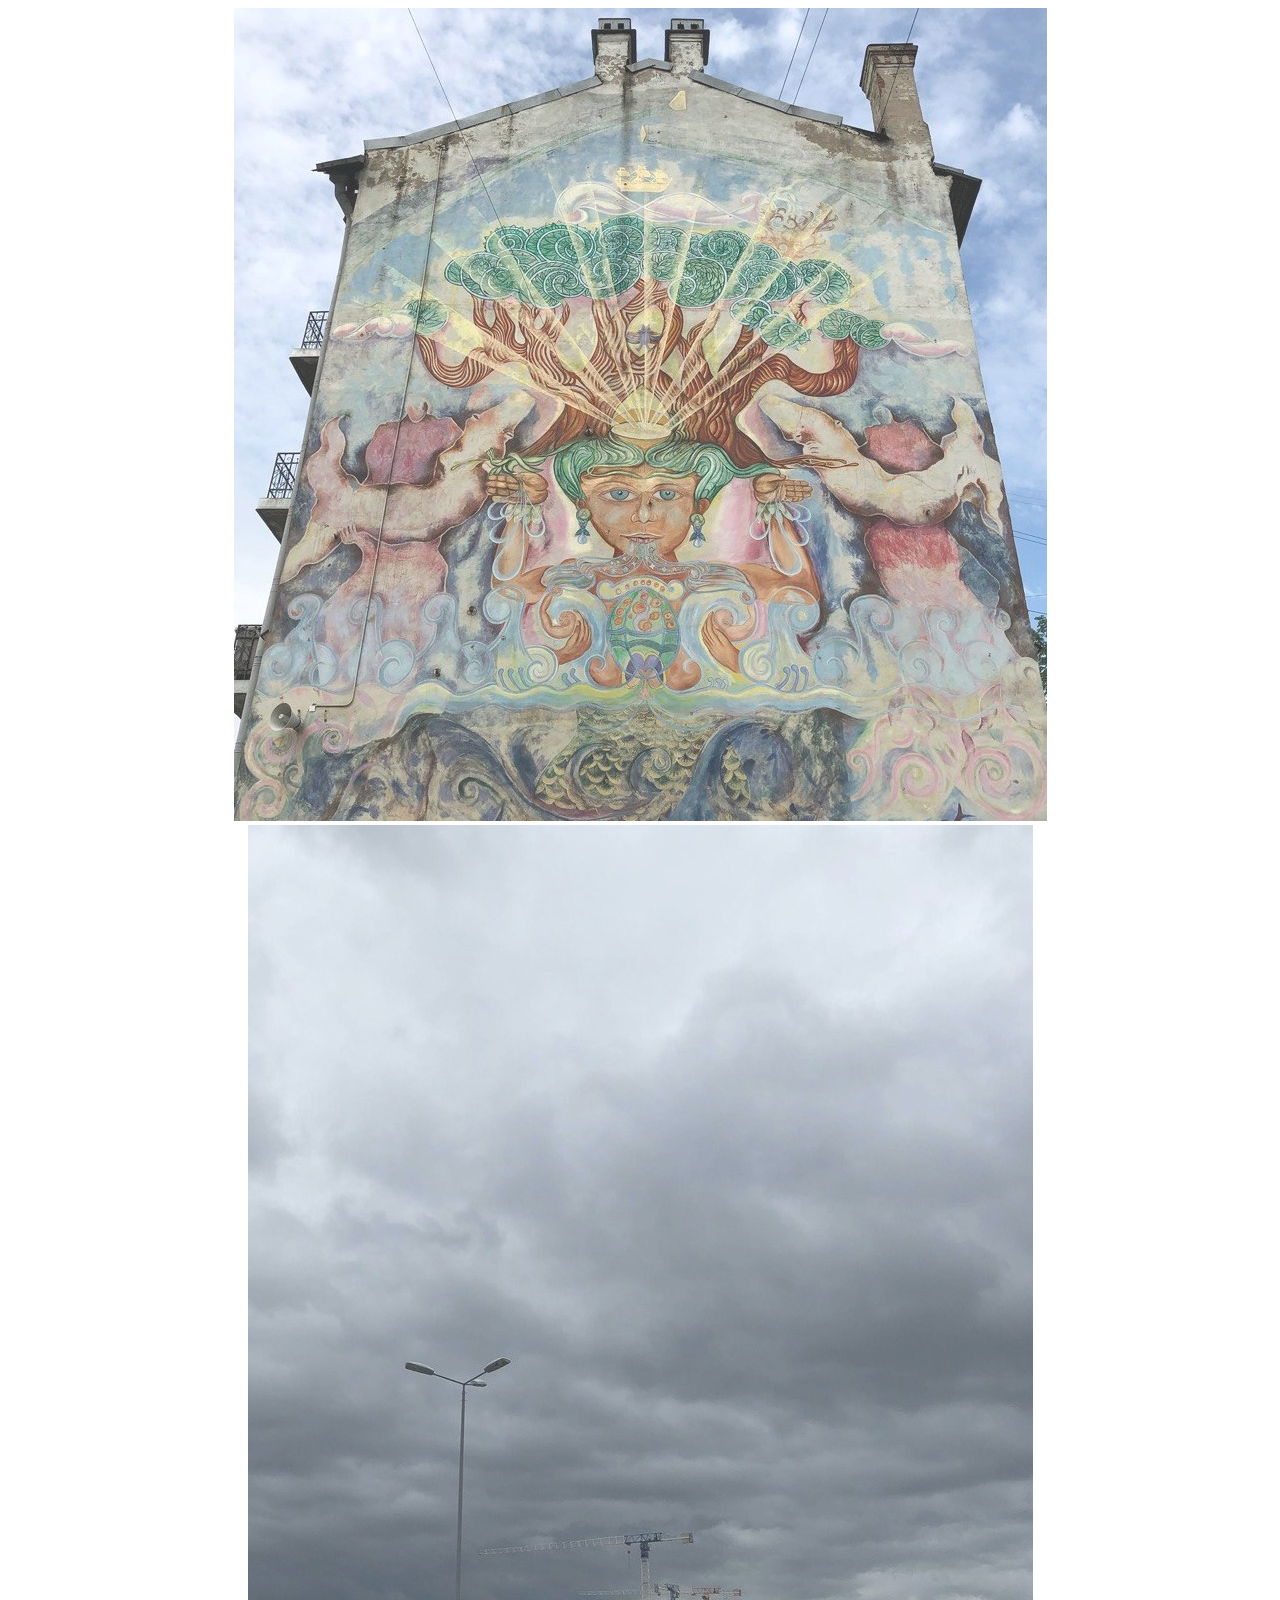
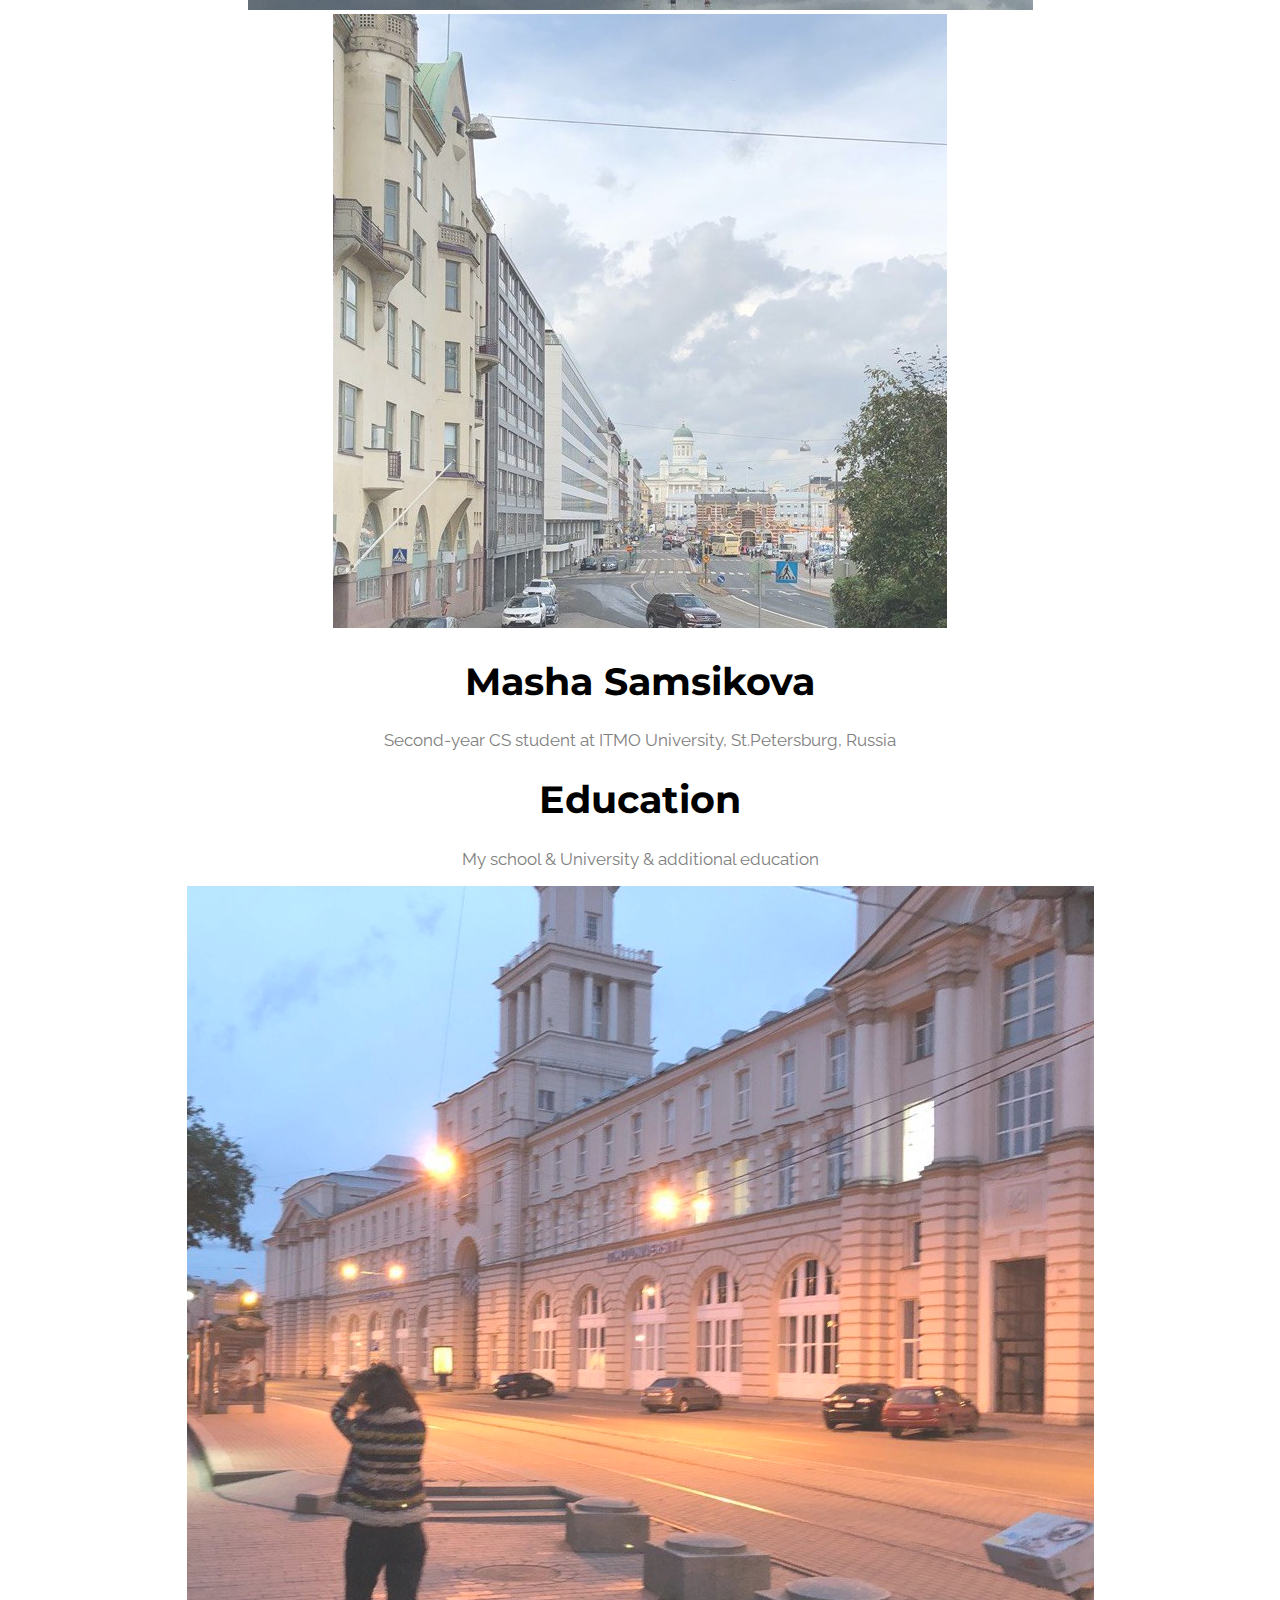
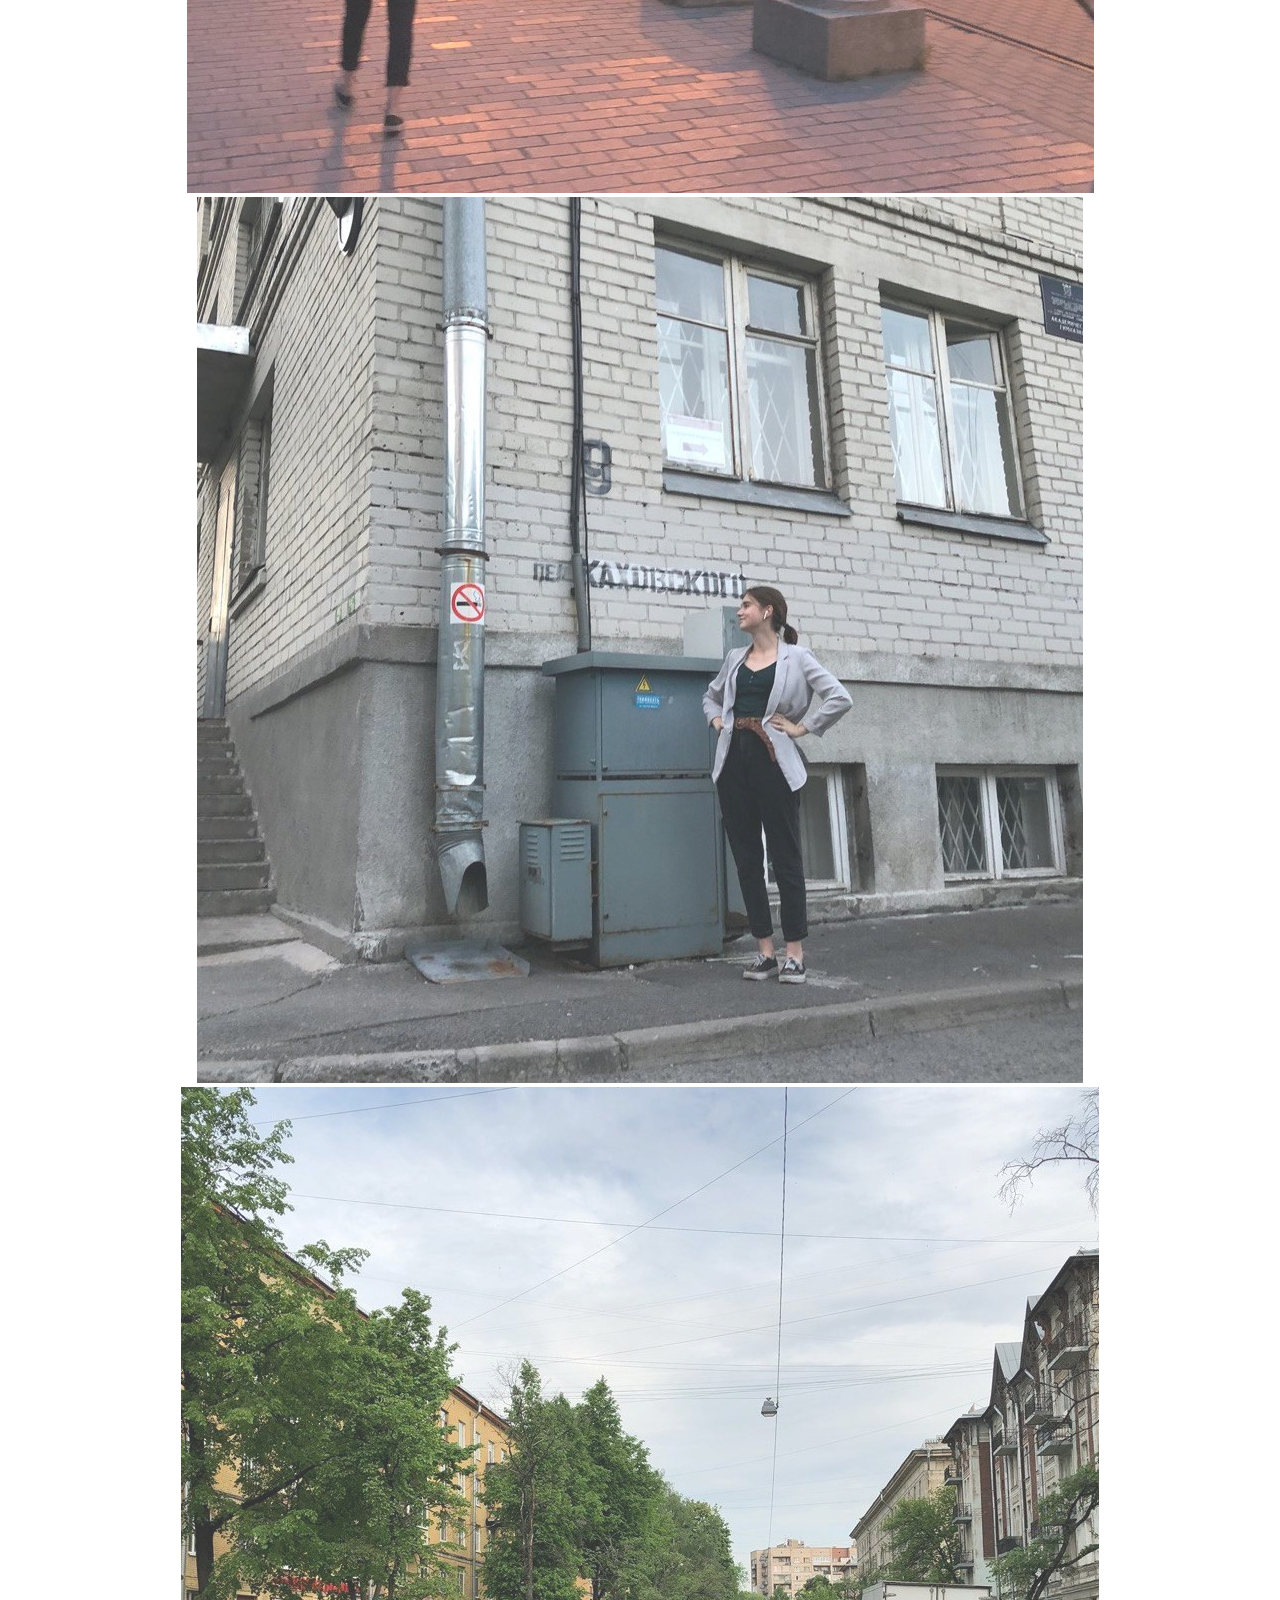
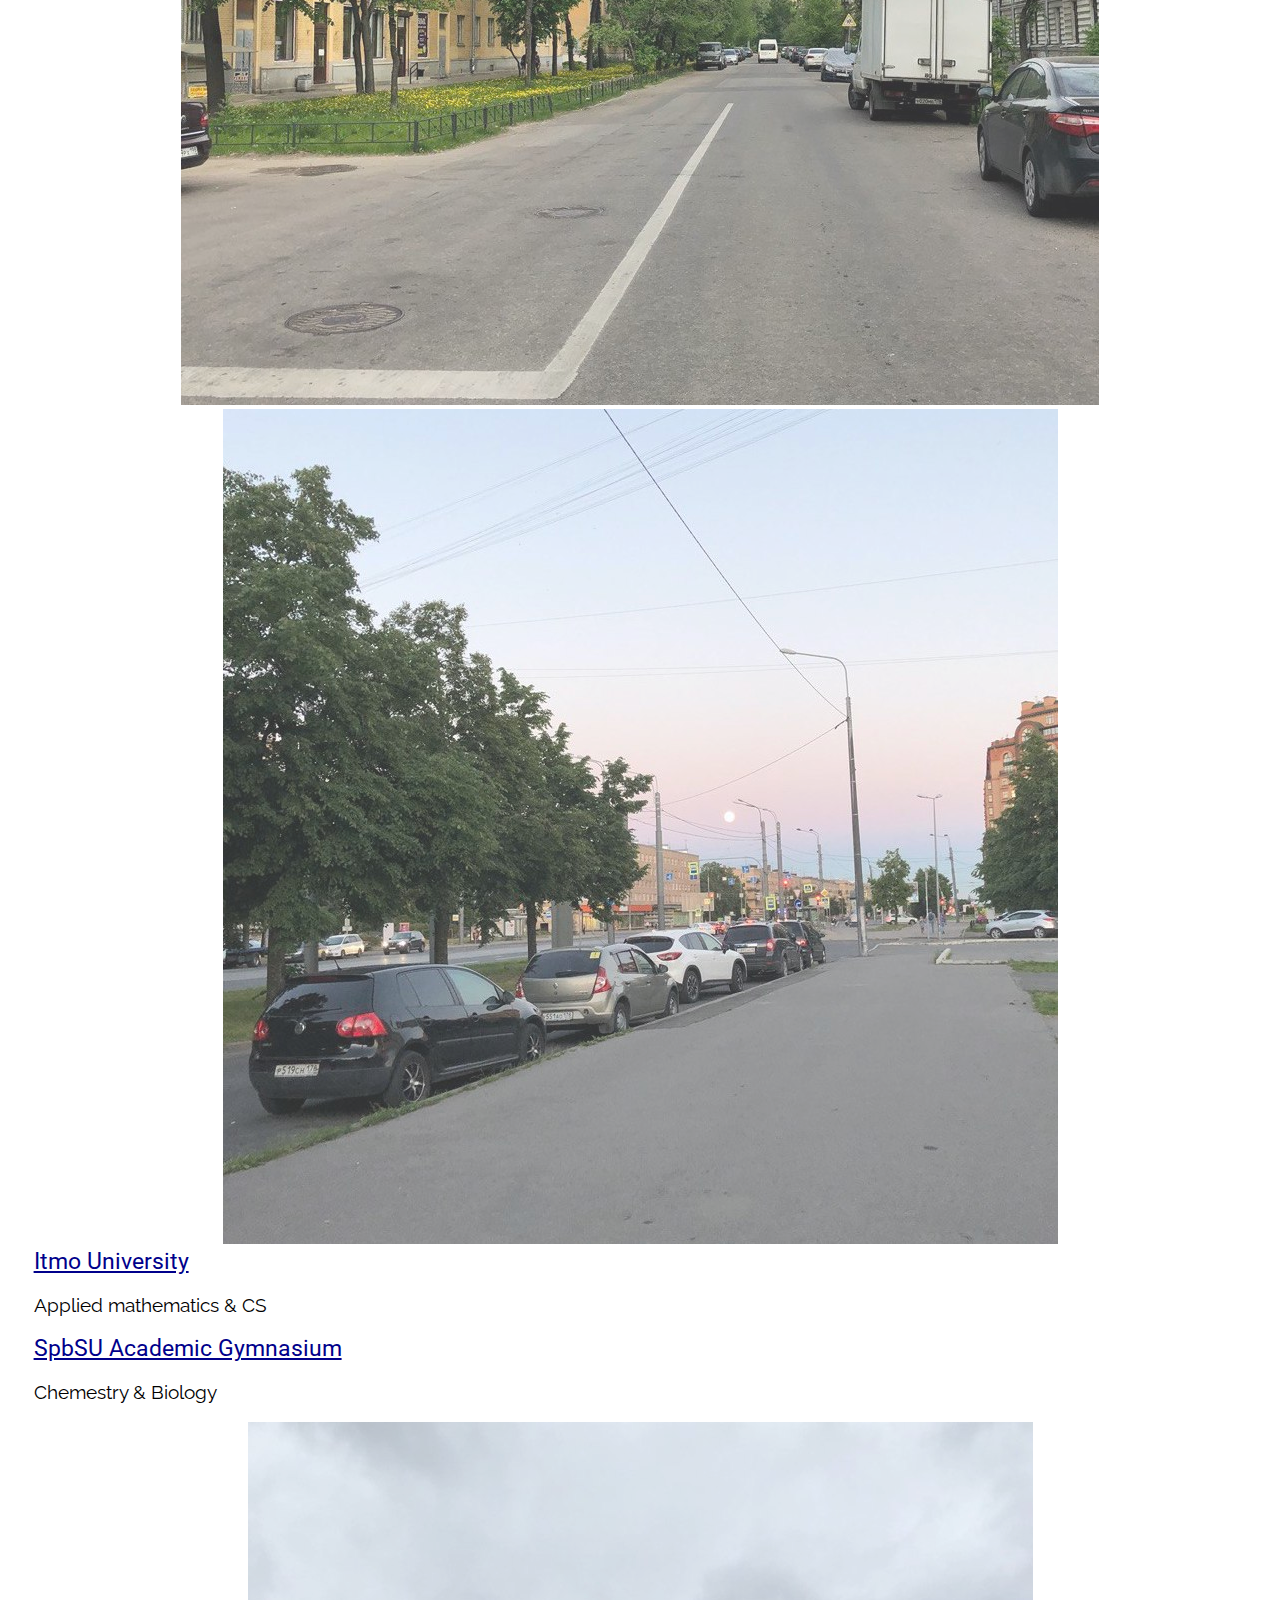
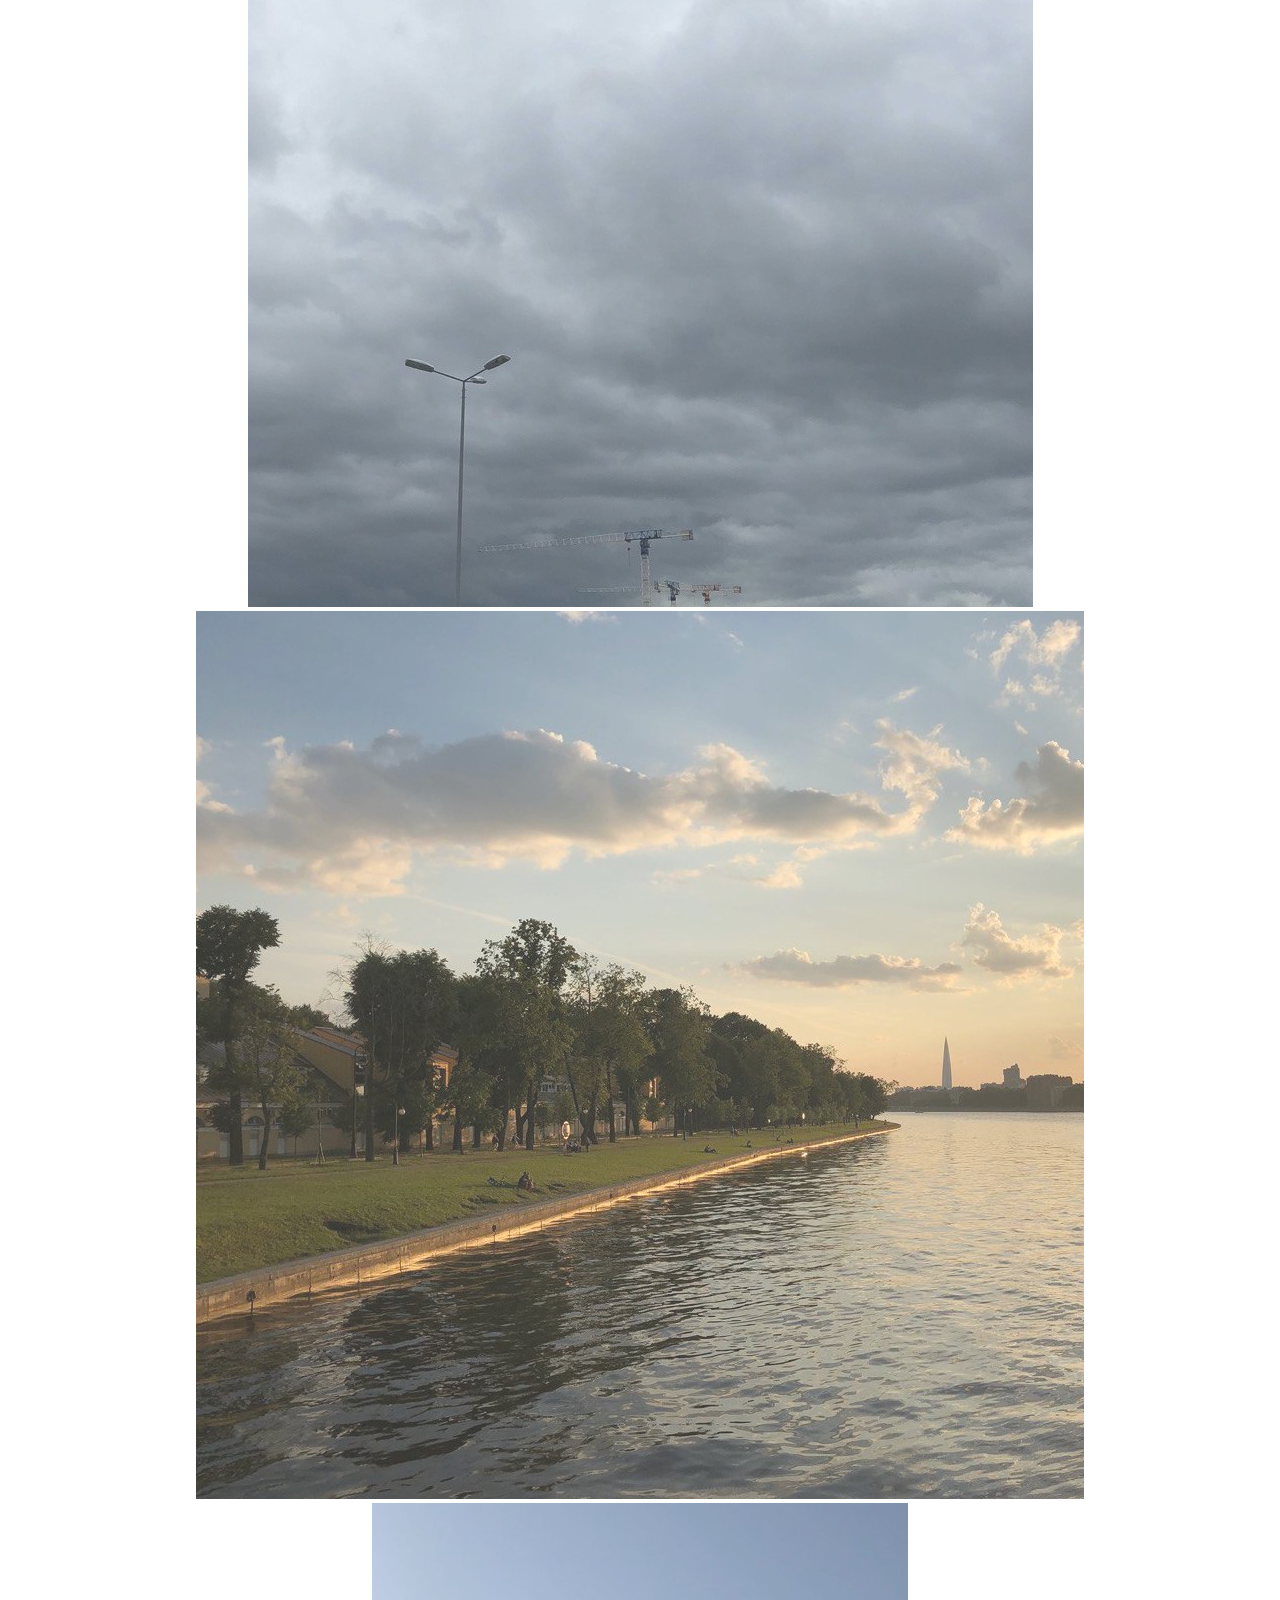
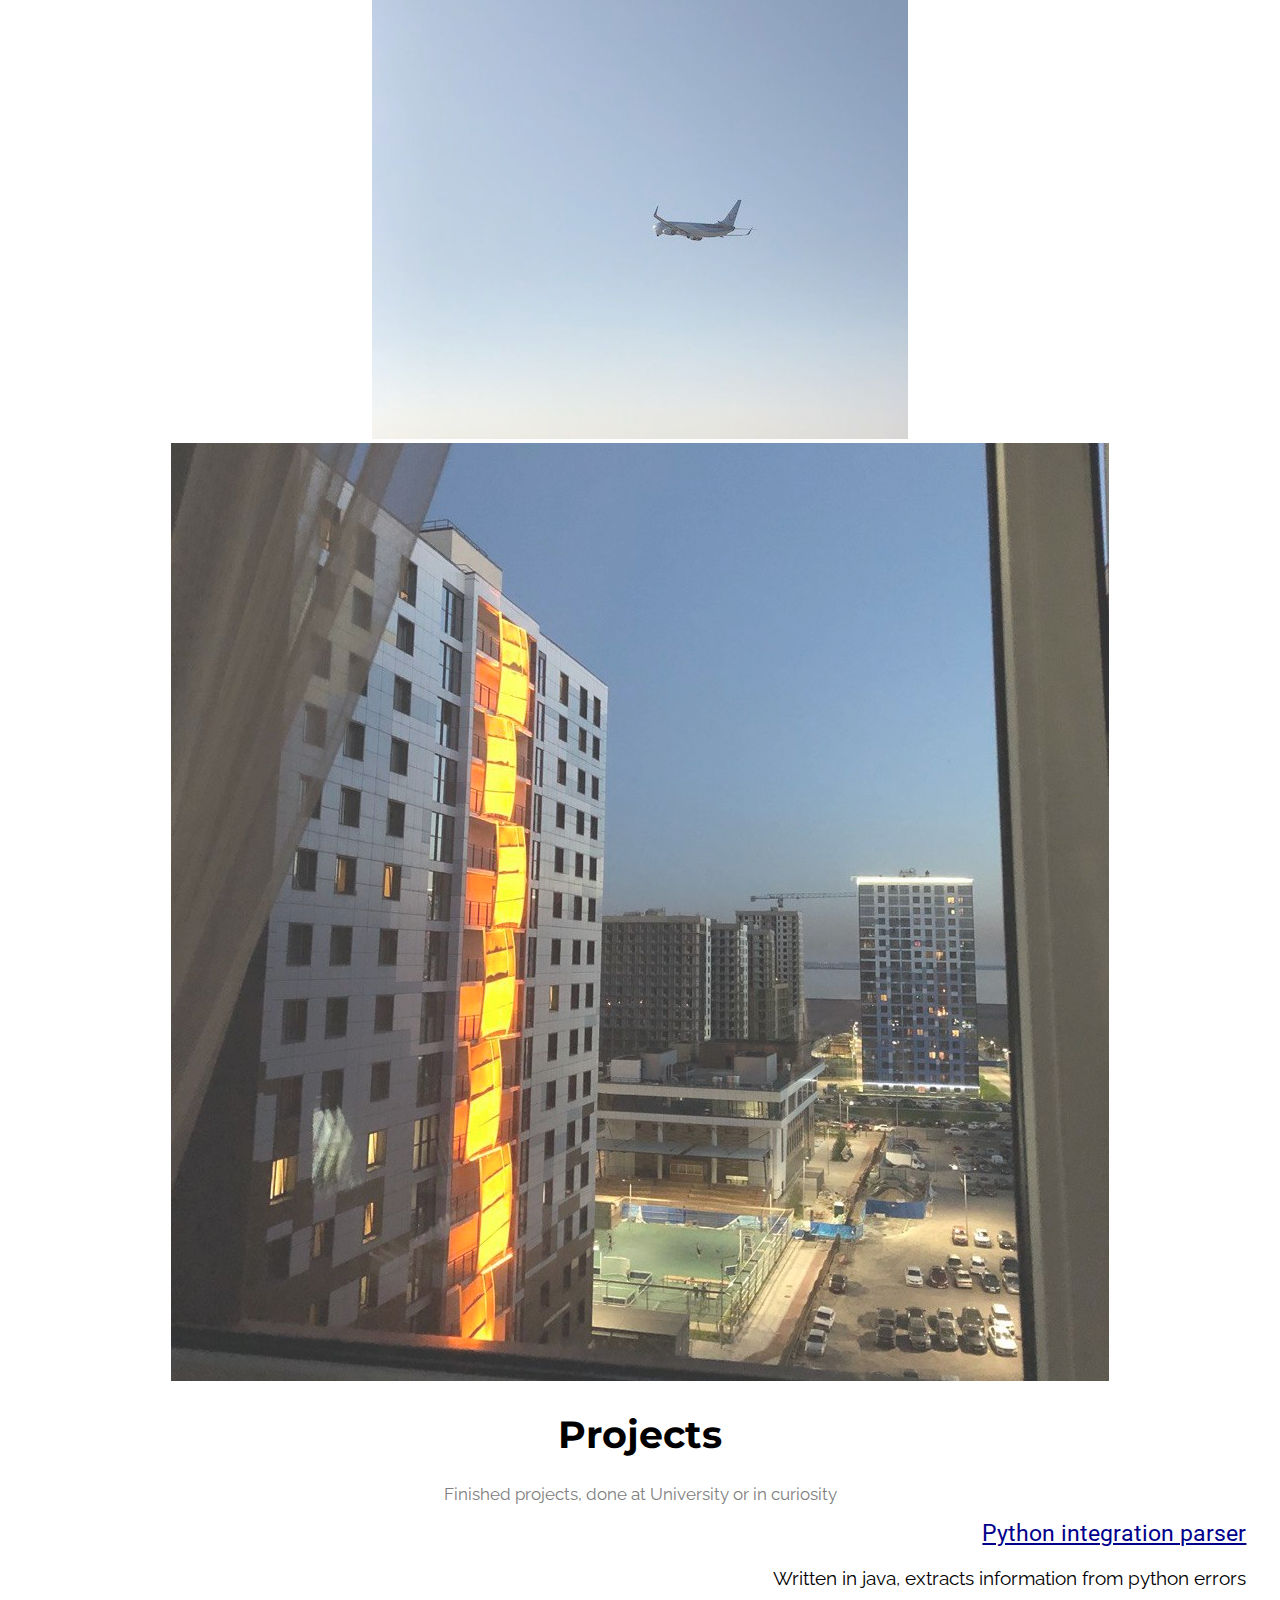
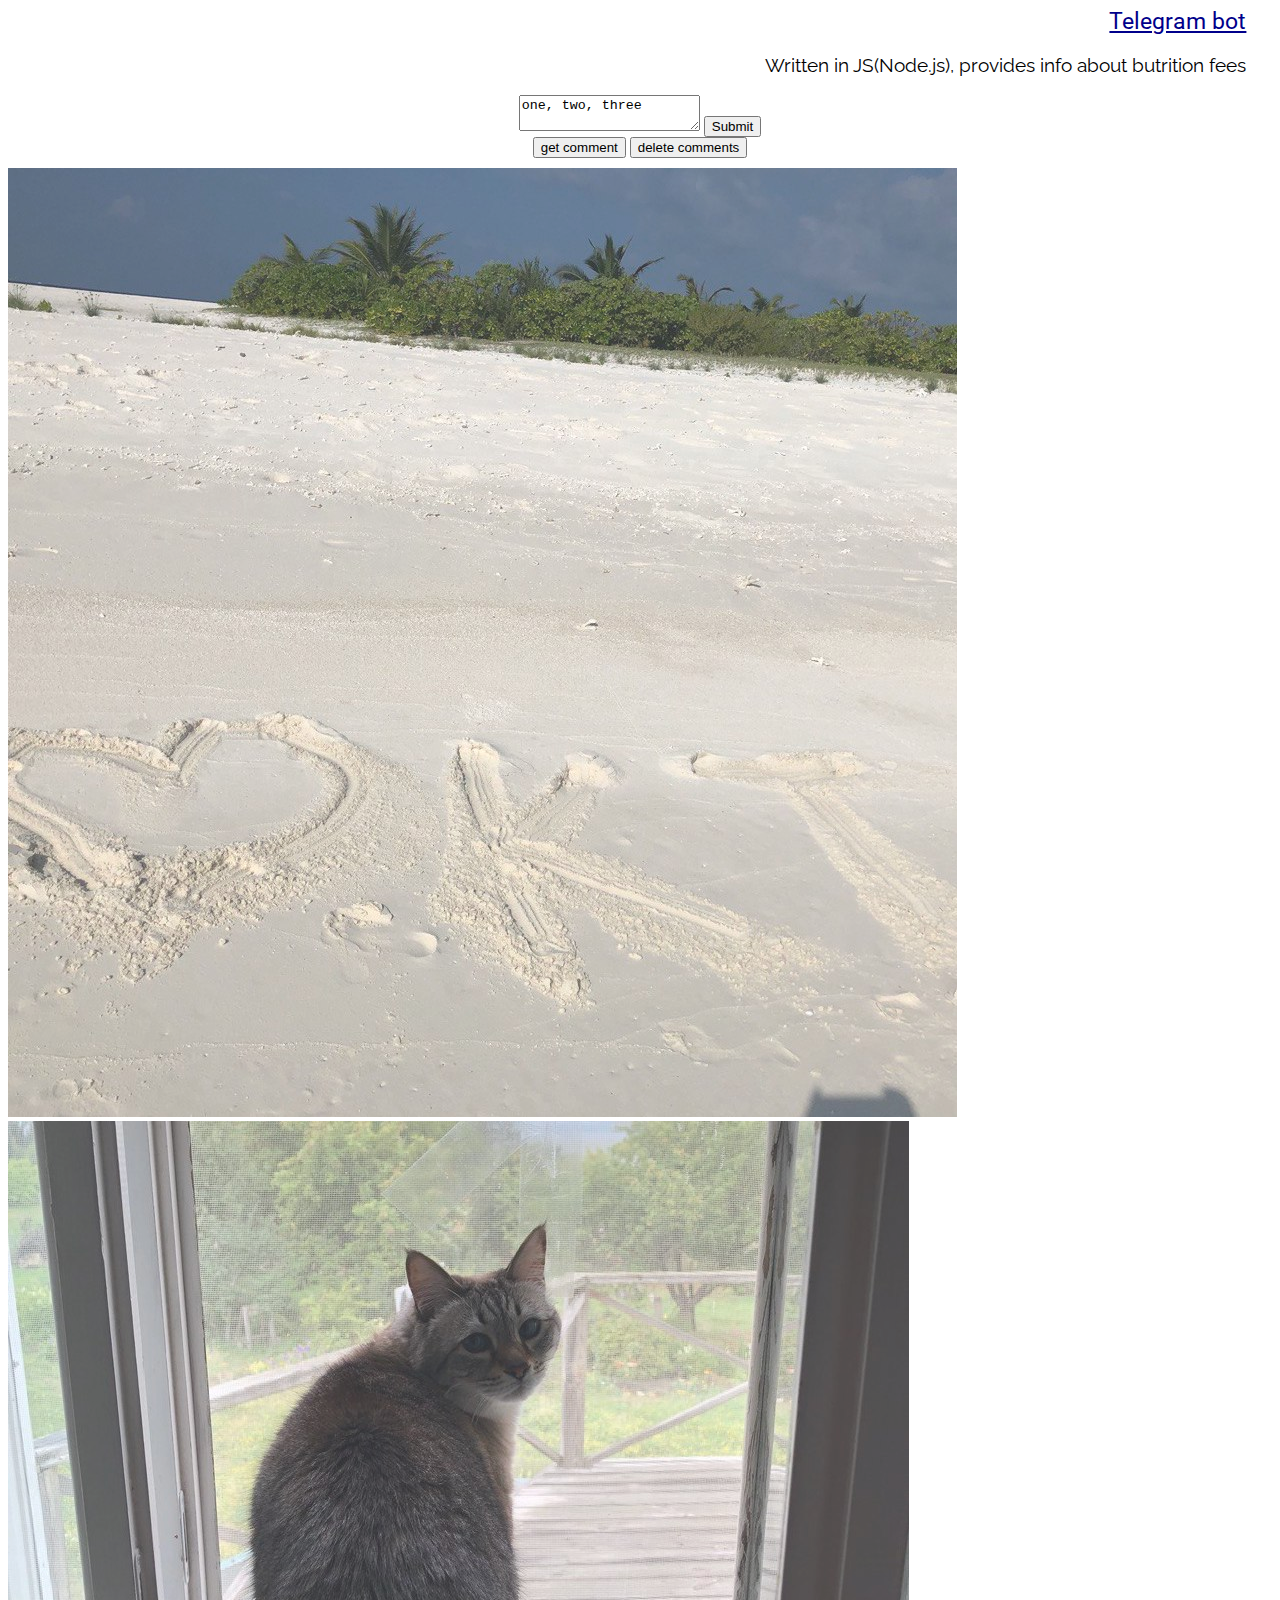
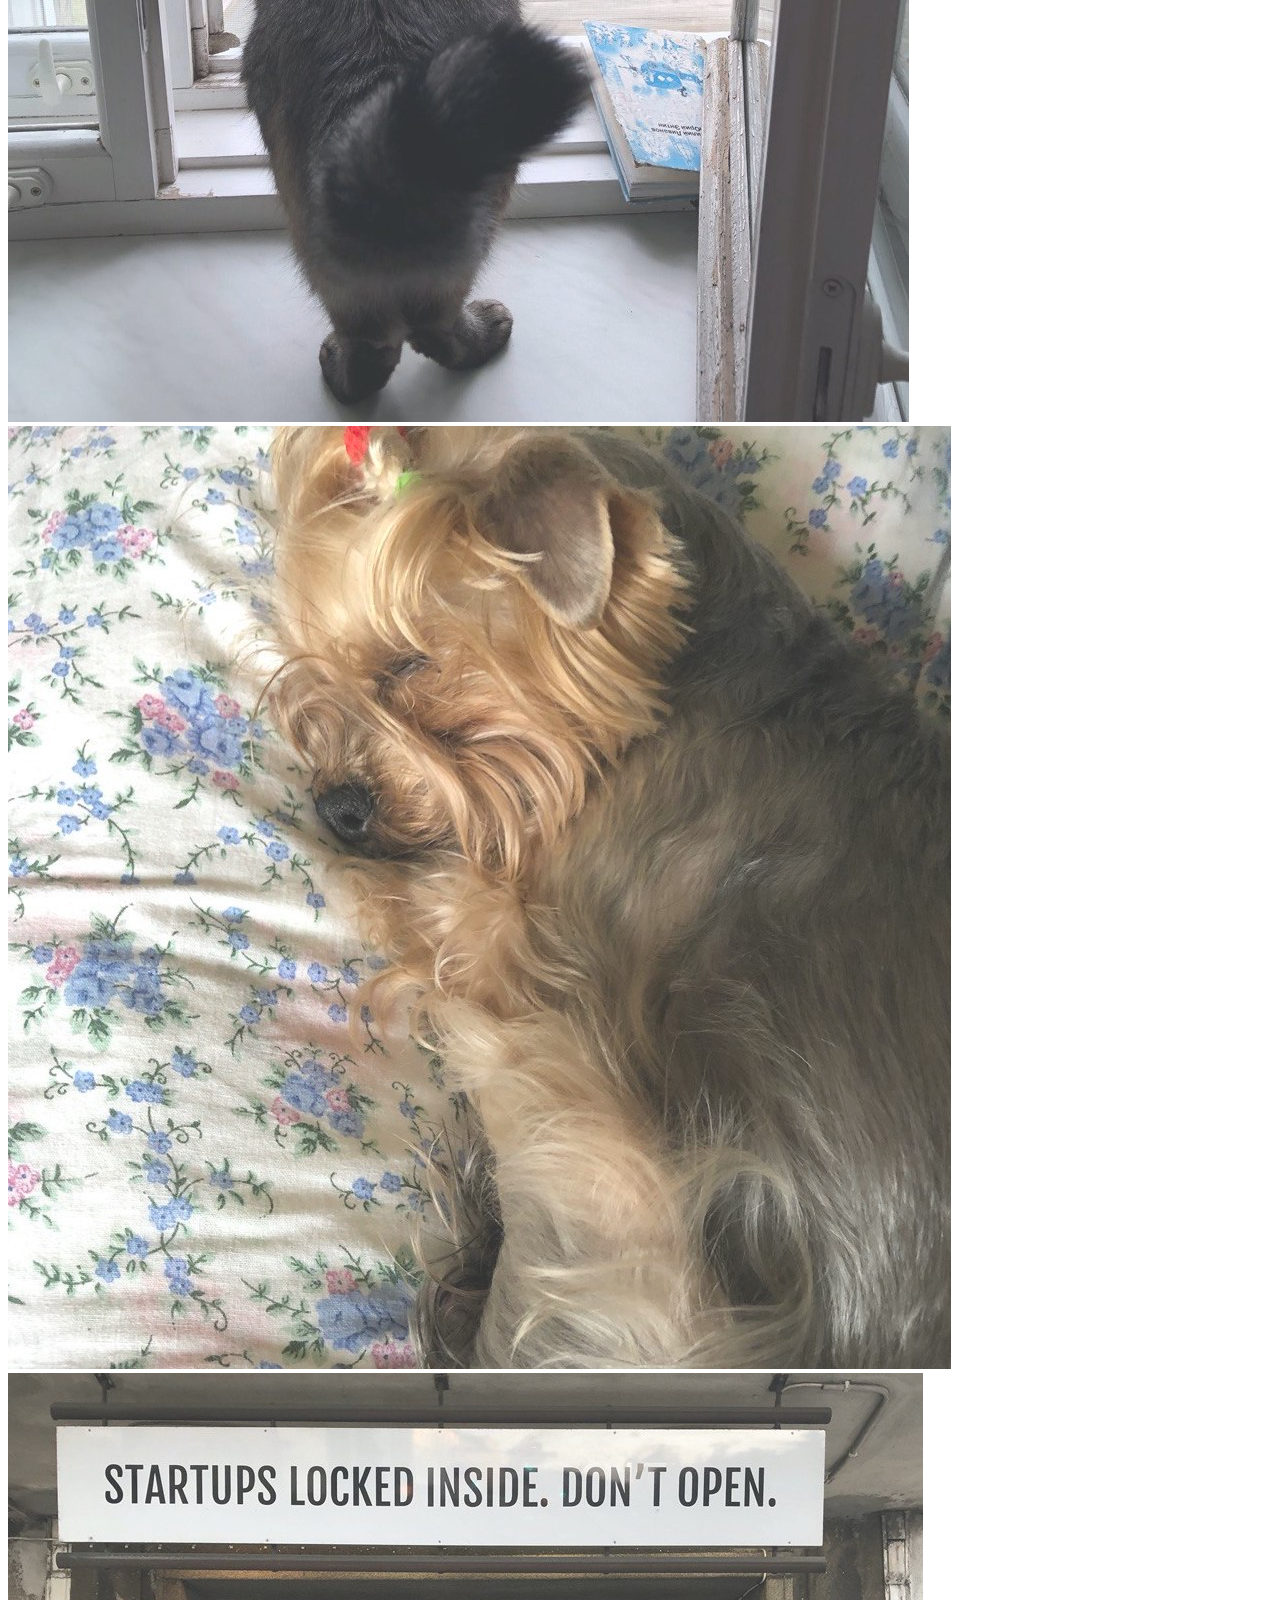
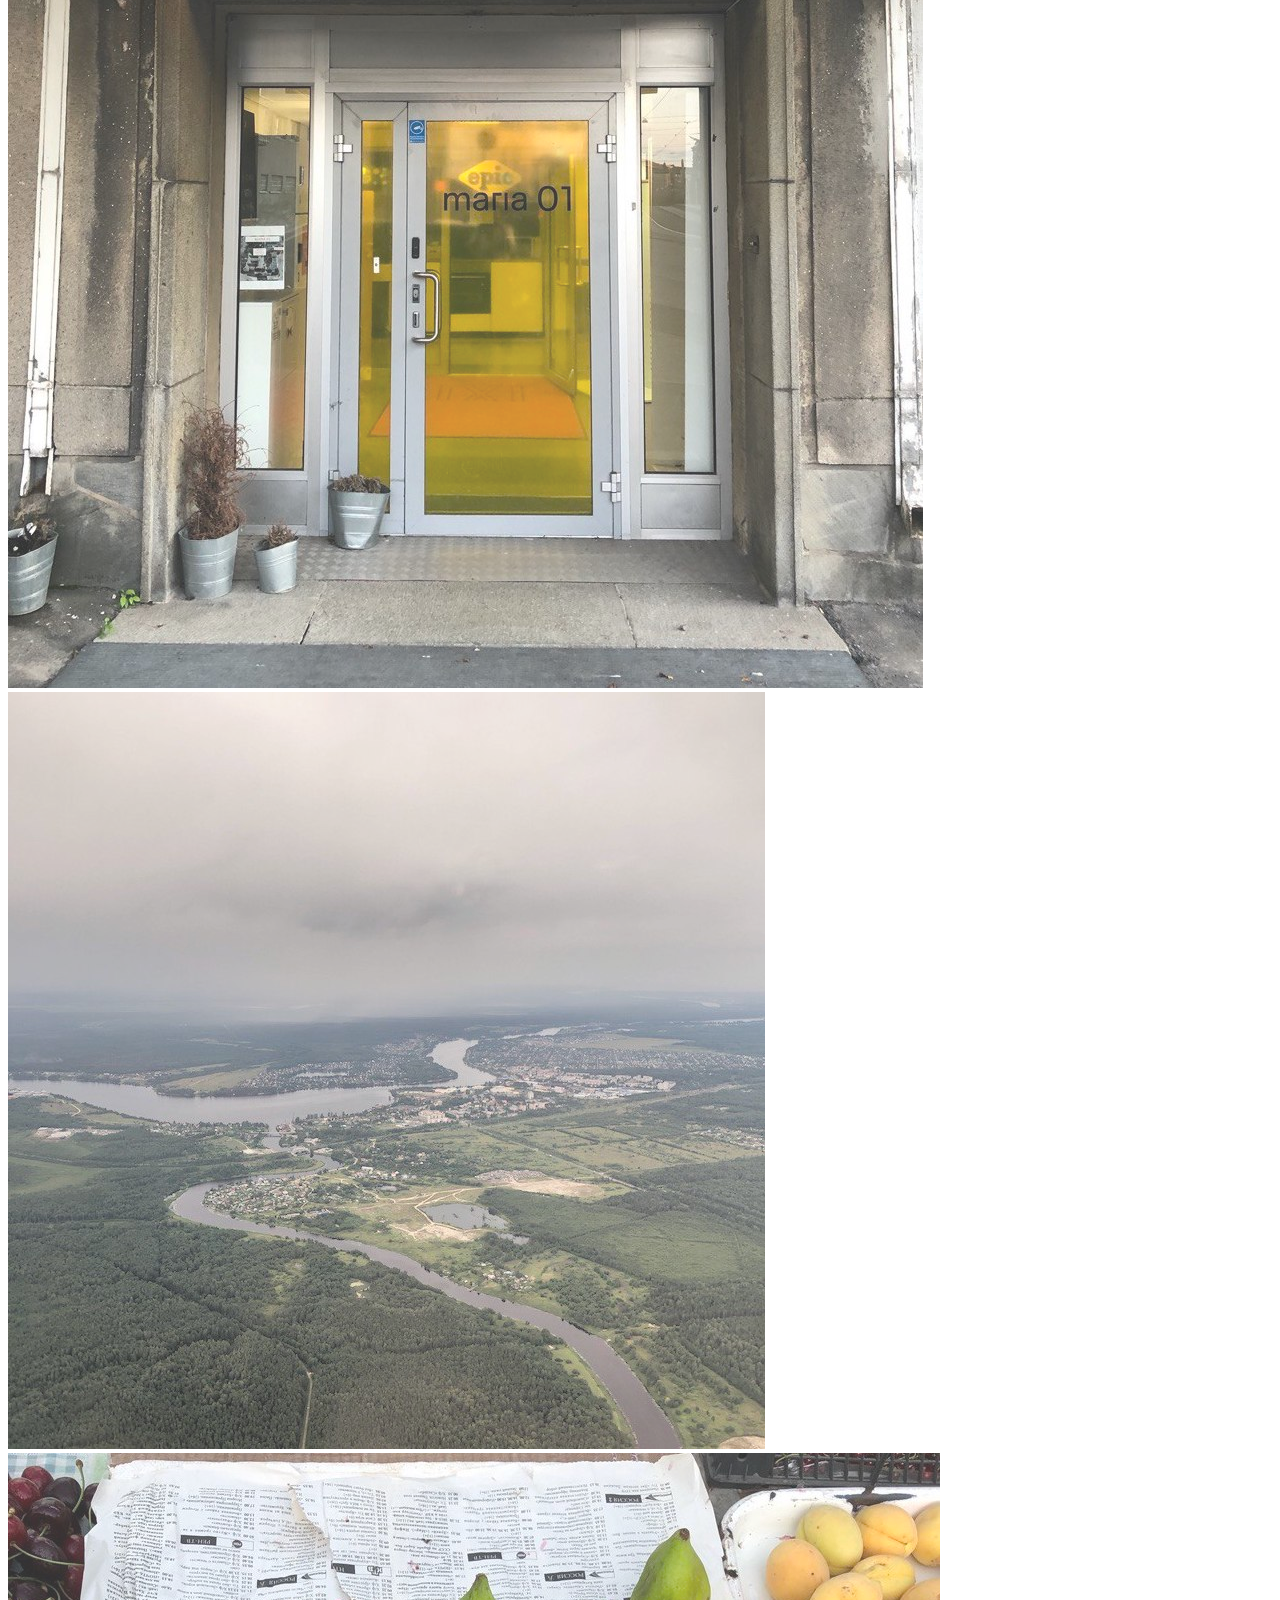
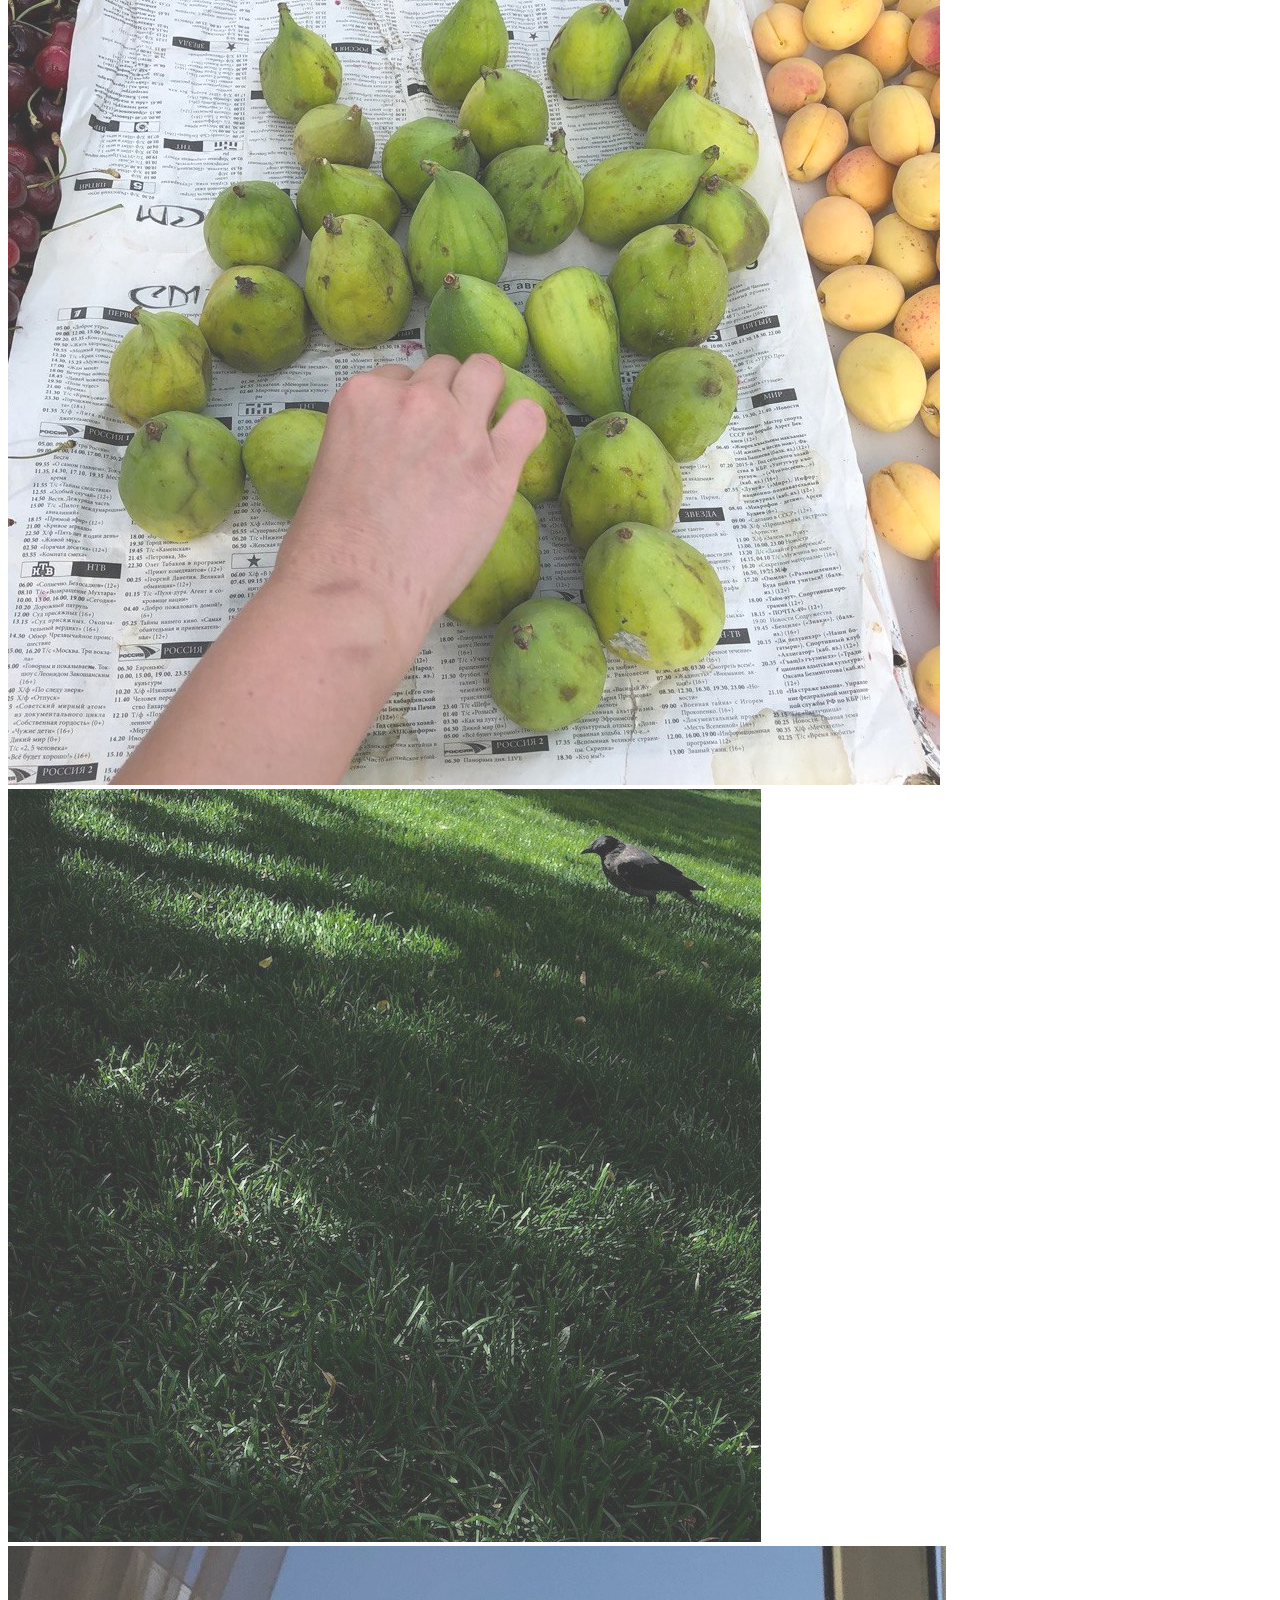
==== commit c27119ec: "make information sections bigger" ====
--- a/portfolio/src/main/webapp/index.html
+++ b/portfolio/src/main/webapp/index.html
@@ -46,7 +46,7 @@
         <div class="col-2">
           <img src="images/white-night.jpg" alt="nights"></img>
         </div>
-        <div class="col-8 info left-align">
+        <div class="col-12 info left-align">
           <a class="link" href="https://en.itmo.ru/">
             Itmo University
           </a>
@@ -61,12 +61,6 @@
           </p>
         </div>
         <div class="col-2">
-          <img src="images/red_cat.jpg" alt="red cat"></img>
-        </div>
-        <div class="col-2">
-          <img src="images/graffiti.jpg" alt="graffiti"></img>
-        </div>
-        <div class="col-2">
           <img src="images/sky.jpg" alt="sky"></img>
         </div>
         <div class="col-2">
@@ -78,21 +72,13 @@
         <div class="col-2">
           <img src="images/house.jpg" alt="house"></img>
         </div>
-
-
         <div class="col-4">
           <h1>Projects</h1>
           <p class="caption">
             Finished projects, done at University or in curiosity
           </p>
         </div>
-        <div class="col-2">
-          <img src="images/plain.jpg" alt="plain"></img>
-        </div>
-        <div class="col-2">
-          <img src="images/house.jpg" alt="house"></img>
-        </div>
-        <div class="col-8 info right-align">
+        <div class="col-12 info right-align">
           <div>
             <a class="link" href="https://github.com/holounic/jb-python-integration-parser">
               Python integration parser
@@ -111,18 +97,6 @@
           </div>
         </div>
       </div>
-    <div class="row">
-      <div class="col-6">
-        <div class="section">
-          <div id="education-container"></div>
-        </div>
-      </div>
-      <div class="col-6">
-        <div class="section">
-          <div id="projects-container"></div>
-        </div>
-      </div>
-    </div>
     <div class="comment-section">
       <form action="/data" method="POST">
         <textarea name="comment-input">one, two, three</textarea>
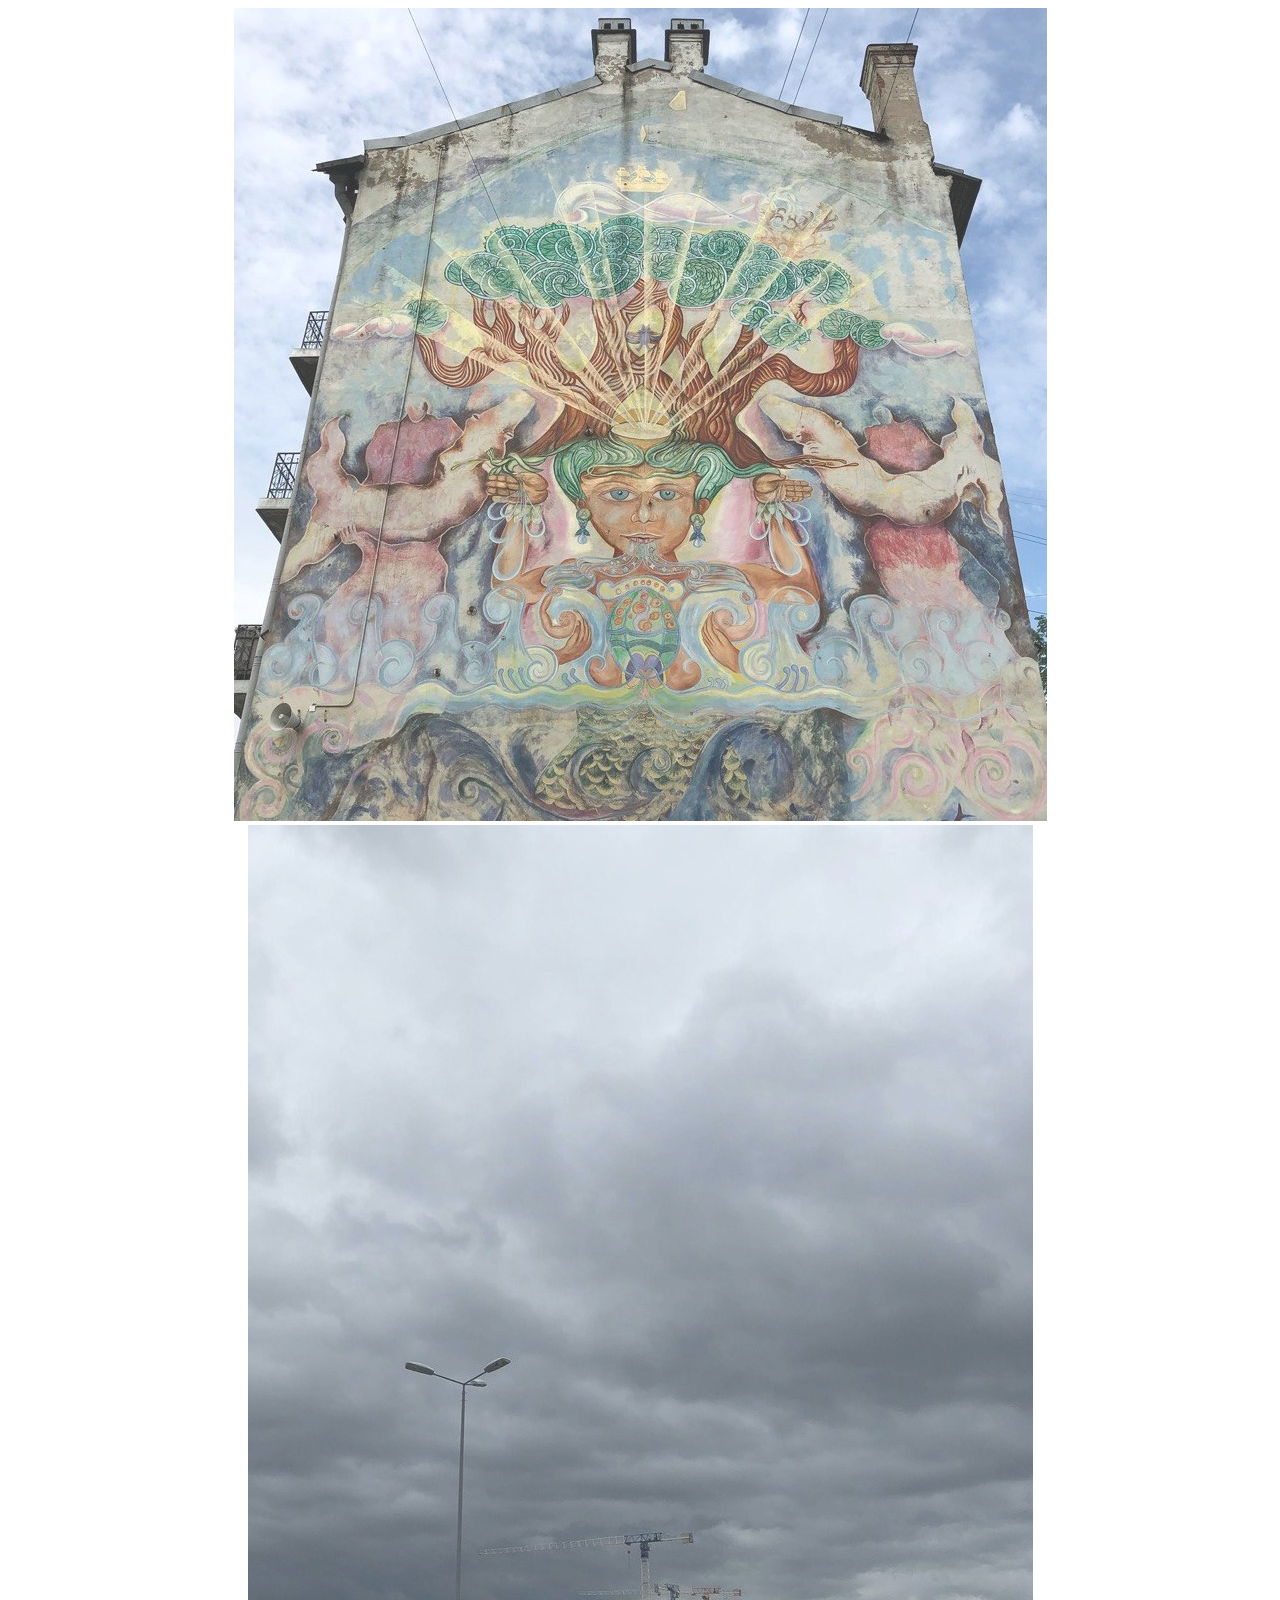
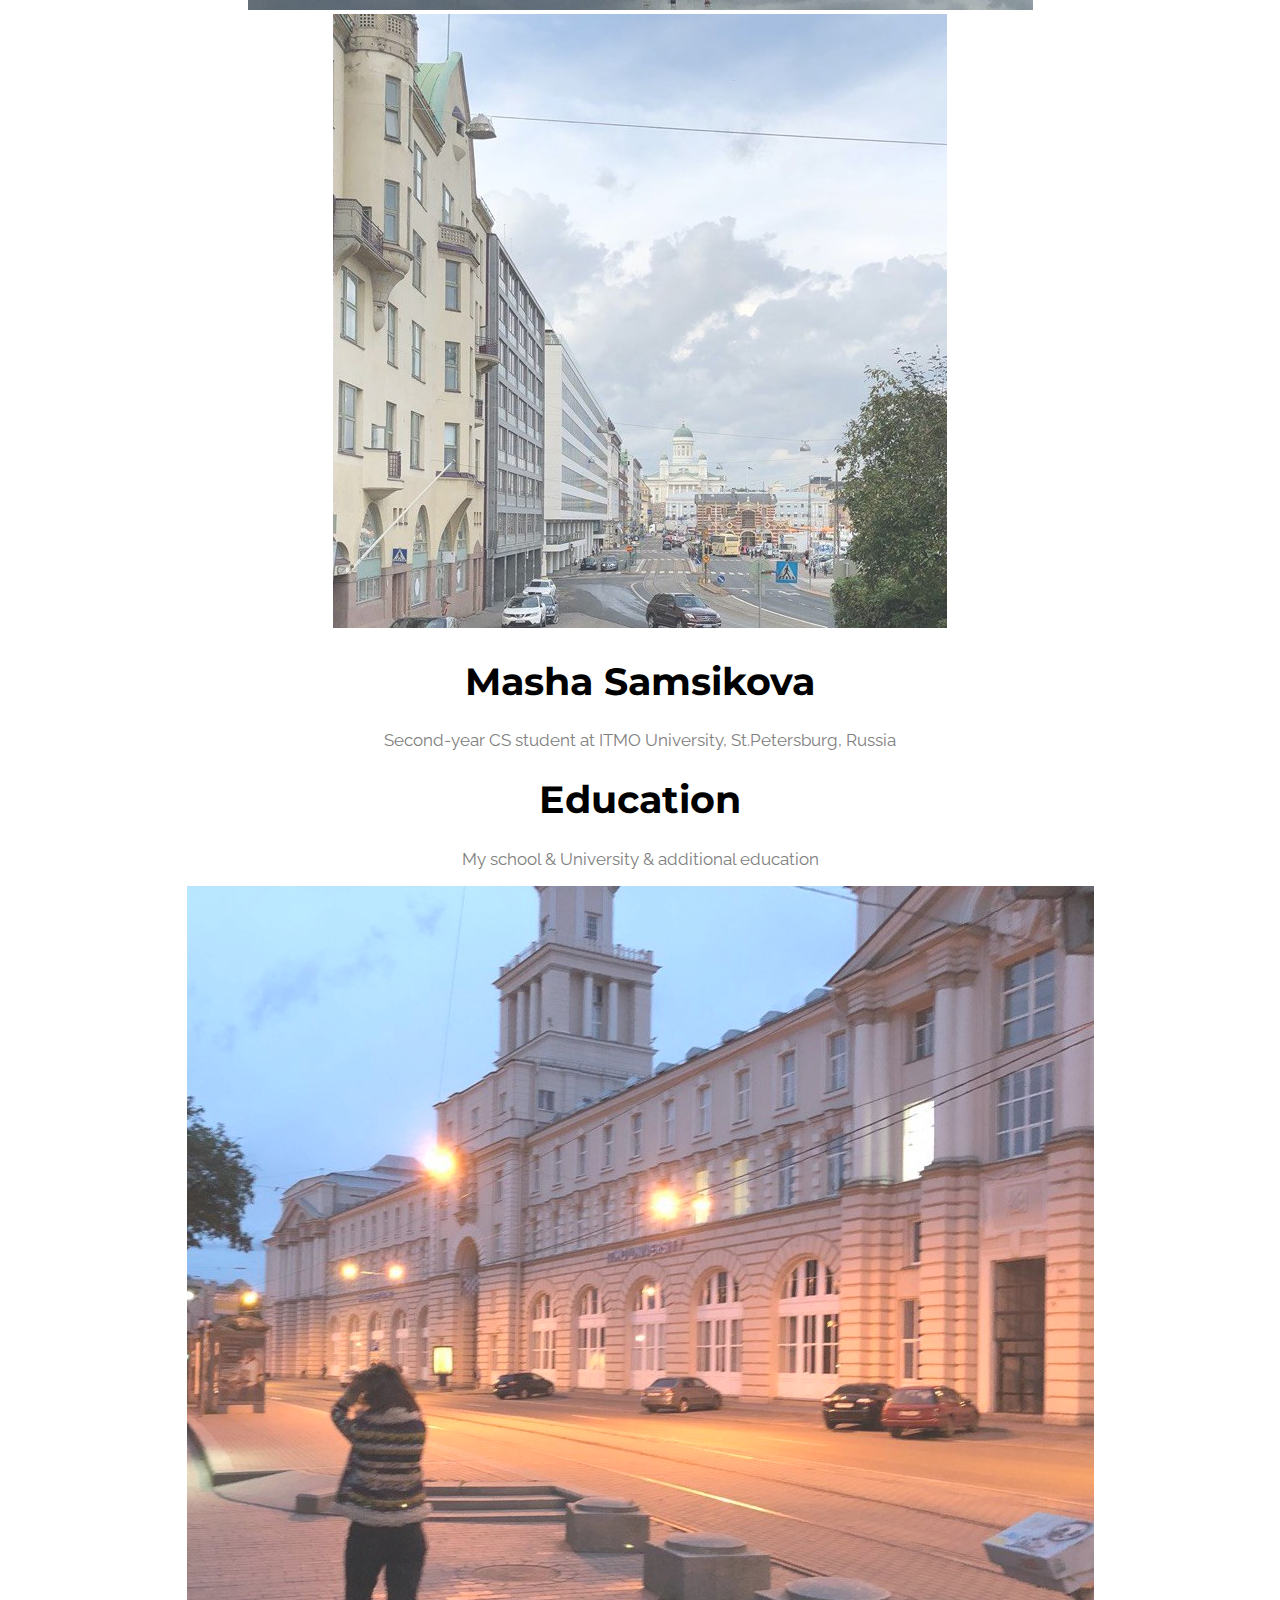
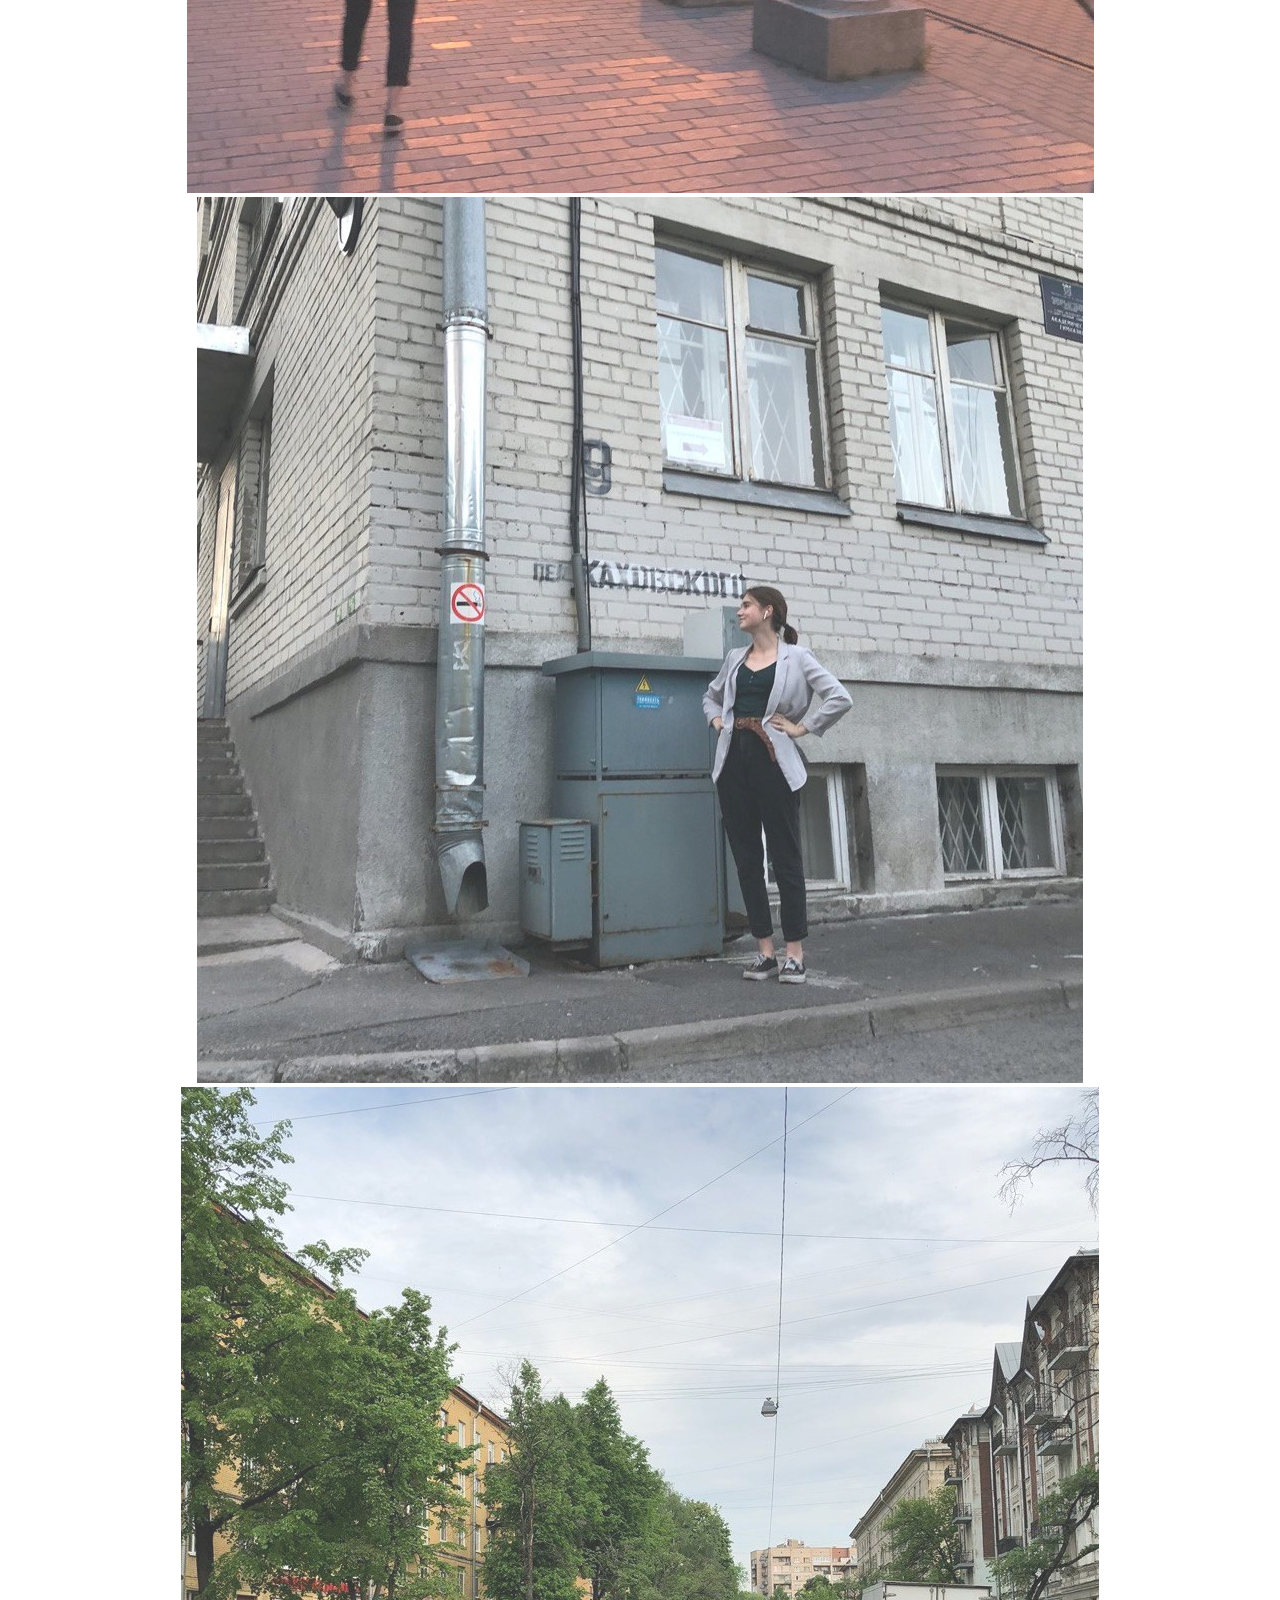
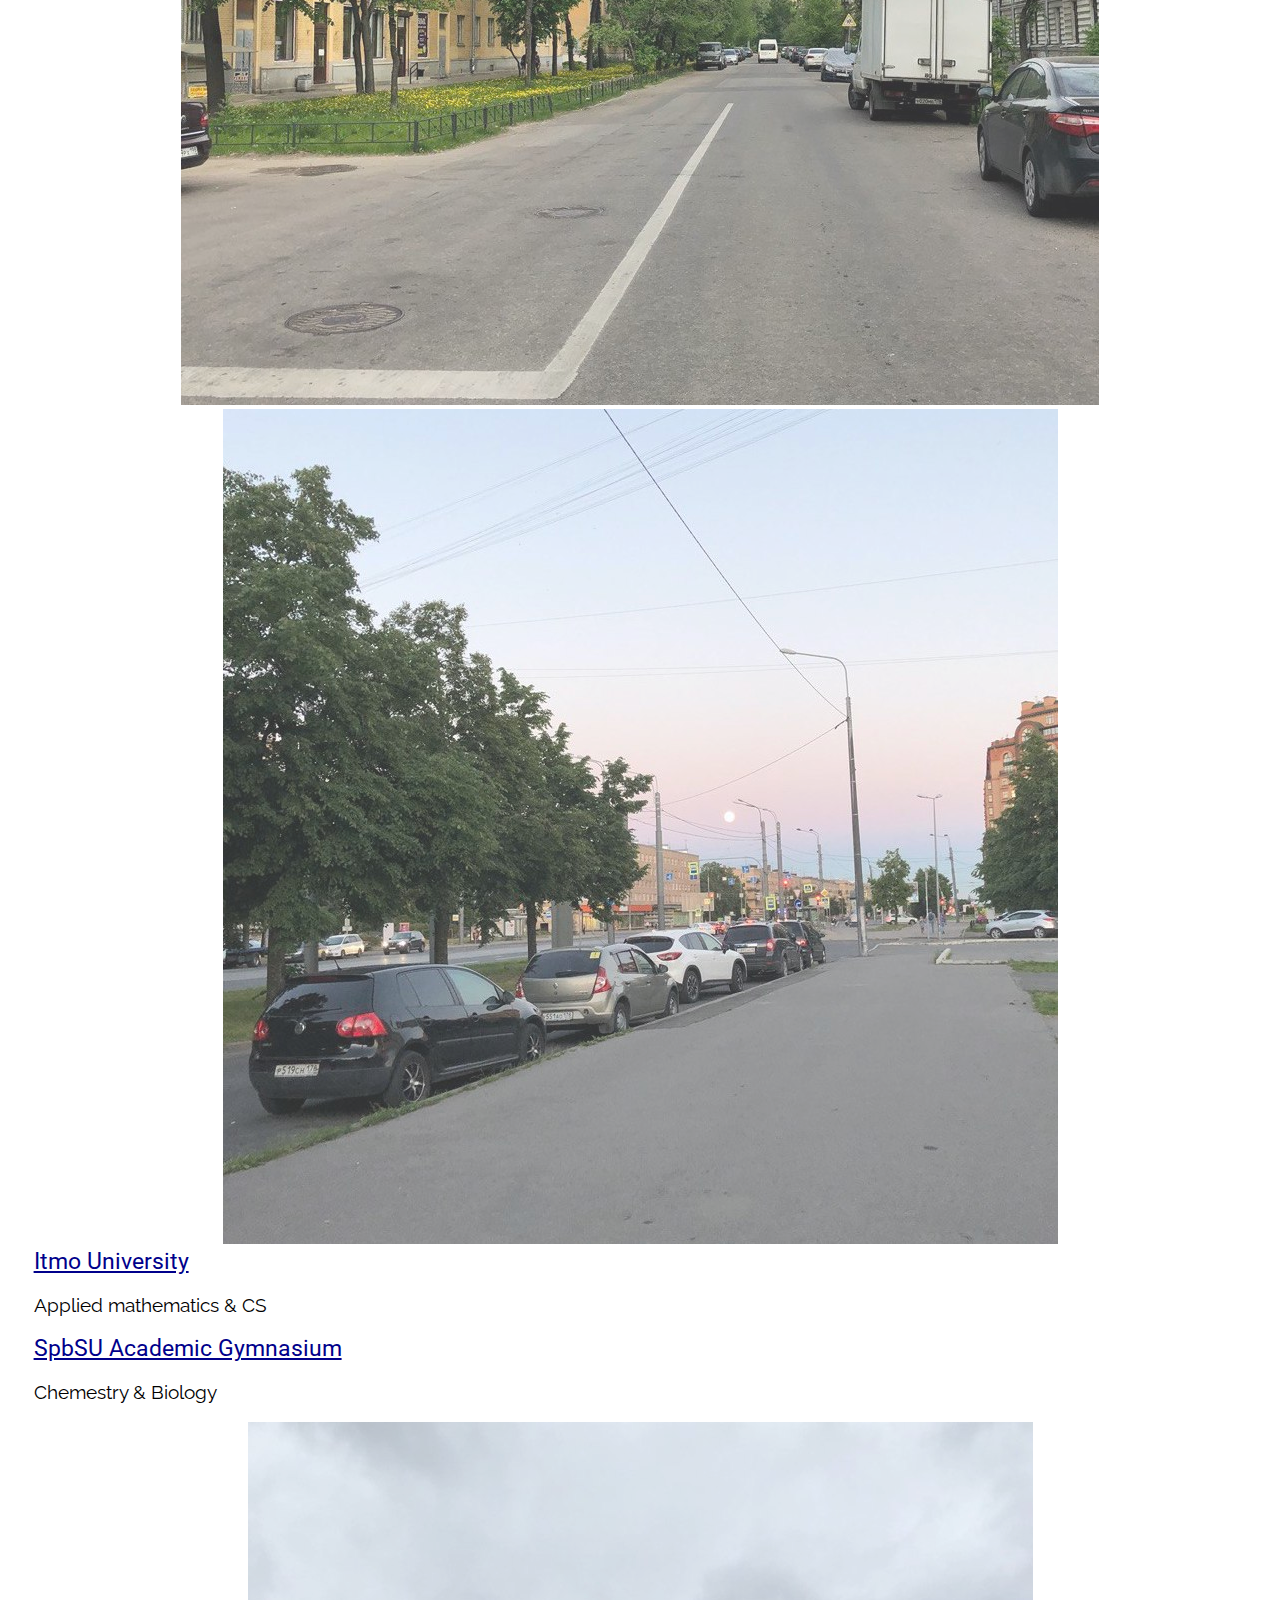
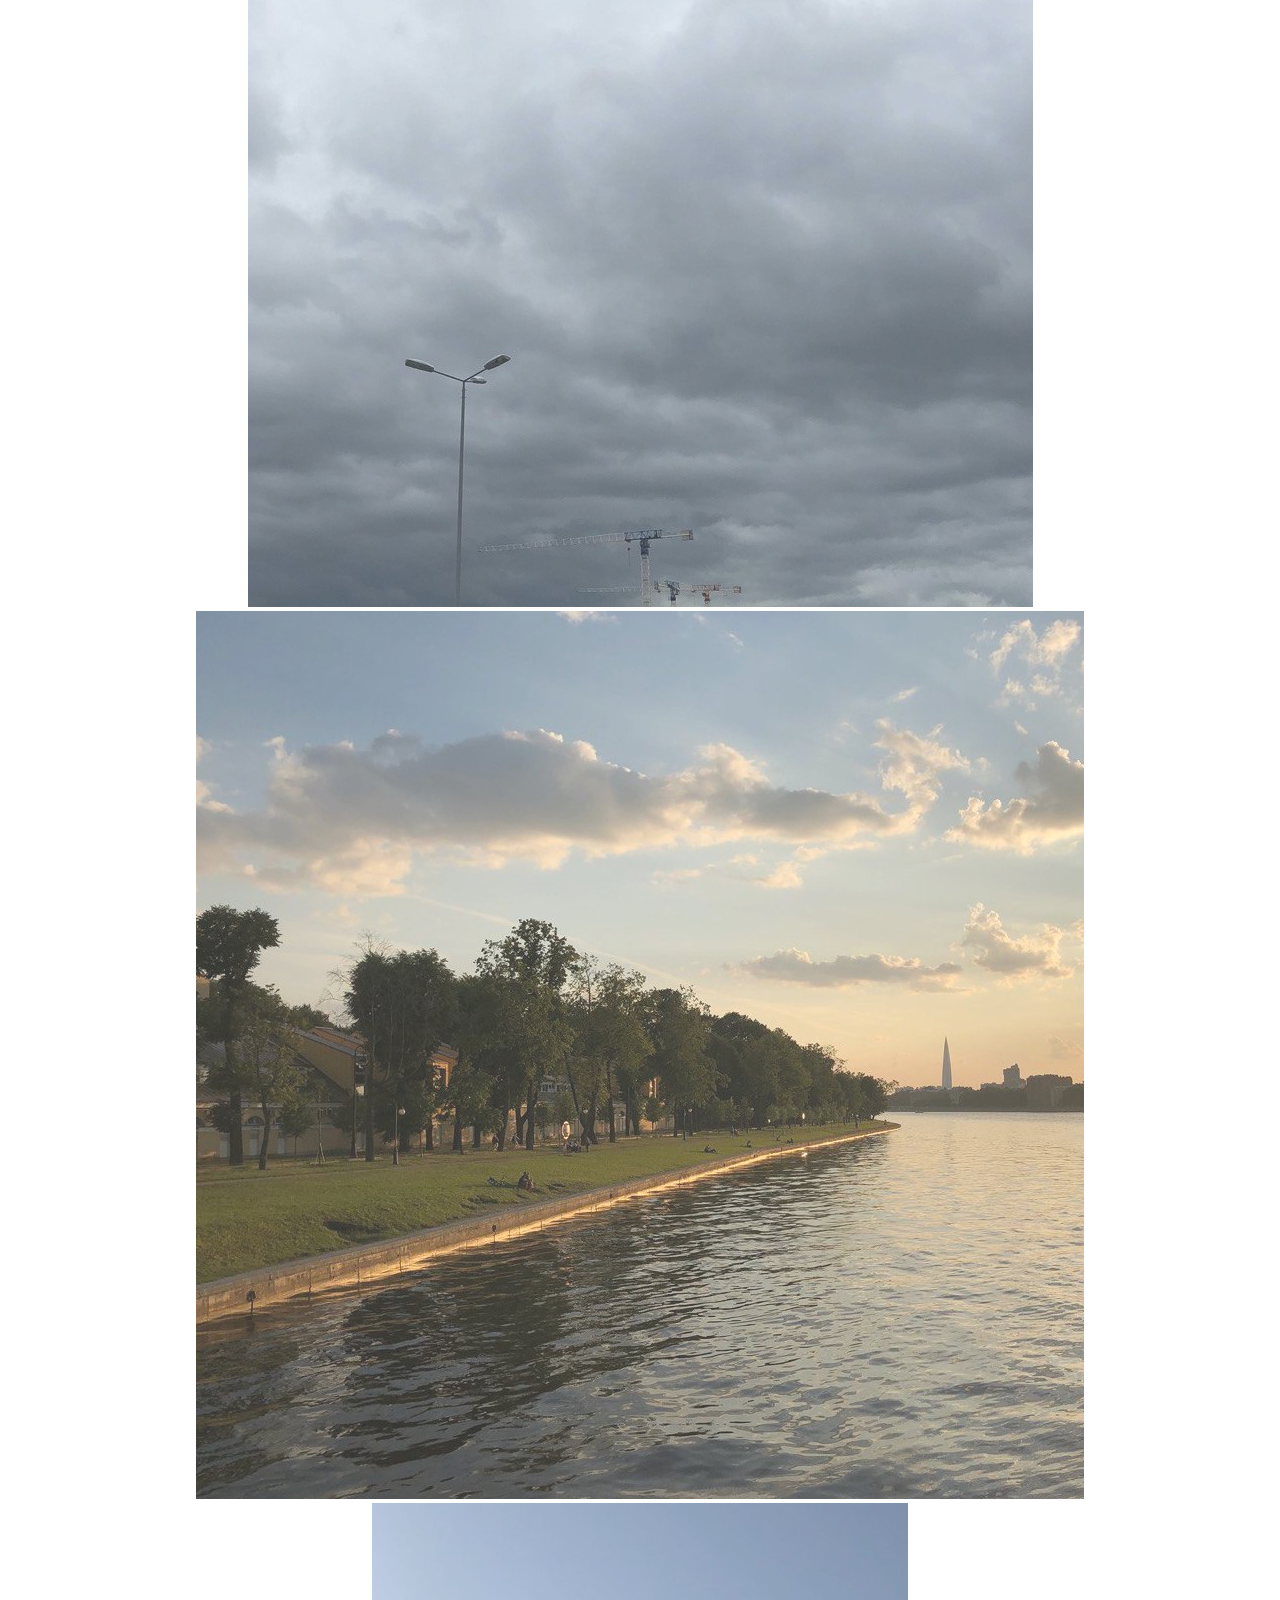
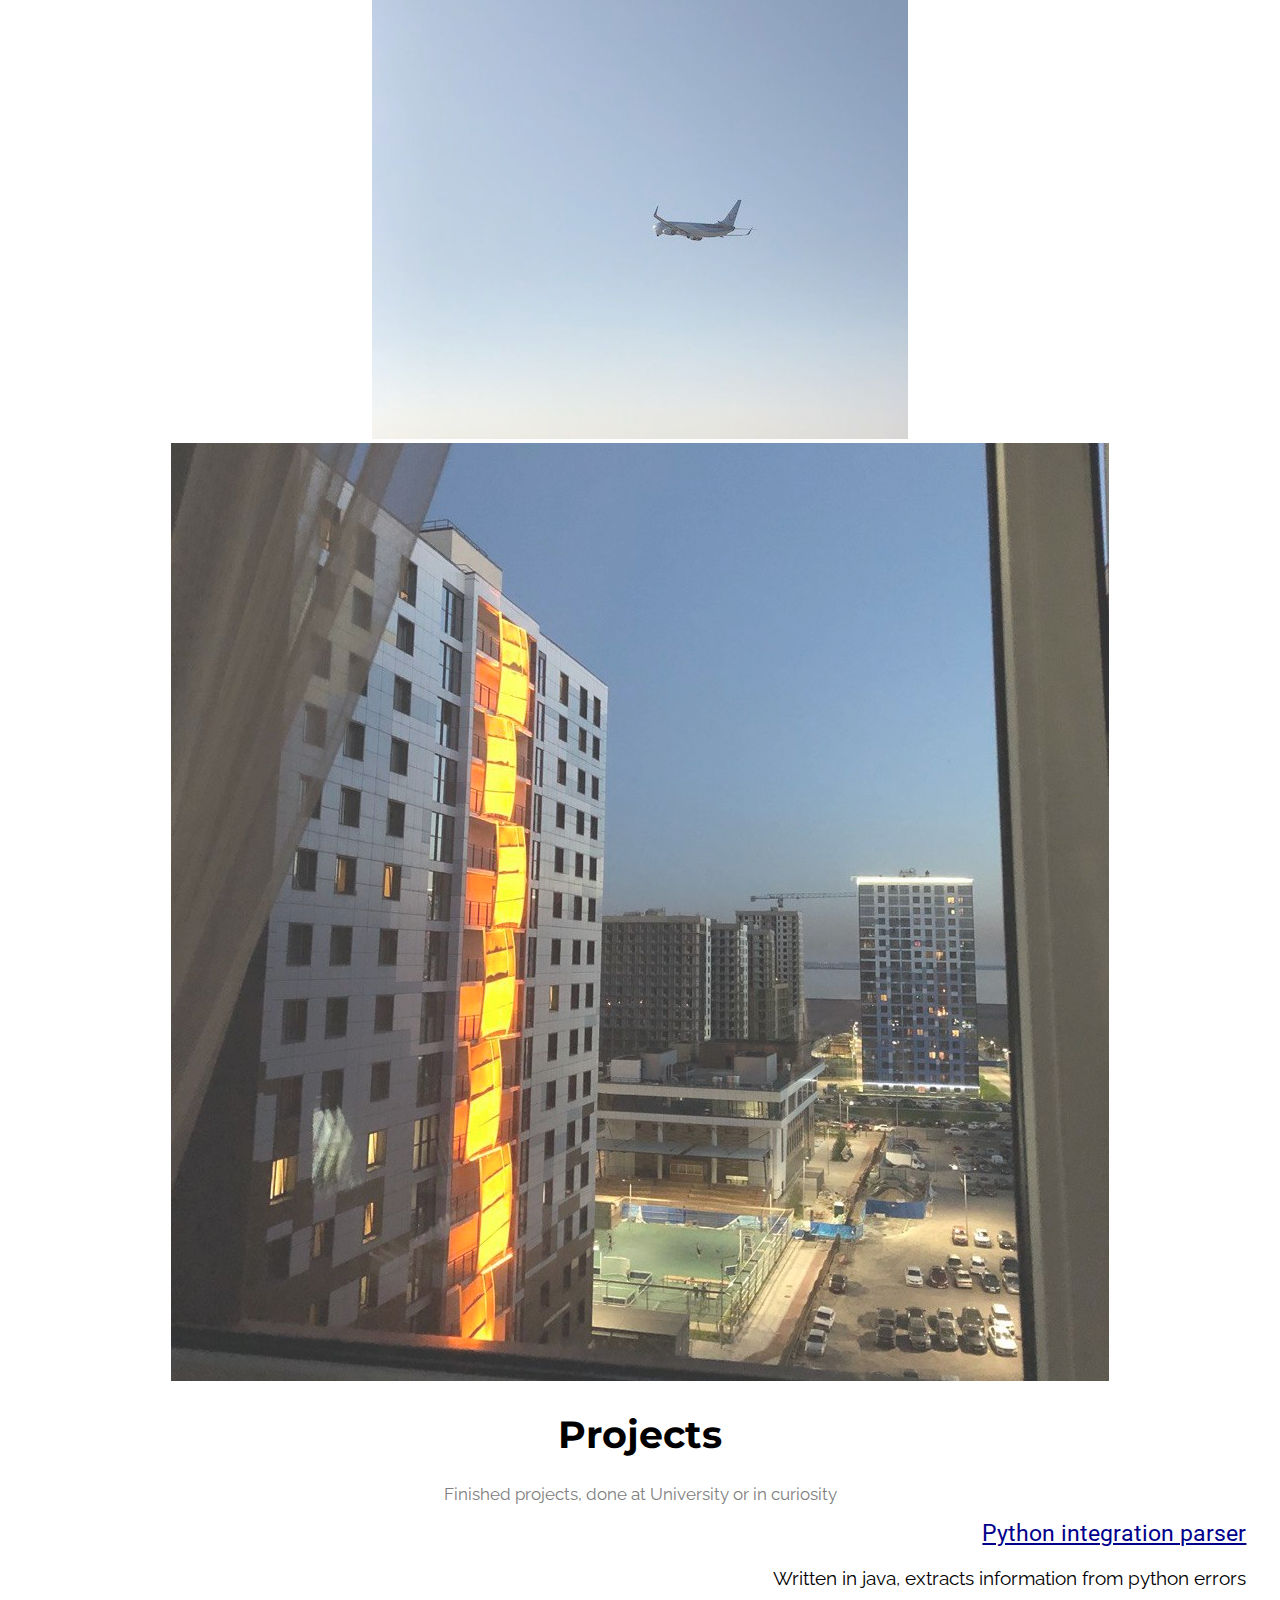
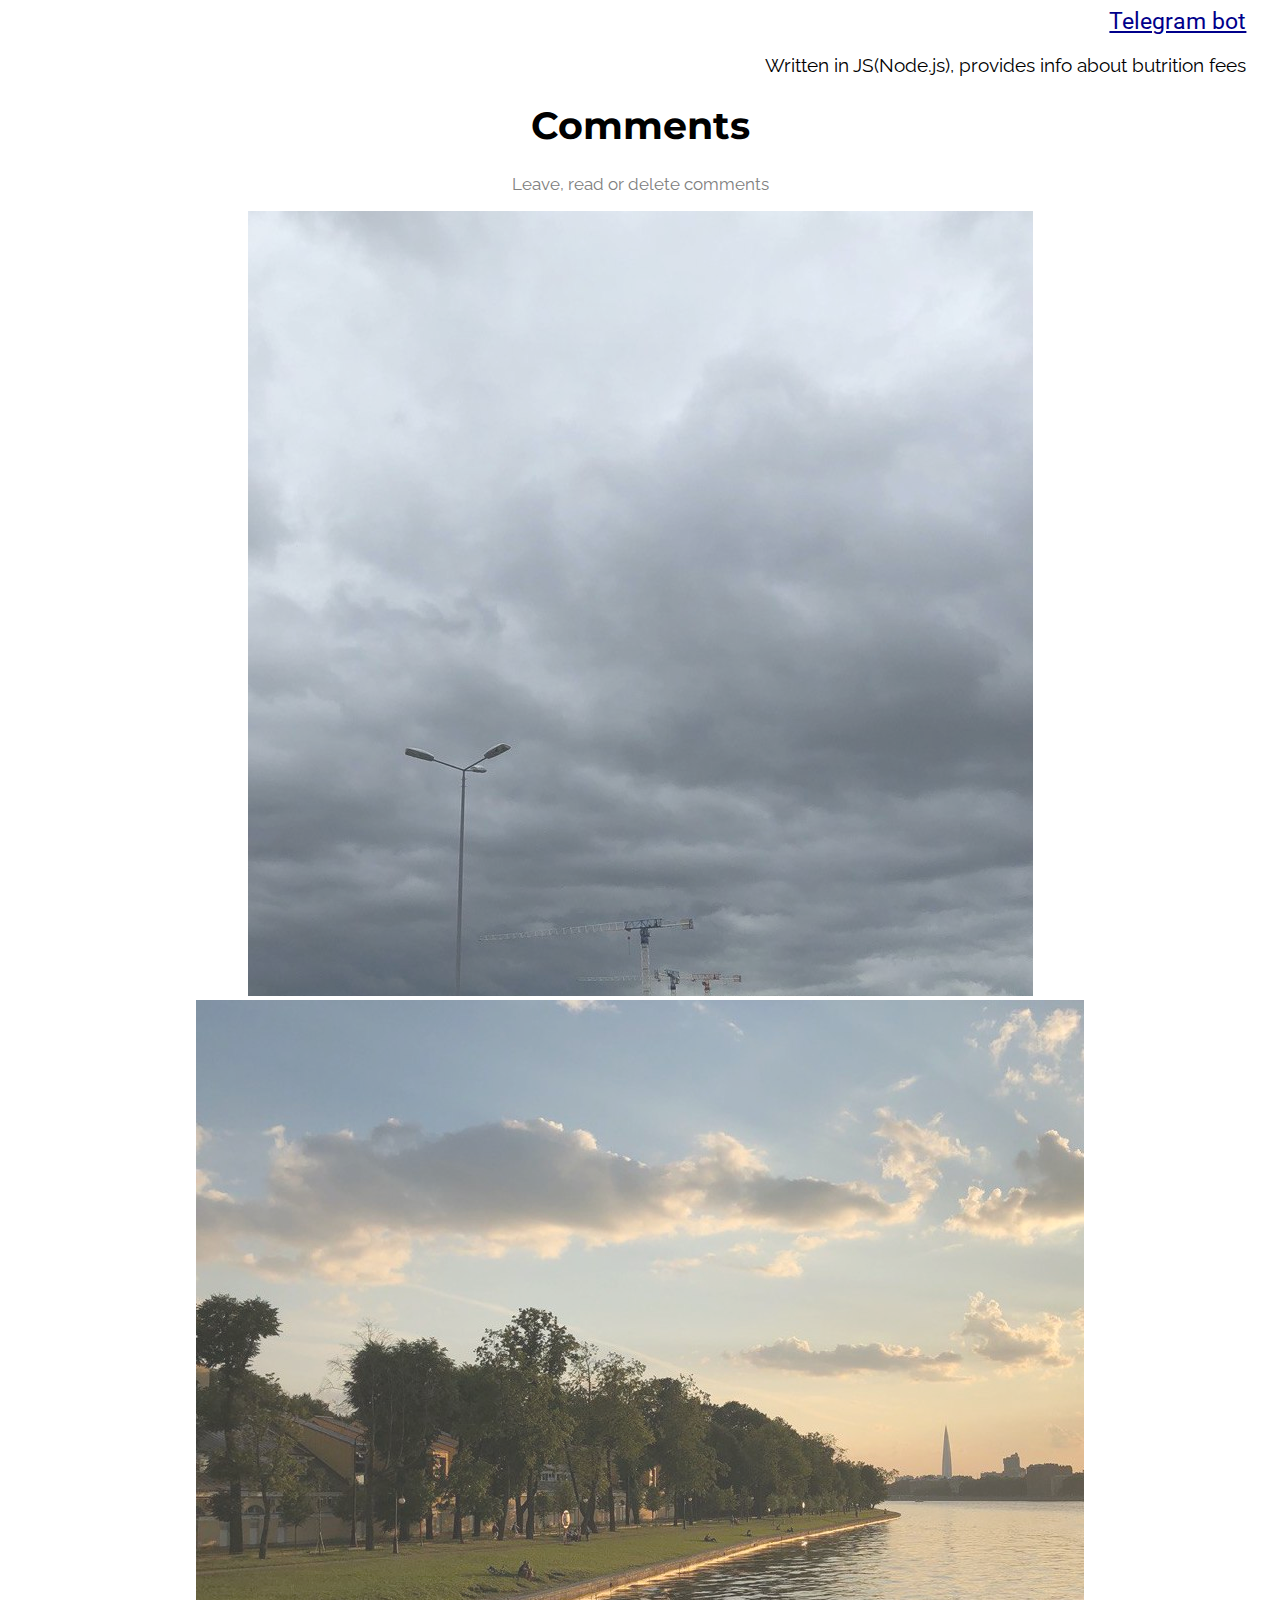
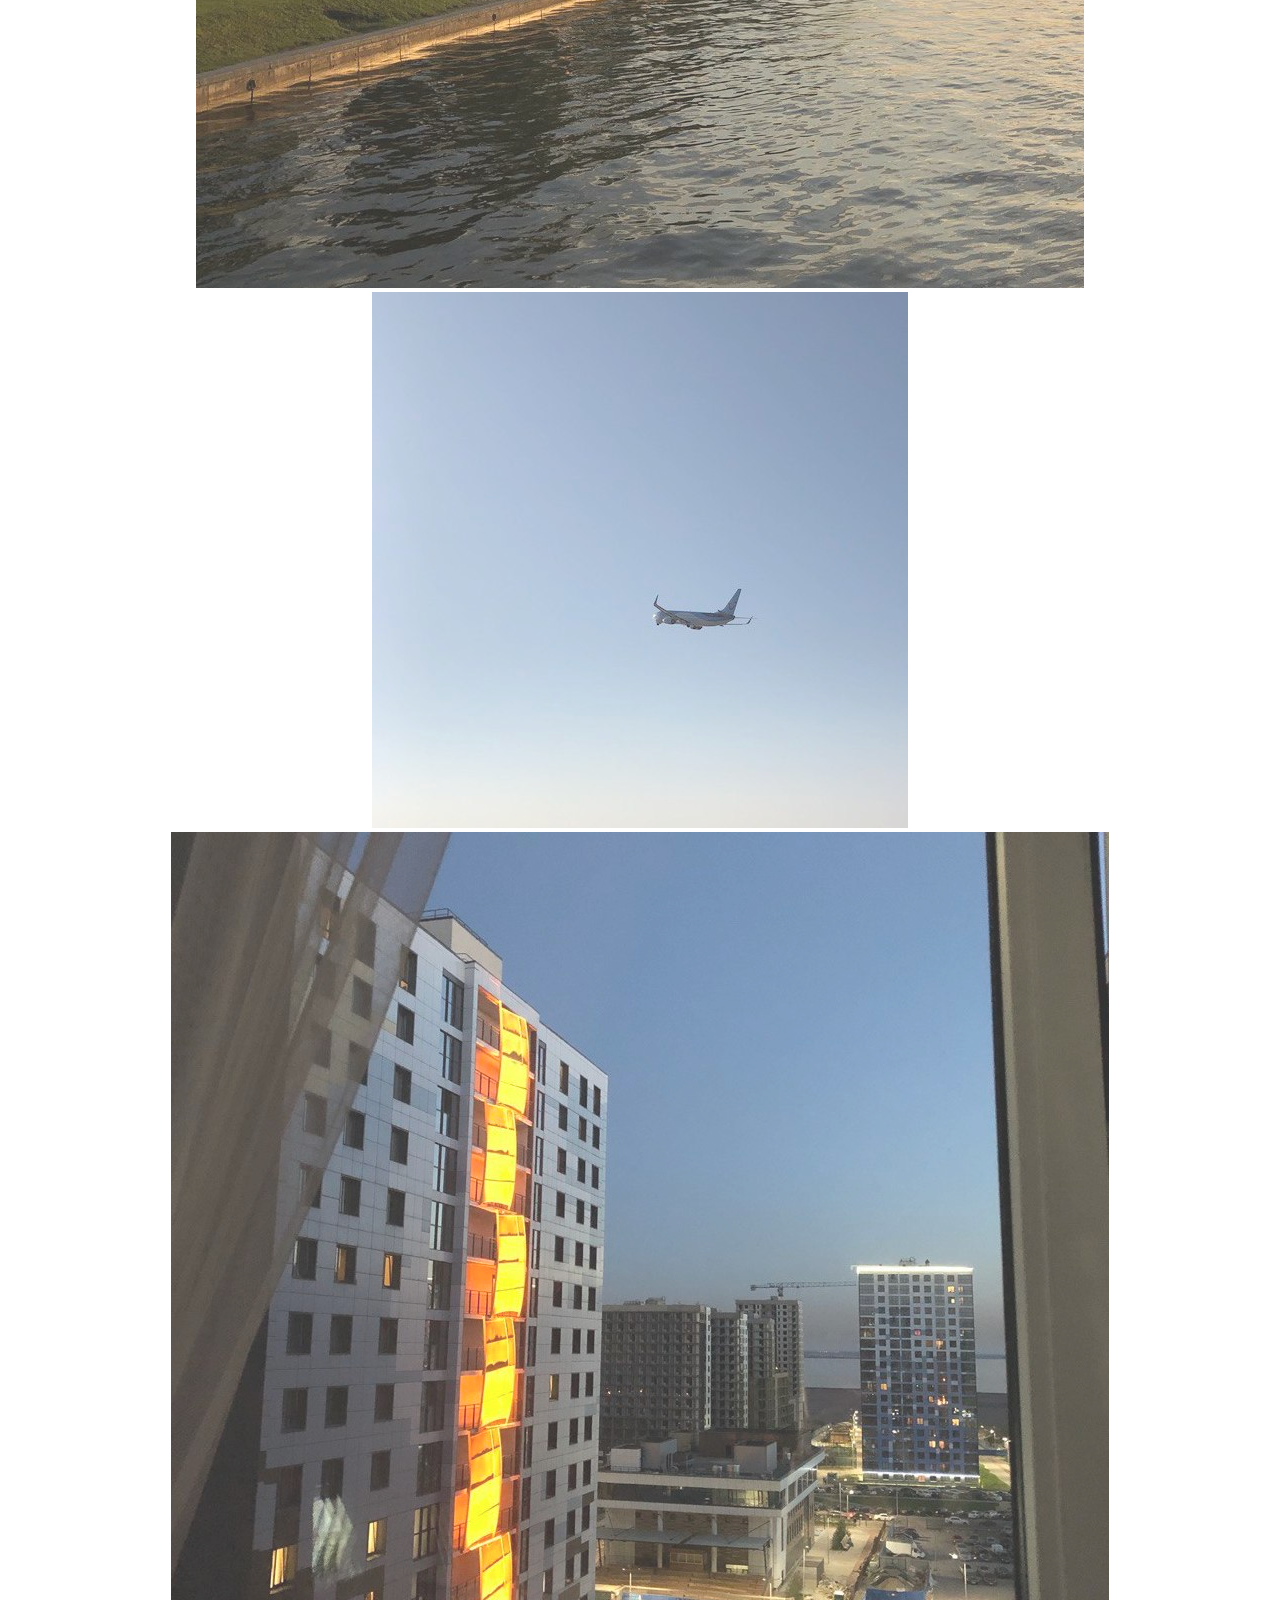
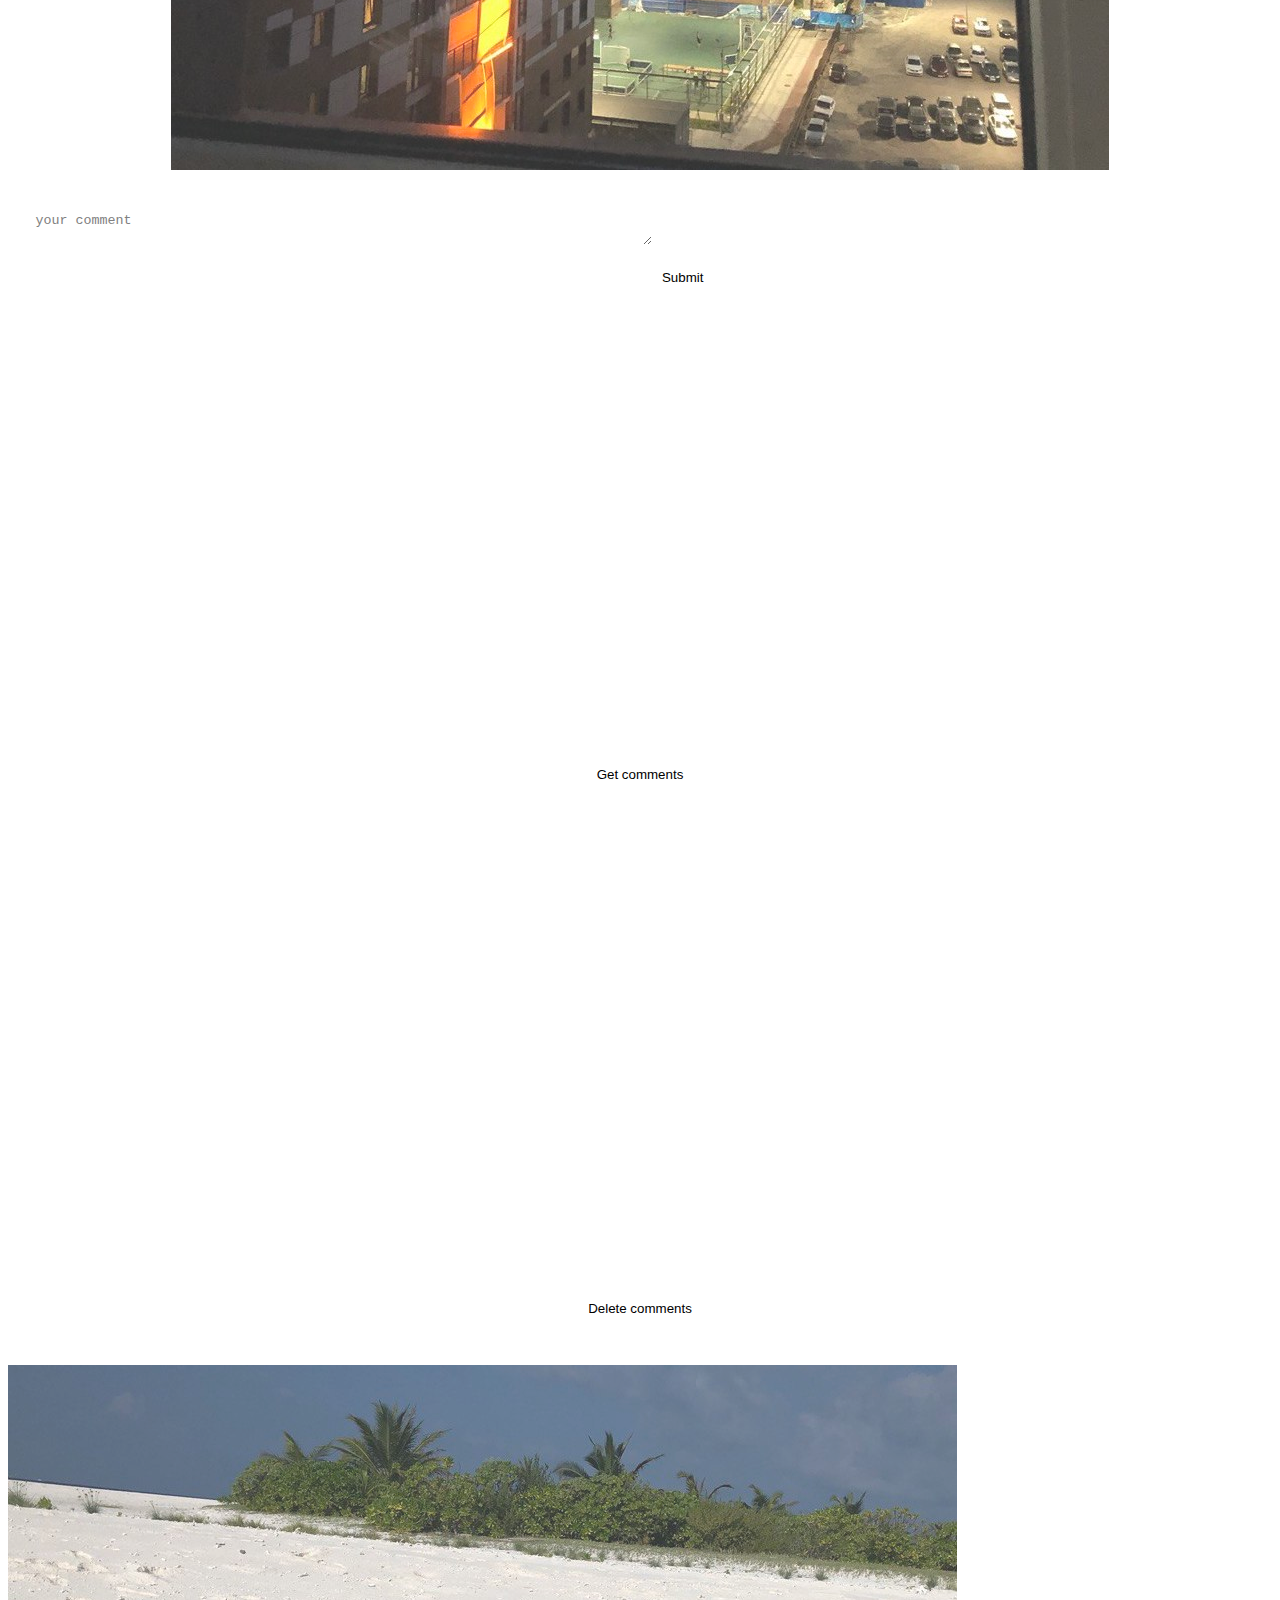
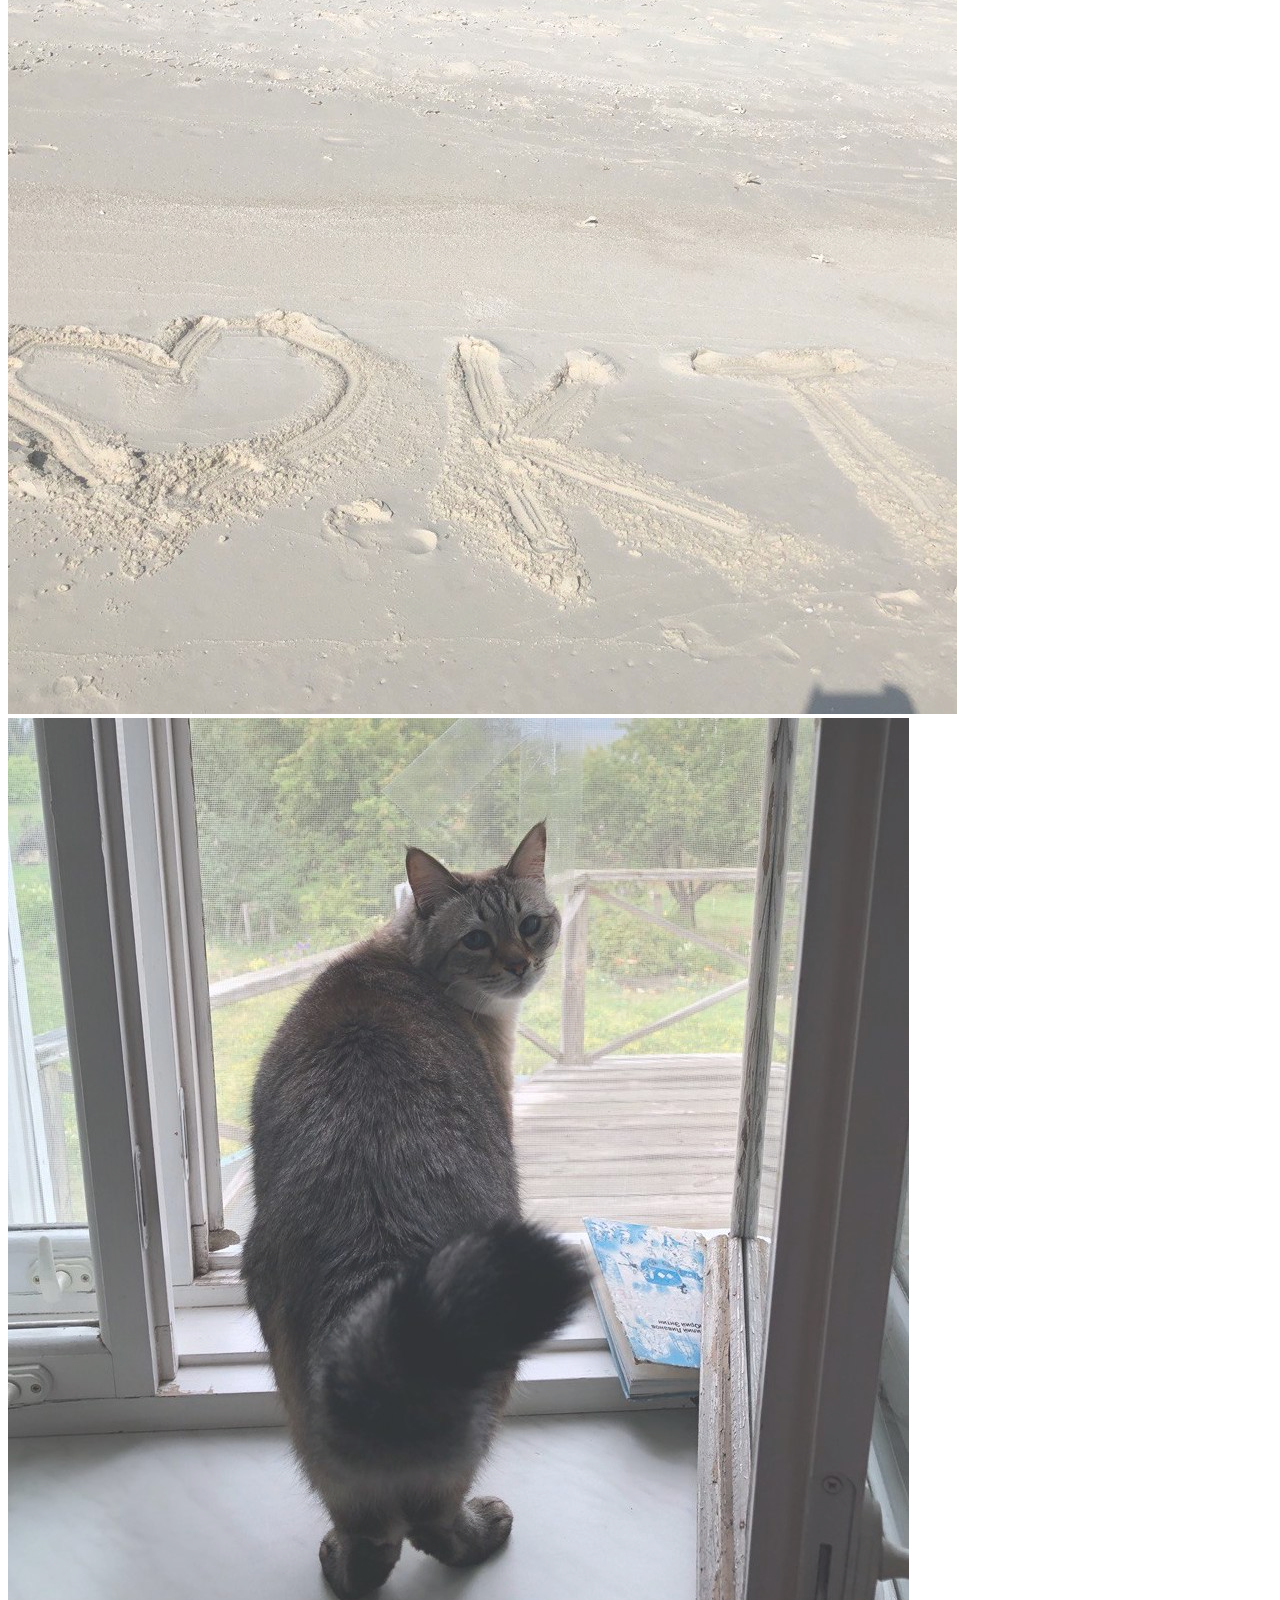
==== commit 9486c0cf: "change comment section layout" ====
--- a/portfolio/src/main/webapp/index.html
+++ b/portfolio/src/main/webapp/index.html
@@ -5,8 +5,7 @@
   <meta charset="UTF-8">
   <title>Portfolio</title>
   <link rel="stylesheet" href="style.css">
-  <link rel="stylesheet" href="https://stackpath.bootstrapcdn.com/bootstrap/4.5.0/css/bootstrap.min.css"
-    integrity="sha384-9aIt2nRpC12Uk9gS9baDl411NQApFmC26EwAOH8WgZl5MYYxFfc+NcPb1dKGj7Sk" crossorigin="anonymous">
+  <link rel="stylesheet" href="https://stackpath.bootstrapcdn.com/bootstrap/4.5.0/css/bootstrap.min.css" integrity="sha384-9aIt2nRpC12Uk9gS9baDl411NQApFmC26EwAOH8WgZl5MYYxFfc+NcPb1dKGj7Sk" crossorigin="anonymous">
   <script src="https://ajax.googleapis.com/ajax/libs/jquery/3.5.1/jquery.min.js"></script>
   <link href="https://fonts.googleapis.com/css2?family=Montserrat:wght@500&family=Raleway&family=Roboto:wght@300&display=swap" rel="stylesheet">
   <script src="script.js"></script>
@@ -14,102 +13,126 @@
 
 <body onload="getPhotos()">
   <div id="content">
-      <div class="row header">
-        <div class="col-2">
-          <img src="images/graffiti.jpg" alt="graffiti"></img>
-        </div>
-        <div class="col-2">
-          <img src="images/sky.jpg" alt="sky"></img>
-        </div>
-        <div class="col-2">
-          <img src="images/street.jpg" alt="street"></img>
-        </div>
-        <div class="col-6">
-          <h1>Masha Samsikova</h1>
-          <p class="caption">Second-year CS student at ITMO University, St.Petersburg, Russia</p>
-        </div>
-        <div class="col-4">
-          <h1>Education</h1>
-          <p class="caption">
-            My school & University & additional education
+    <div class="row header">
+      <div class="col-2">
+        <img src="images/graffiti.jpg" alt="graffiti"></img>
+      </div>
+      <div class="col-2">
+        <img src="images/sky.jpg" alt="sky"></img>
+      </div>
+      <div class="col-2">
+        <img src="images/street.jpg" alt="street"></img>
+      </div>
+      <div class="col-6">
+        <h1>Masha Samsikova</h1>
+        <p class="caption">Second-year CS student at ITMO University, St.Petersburg, Russia</p>
+      </div>
+      <div class="col-4">
+        <h1>Education</h1>
+        <p class="caption">
+          My school & University & additional education
+        </p>
+      </div>
+      <div class="col-2">
+        <img src="images/itmo-university.jpg" alt="university"></img>
+      </div>
+      <div class="col-2">
+        <img src="images/school.jpg" alt="school"></img>
+      </div>
+      <div class="col-2">
+        <img src="images/alley.jpg" alt="alley"></img>
+      </div>
+      <div class="col-2">
+        <img src="images/white-night.jpg" alt="nights"></img>
+      </div>
+      <div class="col-12 info left-align">
+        <a class="link" href="https://en.itmo.ru/">
+          Itmo University
+        </a>
+        <p class="additional">
+          Applied mathematics & CS
+        </p>
+        <a class="link" href="https://en.wikipedia.org/wiki/Saint_Petersburg_State_University">
+          SpbSU Academic Gymnasium
+        </a>
+        <p class="additional">
+          Chemestry & Biology
+        </p>
+      </div>
+      <div class="col-2">
+        <img src="images/sky.jpg" alt="sky"></img>
+      </div>
+      <div class="col-2">
+        <img src="images/river.jpg" alt="river"></img>
+      </div>
+      <div class="col-2">
+        <img src="images/plain.jpg" alt="plain"></img>
+      </div>
+      <div class="col-2">
+        <img src="images/house.jpg" alt="house"></img>
+      </div>
+      <div class="col-4">
+        <h1>Projects</h1>
+        <p class="caption">
+          Finished projects, done at University or in curiosity
+        </p>
+      </div>
+      <div class="col-12 info right-align">
+        <div>
+          <a class="link" href="https://github.com/holounic/jb-python-integration-parser">
+            Python integration parser
+          </a>
+          <p class="additional">
+            Written in java, extracts information from python errors
           </p>
         </div>
-        <div class="col-2">
-          <img src="images/itmo-university.jpg" alt="university"></img>
-        </div>
-        <div class="col-2">
-          <img src="images/school.jpg" alt="school"></img>
-        </div>
-        <div class="col-2">
-          <img src="images/alley.jpg" alt="alley"></img>
-        </div>
-        <div class="col-2">
-          <img src="images/white-night.jpg" alt="nights"></img>
-        </div>
-        <div class="col-12 info left-align">
-          <a class="link" href="https://en.itmo.ru/">
-            Itmo University
+        <div>
+          <a class="link" href="https://github.com/holounic/food-bot">
+            Telegram bot
           </a>
           <p class="additional">
-            Applied mathematics & CS
-          </p>
-          <a class="link" href="https://en.wikipedia.org/wiki/Saint_Petersburg_State_University">
-            SpbSU Academic Gymnasium
-          </a>
-          <p class="additional">
-            Chemestry & Biology
+            Written in JS(Node.js), provides info about butrition fees
           </p>
         </div>
-        <div class="col-2">
-          <img src="images/sky.jpg" alt="sky"></img>
-        </div>
-        <div class="col-2">
-          <img src="images/river.jpg" alt="river"></img>
-        </div>
-        <div class="col-2">
-          <img src="images/plain.jpg" alt="plain"></img>
-        </div>
-        <div class="col-2">
-          <img src="images/house.jpg" alt="house"></img>
-        </div>
-        <div class="col-4">
-          <h1>Projects</h1>
-          <p class="caption">
-            Finished projects, done at University or in curiosity
-          </p>
-        </div>
-        <div class="col-12 info right-align">
-          <div>
-            <a class="link" href="https://github.com/holounic/jb-python-integration-parser">
-              Python integration parser
-            </a>
-            <p class="additional">
-              Written in java, extracts information from python errors
-            </p>
-          </div>
-          <div>
-            <a class="link" href="https://github.com/holounic/food-bot">
-              Telegram bot
-            </a>
-            <p class="additional">
-              Written in JS(Node.js), provides info about butrition fees
-            </p>
-          </div>
-        </div>
       </div>
-    <div class="comment-section">
-      <form action="/data" method="POST">
-        <textarea name="comment-input">one, two, three</textarea>
-        <input type="submit" />
-      </form>
-      <button type="button" class="btn btn-info" onclick="getComment()">get comment</button>
-      <button type="button" class="btn btn-info" onclick="deleteComments()">delete comments</button>
-      <div id="comment-container"></div>
+      <div class="col-4">
+        <h1>Comments</h1>
+        <p class="caption">
+          Leave, read or delete comments
+        </p>
+      </div>
+      <div class="col-2">
+        <img src="images/sky.jpg" alt="sky"></img>
+      </div>
+      <div class="col-2">
+        <img src="images/river.jpg" alt="river"></img>
+      </div>
+      <div class="col-2">
+        <img src="images/plain.jpg" alt="plain"></img>
+      </div>
+      <div class="col-2">
+        <img src="images/house.jpg" alt="house"></img>
+      </div>
+      <div class="col-8 left-align comment-section">
+        <form action="/data" method="POST">
+          <textarea name="comment-input">your comment</textarea>
+          <input type="submit" />
+        </form>
+      </div>
+      <div class="col-2">
+        <button type="button" class="comment-button" onclick="getComments()">Get comments</button>
+      </div>
+      <div class="col-2">
+        <button type="button" class="comment-button" onclick="deleteComments()">Delete comments</button>
+      </div>
+      <div class="cl-12">
+        <div id="comment-container"></div>
+      </div>
     </div>
   </div>
   <div class="row" id="photo-container"></div>
 </body>
-<script src="https://stackpath.bootstrapcdn.com/bootstrap/4.5.0/js/bootstrap.min.js"
-  integrity="sha384-OgVRvuATP1z7JjHLkuOU7Xw704+h835Lr+6QL9UvYjZE3Ipu6Tp75j7Bh/kR0JKI" crossorigin="anonymous">
+<script src="https://stackpath.bootstrapcdn.com/bootstrap/4.5.0/js/bootstrap.min.js" integrity="sha384-OgVRvuATP1z7JjHLkuOU7Xw704+h835Lr+6QL9UvYjZE3Ipu6Tp75j7Bh/kR0JKI" crossorigin="anonymous">
 </script>
+
 </html>--- a/portfolio/src/main/webapp/style.css
+++ b/portfolio/src/main/webapp/style.css
@@ -12,7 +12,8 @@
   font-size: 3vw;
 }
 
-.header h2, .section h2 {
+.header h2,
+.section h2 {
   font-family: 'Roboto', sans-serif;
   font-size: 120%;
 }
@@ -22,7 +23,8 @@
   font-size: 1.3vw;
 }
 
-.link, .name {
+.link,
+.name {
   color: darkblue;
   font-family: 'Roboto', sans-serif;
   font-size: 120%;
@@ -55,18 +57,54 @@
   padding-right: 2vw;
 }
 
-.fact-section, .comment-section {
+.fact-section,
+.comment-section {
   text-align: center;
 }
 
-#fact-container, #comment-container {
+#fact-container,
+#comment-container {
   margin-top: 10px;
 }
 
-.col-2:hover img, .col-6:hover img {
+.col-2:hover img,
+.col-6:hover img {
   opacity: 1;
 }
 
 .info {
   font-size: 1.5vw;
+}
+
+.comment-section textarea {
+  color: gray;
+  margin-top: 3%;
+  margin-bottom: 3%;
+  border: none;
+  border-radius: 0.6rem;
+  width: 48vw;
+  display: inline-block !important;
+}
+
+.comment-section input {
+  background-color: white;
+  border: none !important;
+  display: inline-block !important;
+}
+
+.comment-section input:hover {
+  color: red !important;
+}
+
+.comment-button {
+  background-color: white;
+  color: black;
+  margin: 3%;
+  border: none;
+  display: inline-block !important;
+  padding-top: 35%;
+}
+
+.comment-button:hover {
+  color: red !important;
 }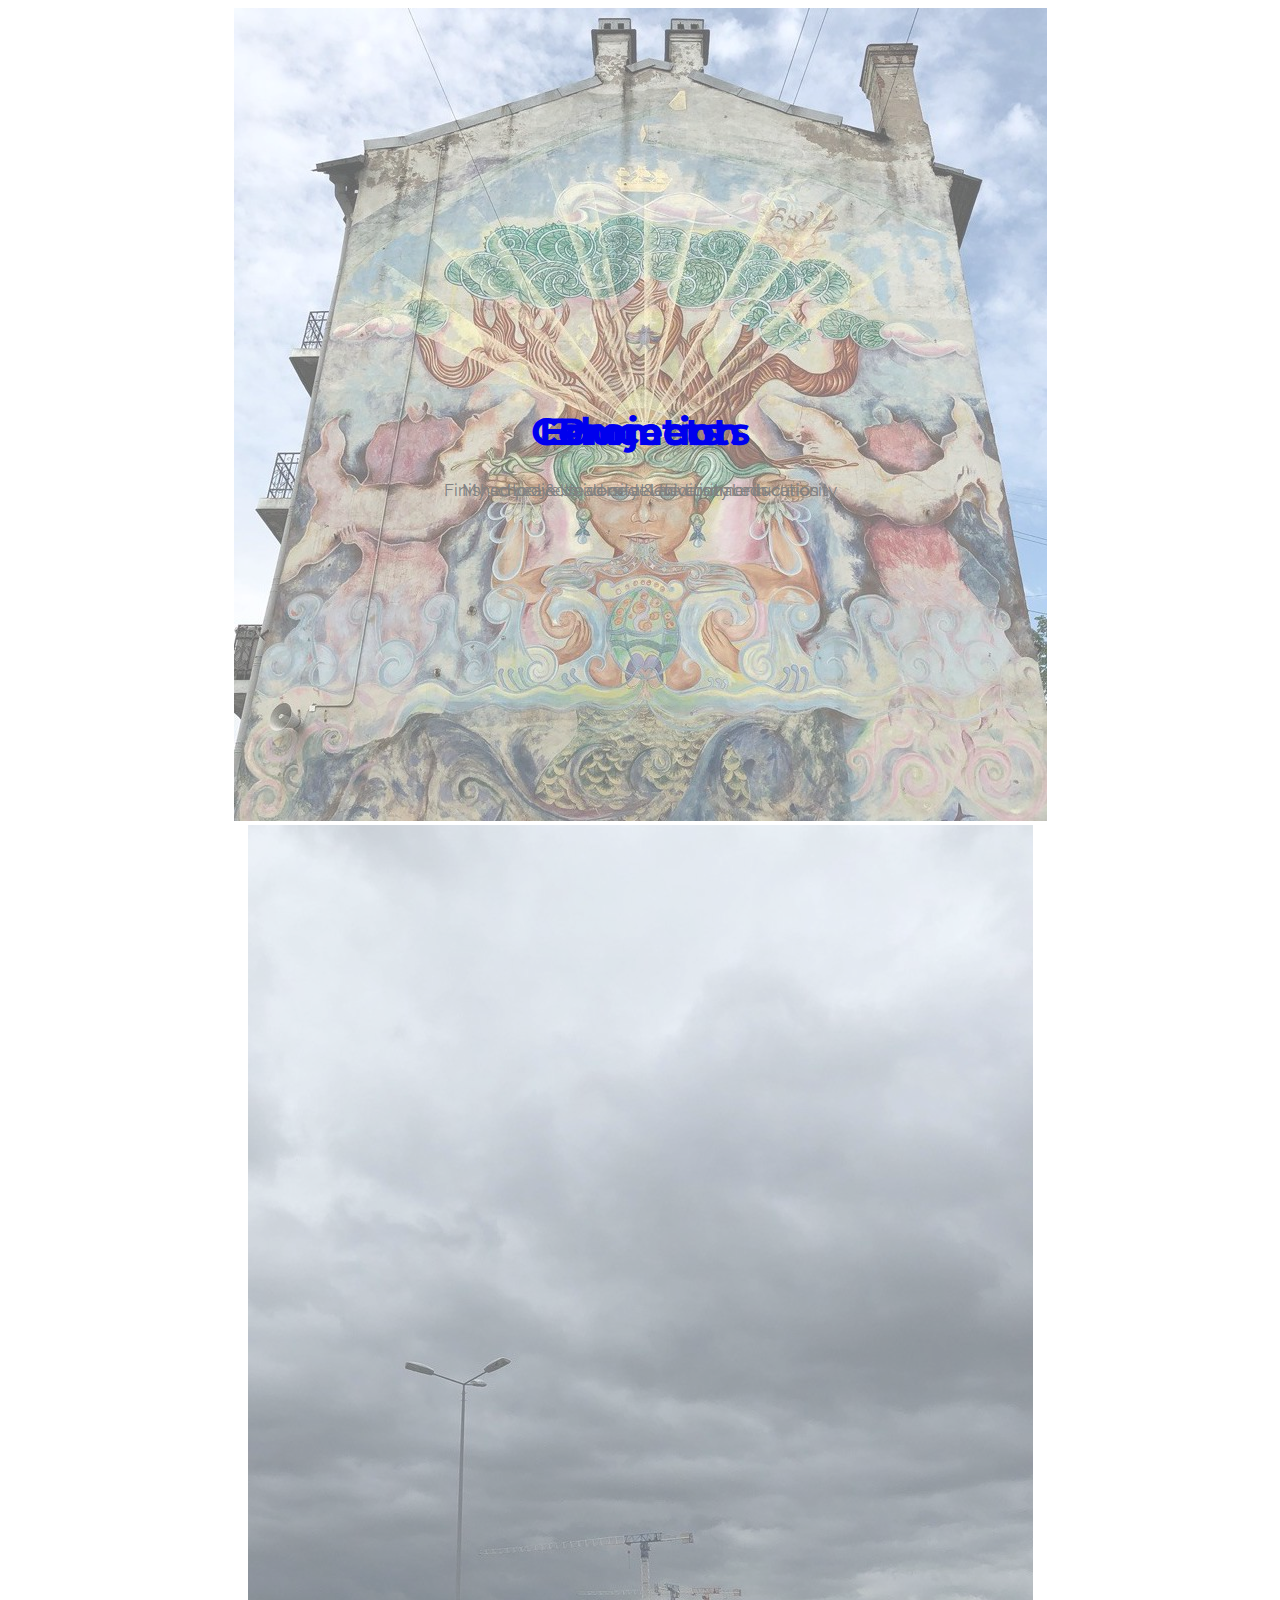
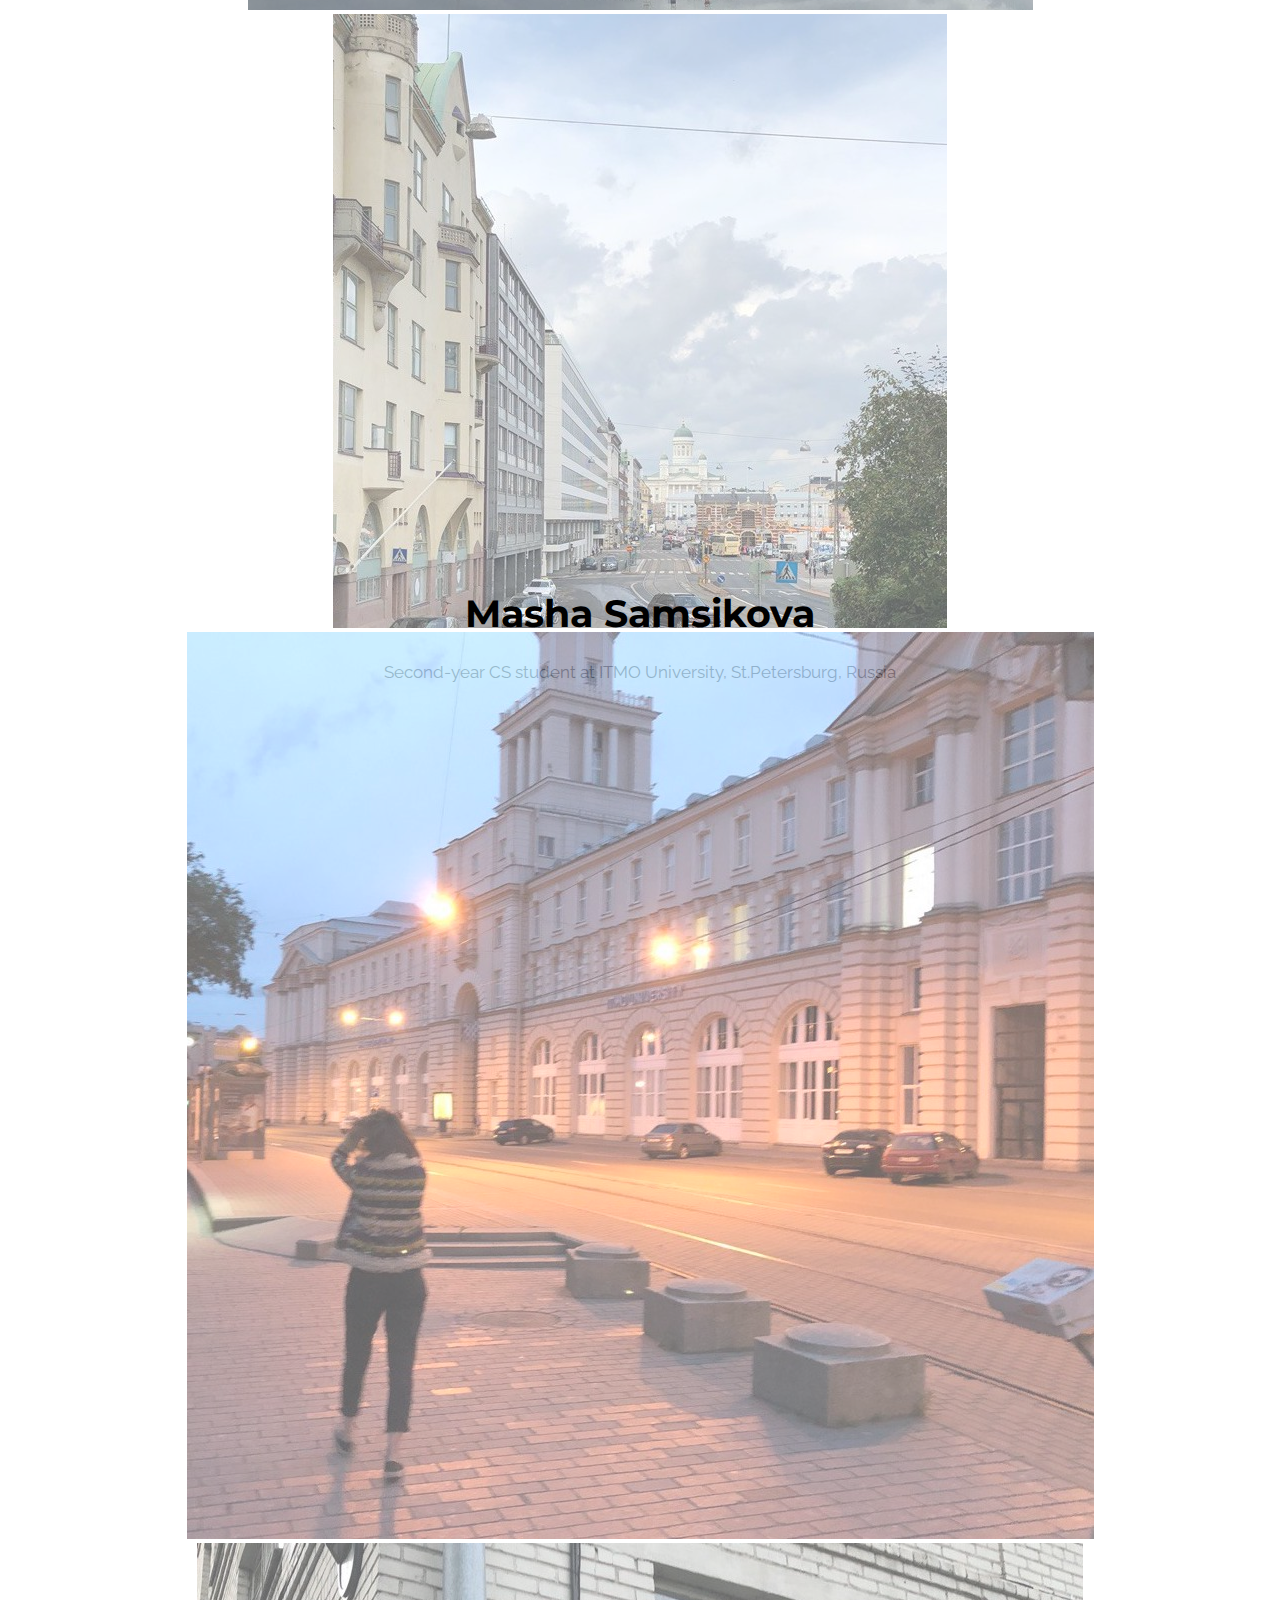
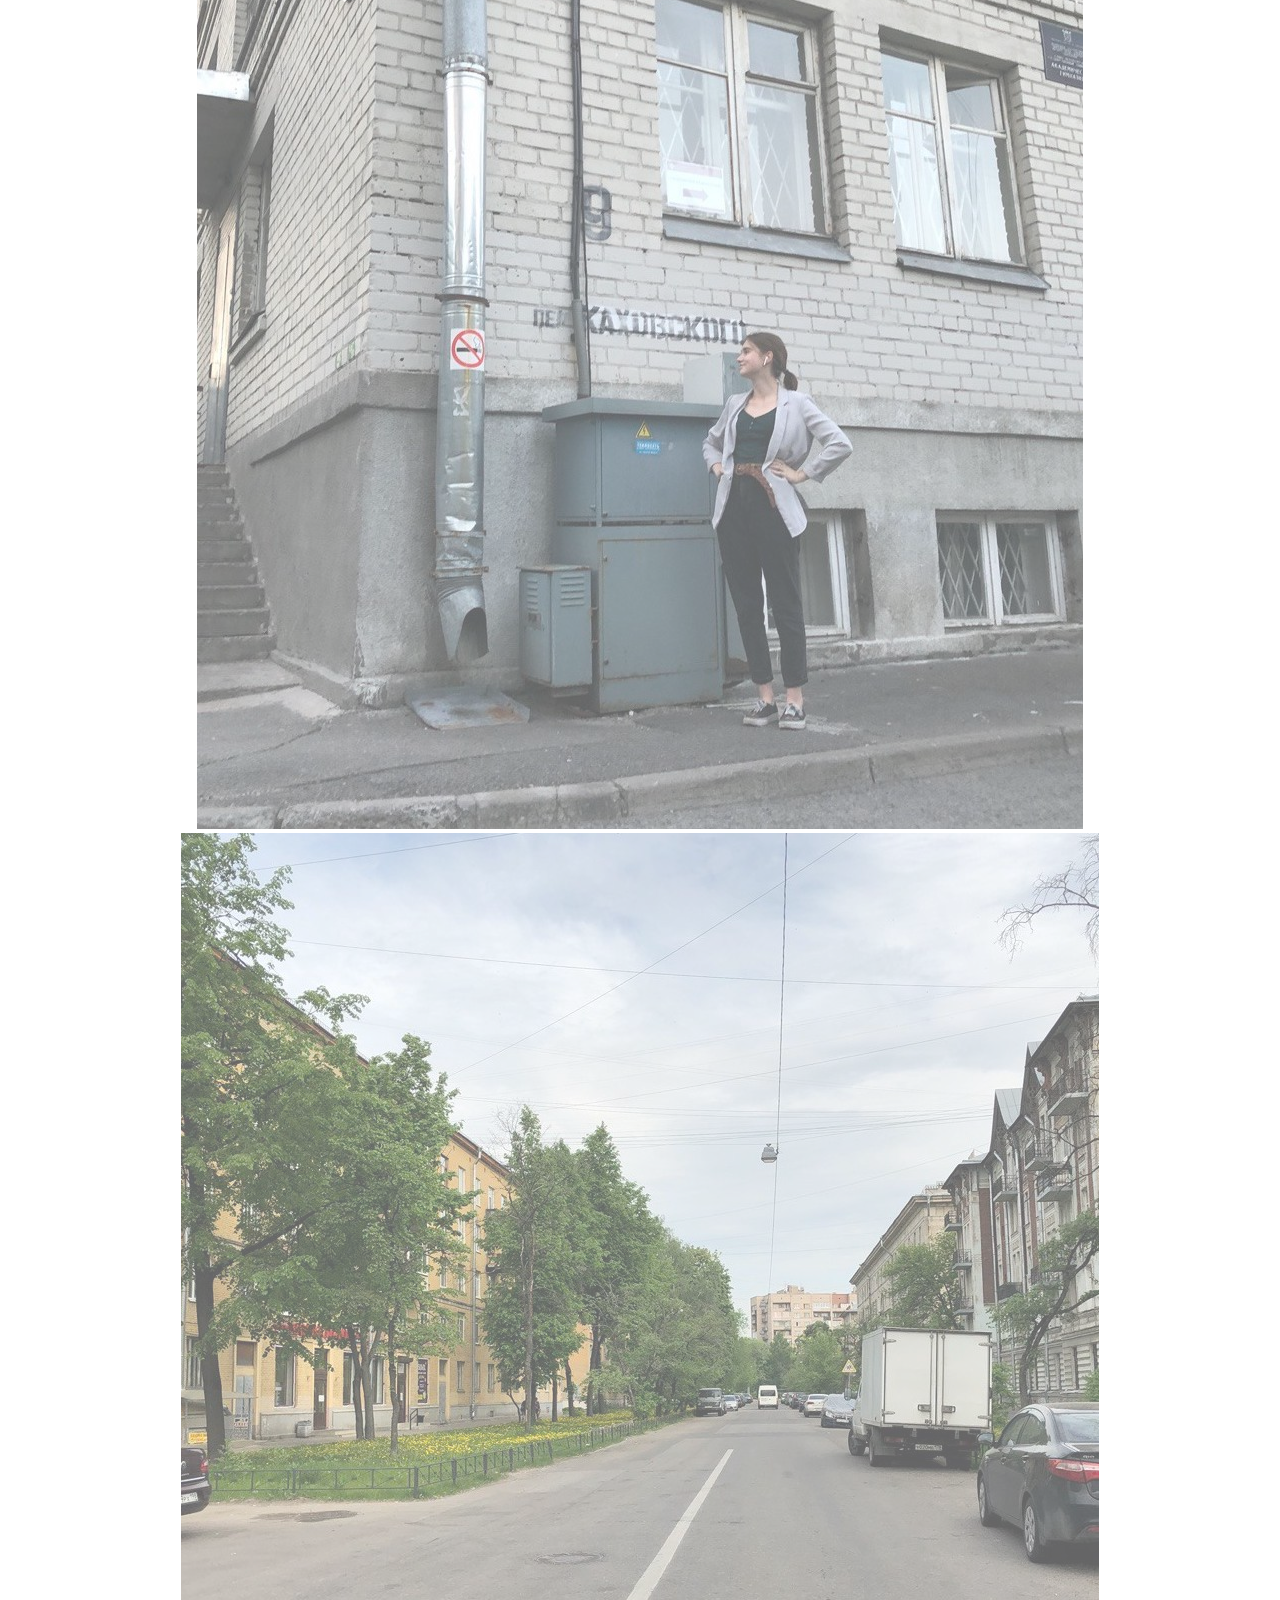
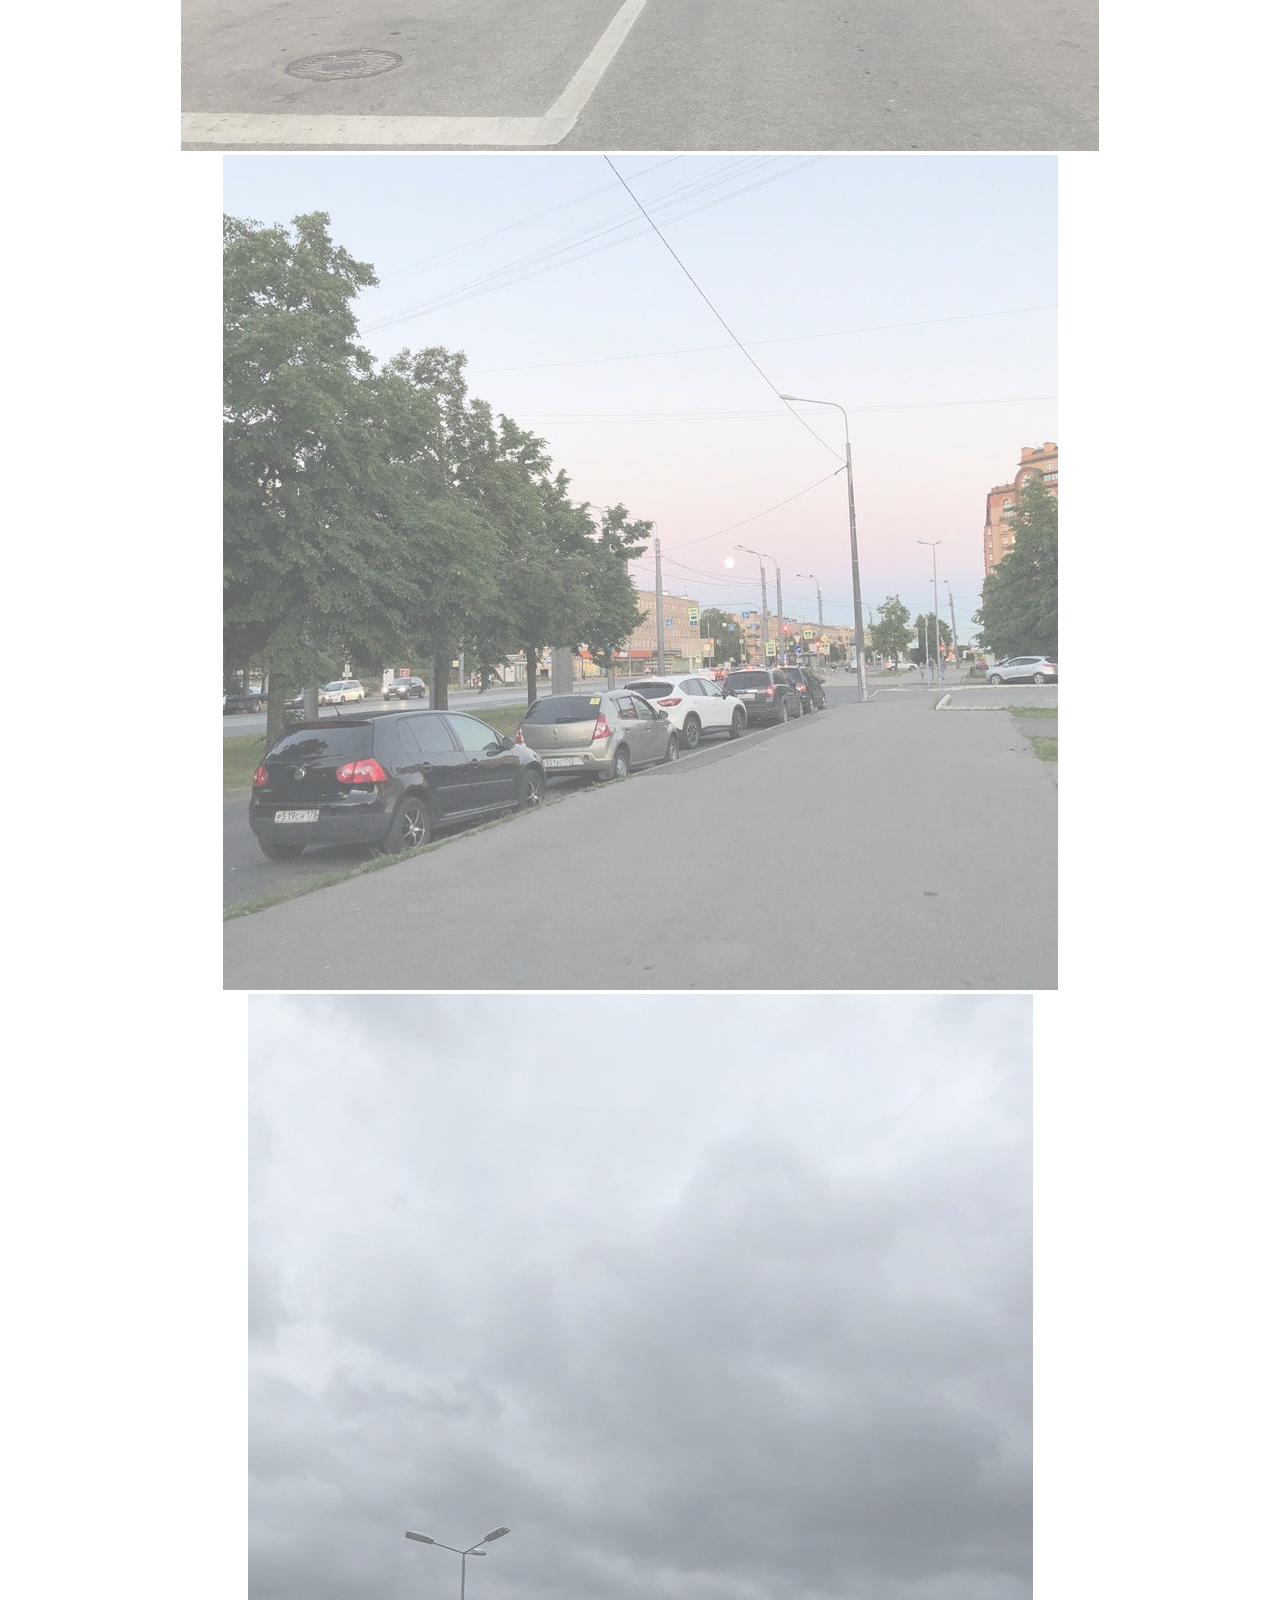
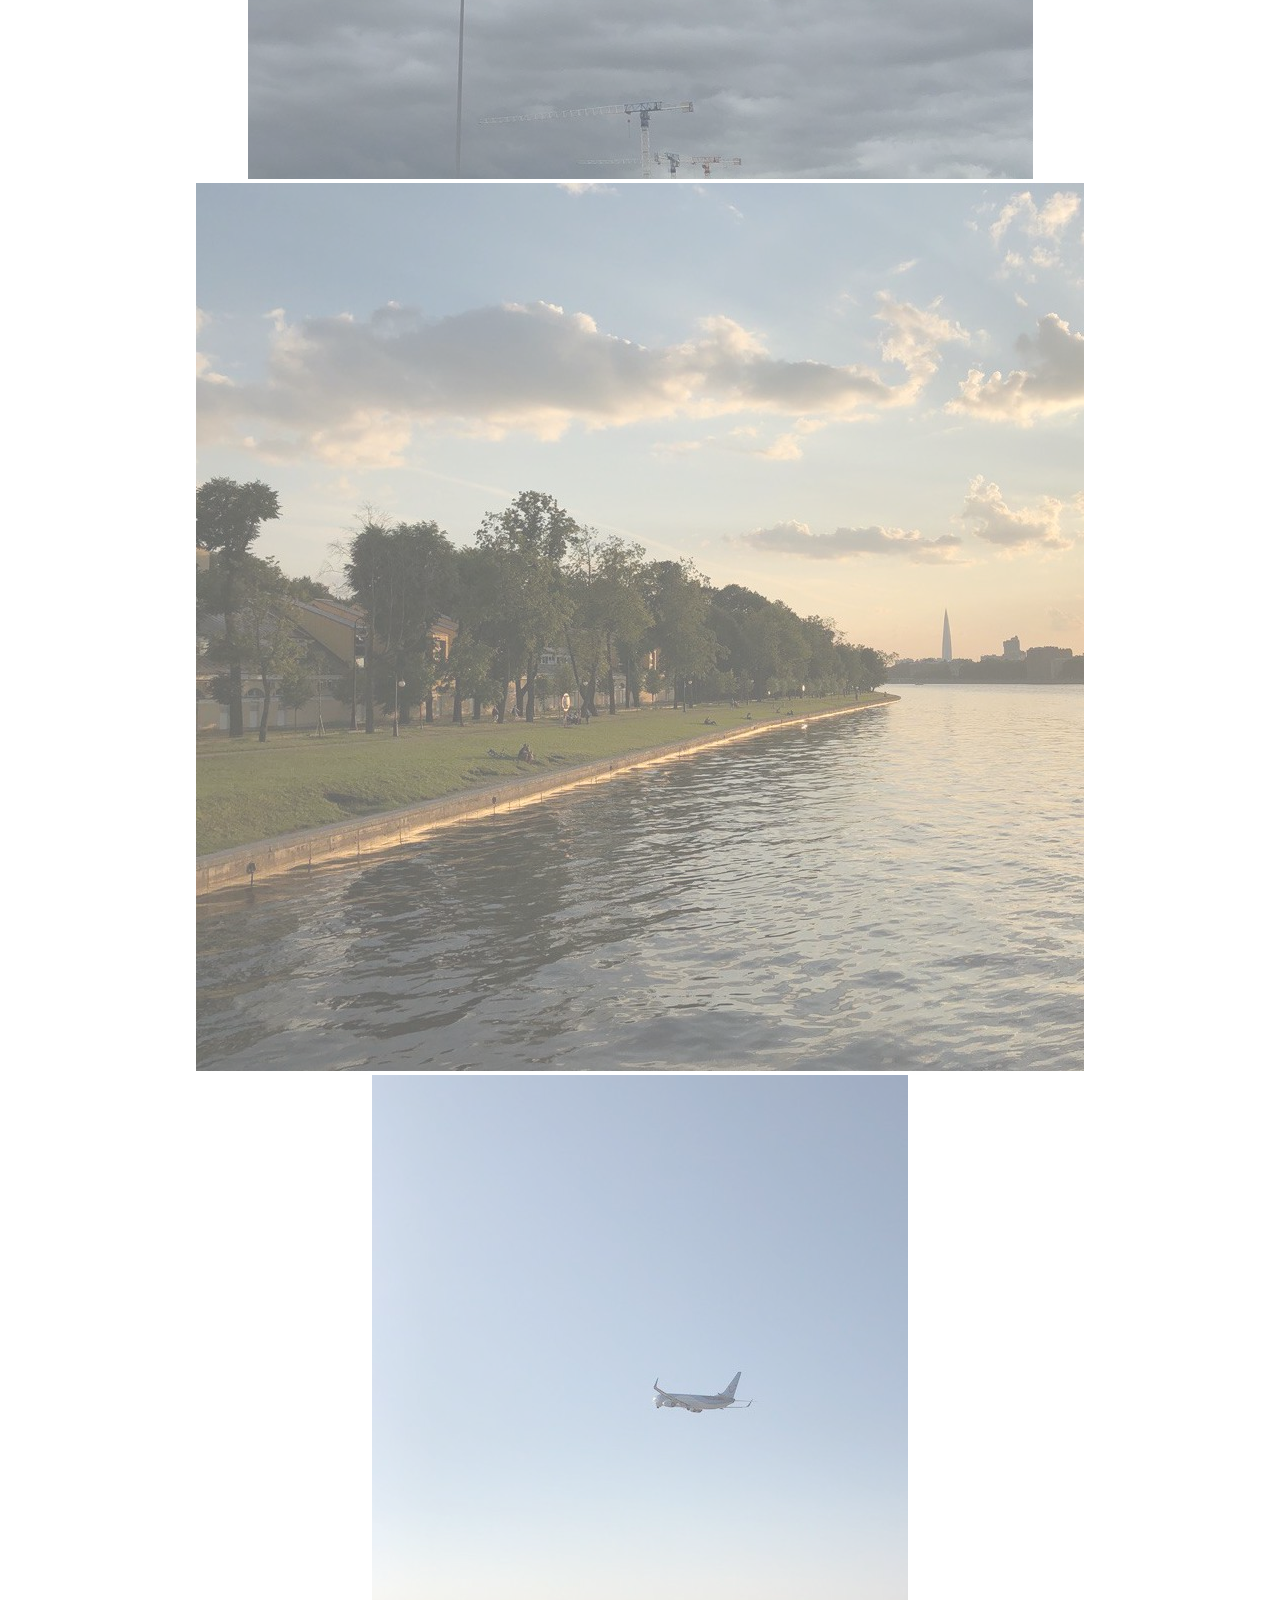
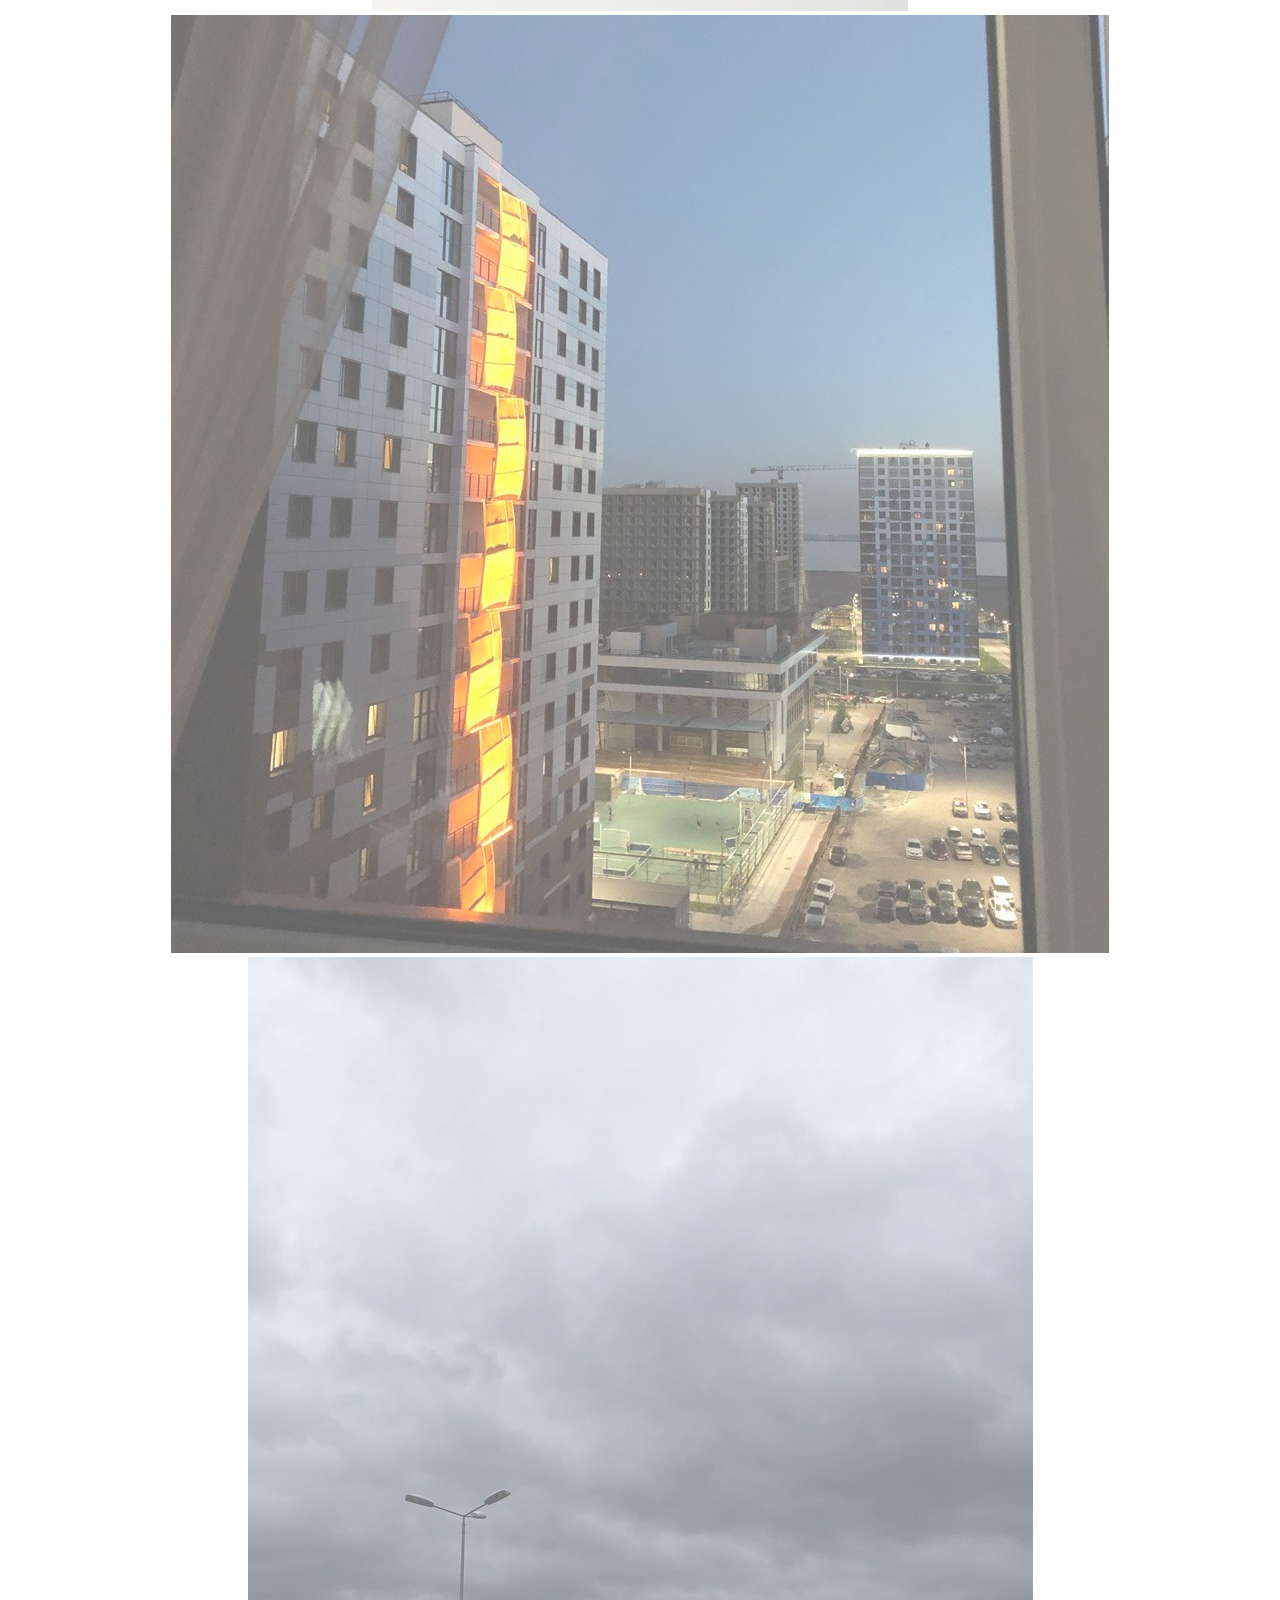
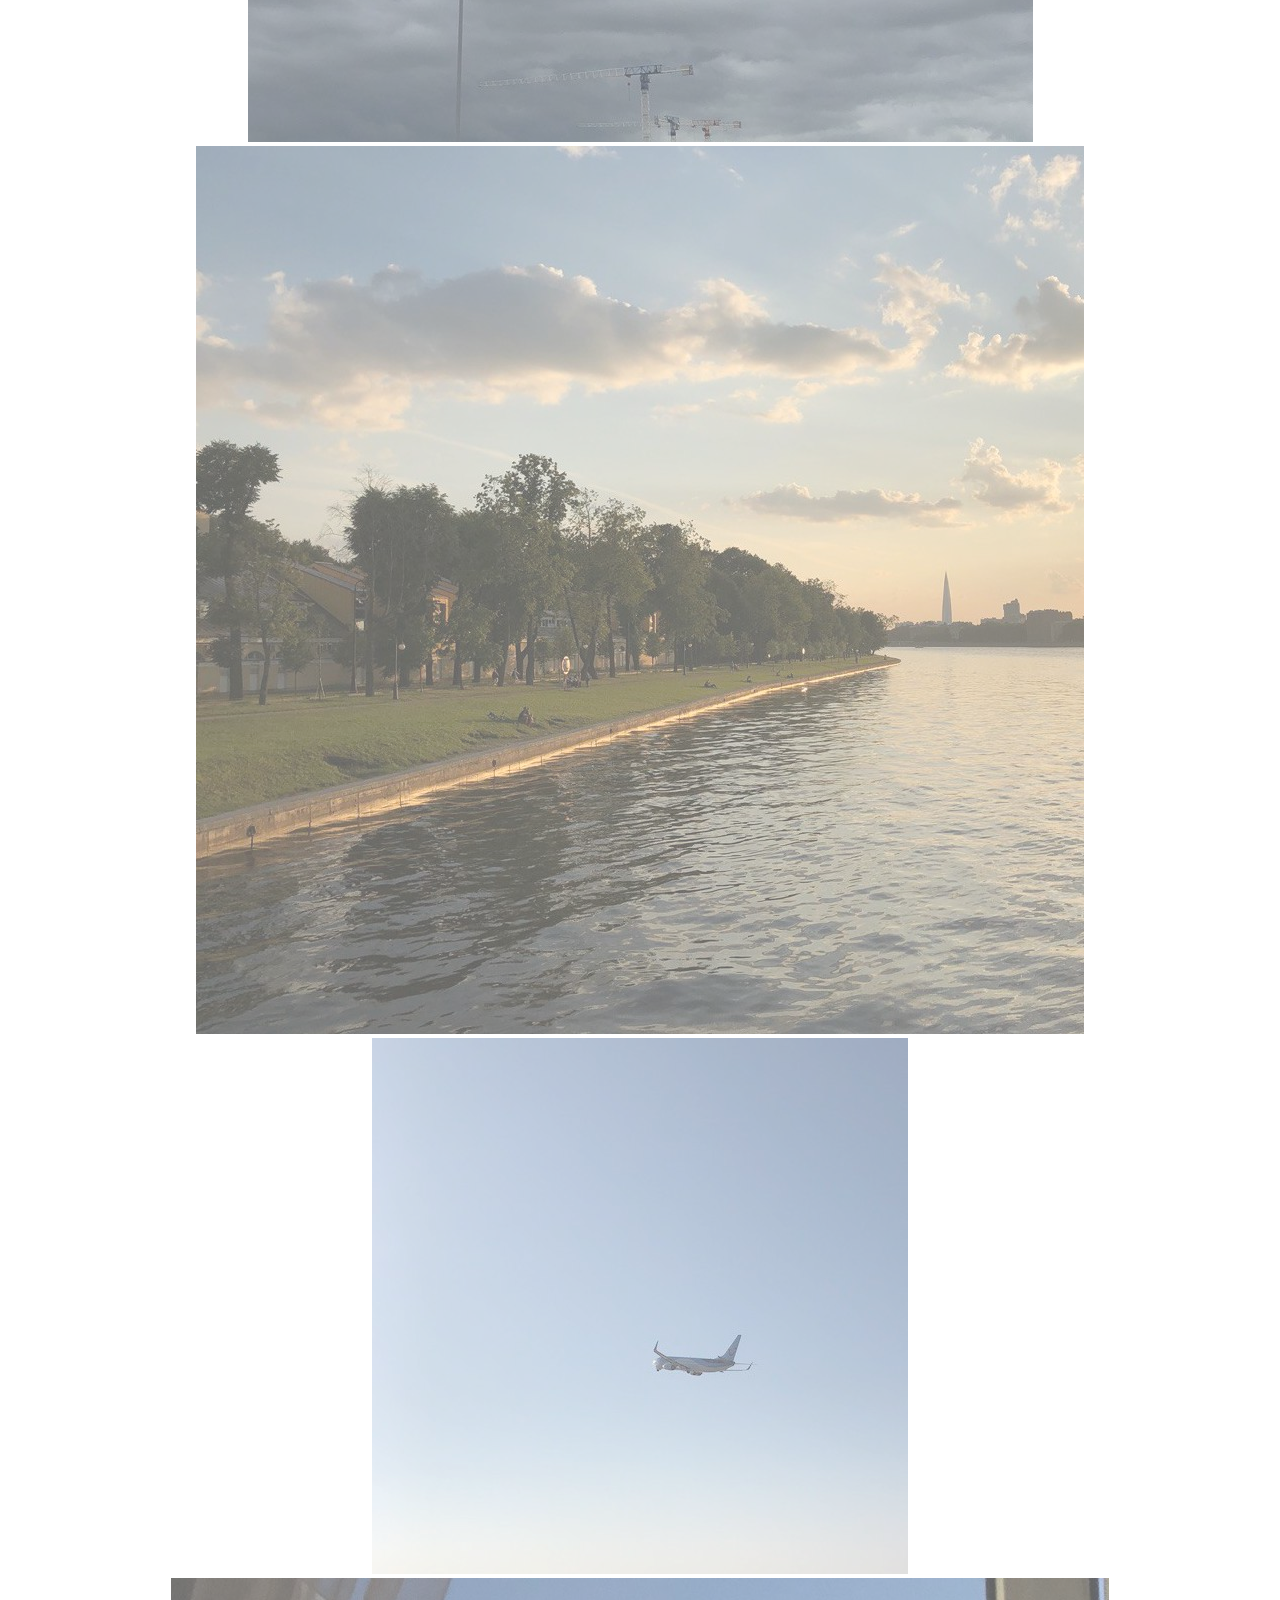
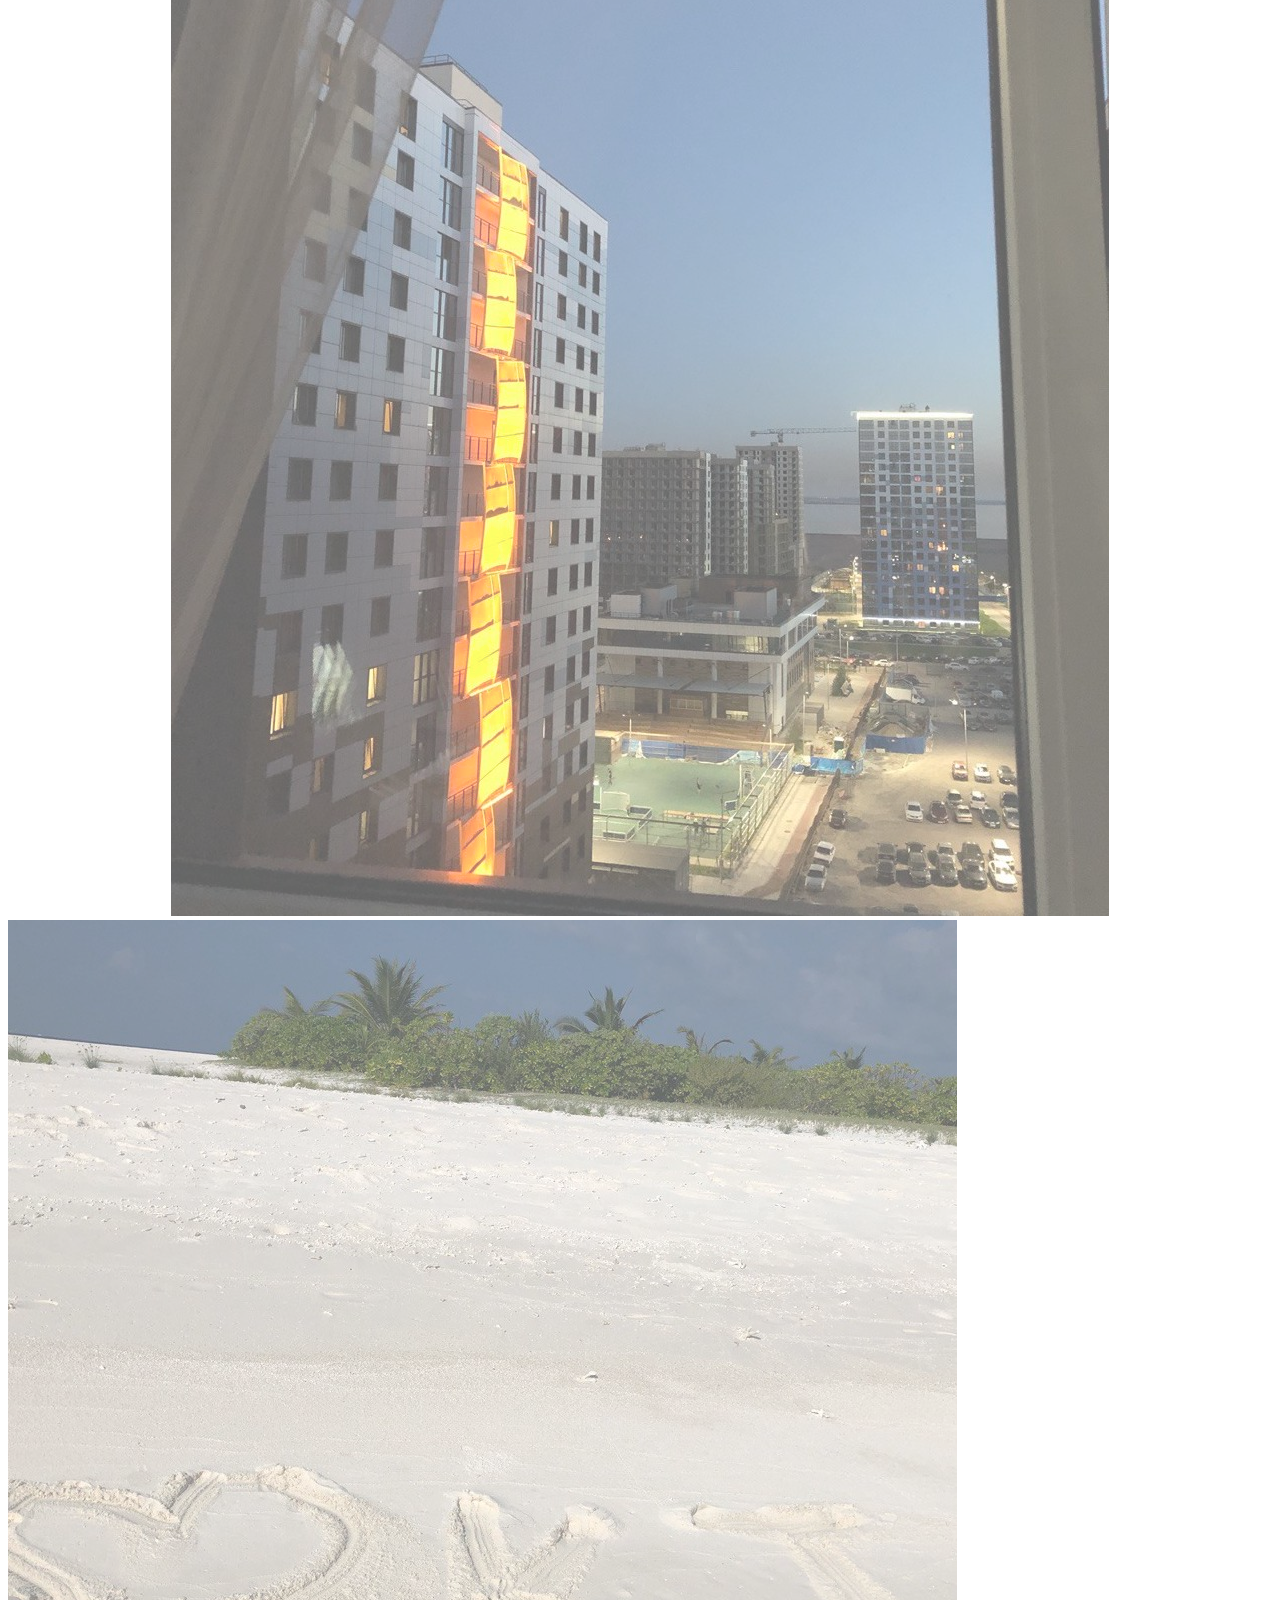
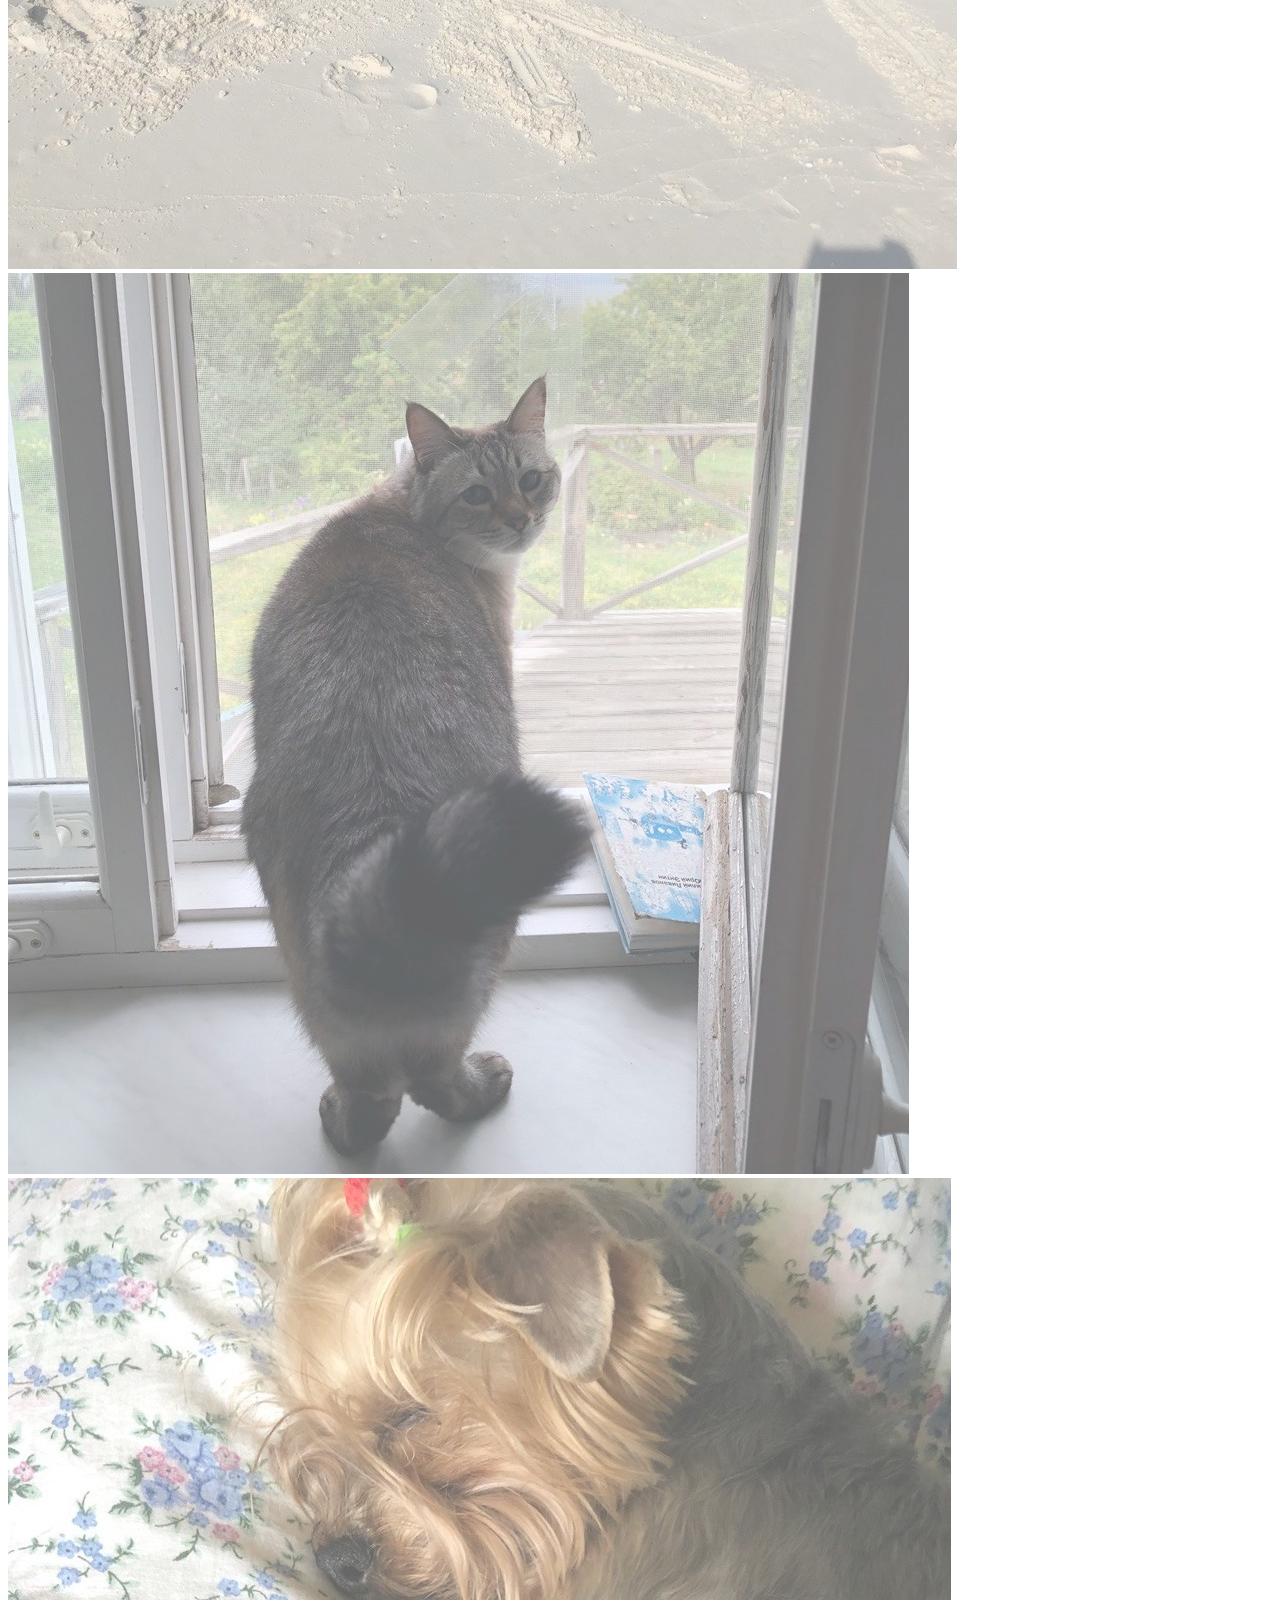
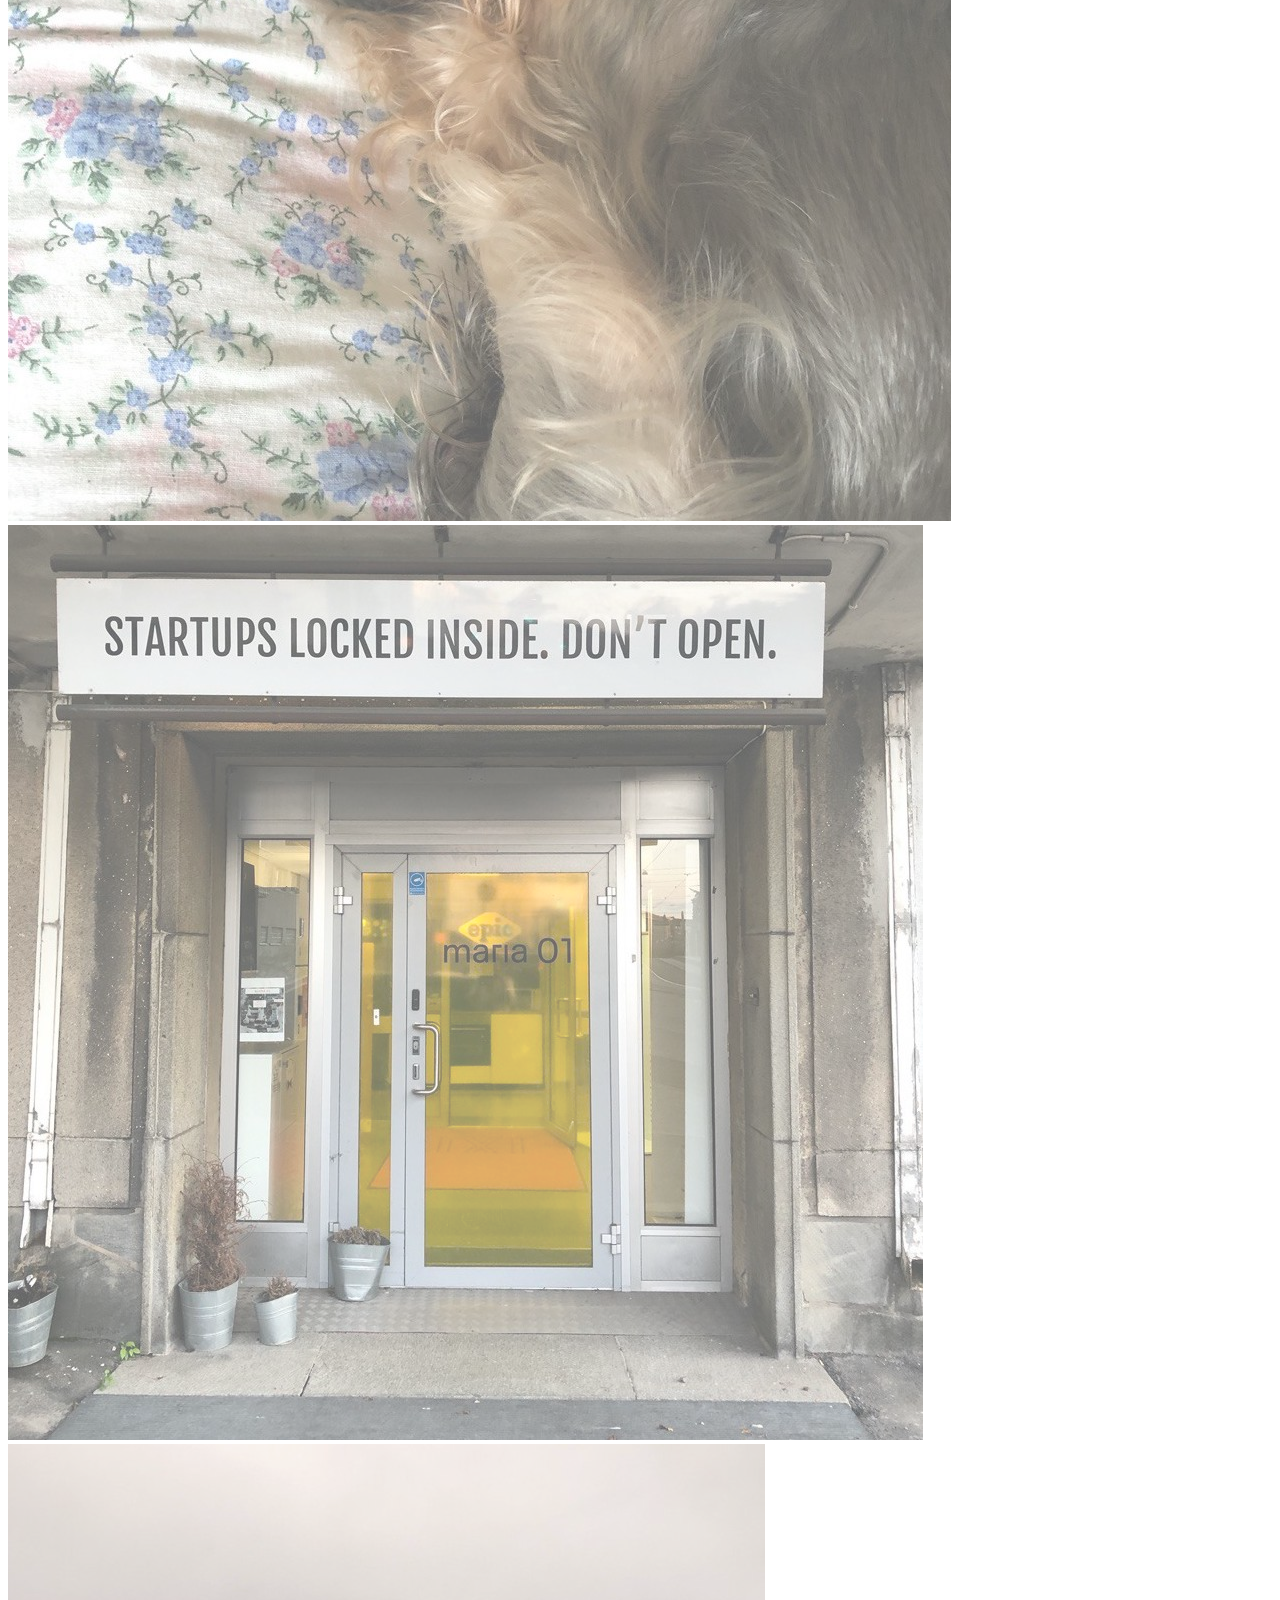
==== commit b23e2bf4: "splited into several pages" ====
--- a/portfolio/src/main/webapp/index.html
+++ b/portfolio/src/main/webapp/index.html
@@ -23,15 +23,21 @@
       <div class="col-2">
         <img src="images/street.jpg" alt="street"></img>
       </div>
-      <div class="col-6">
-        <h1>Masha Samsikova</h1>
-        <p class="caption">Second-year CS student at ITMO University, St.Petersburg, Russia</p>
+      <div class="col-6 container">
+        <div class="center">
+          <h1>Masha Samsikova</h1>
+          <p class="caption">Second-year CS student at ITMO University, St.Petersburg, Russia</p>
+        </div>
       </div>
       <div class="col-4">
-        <h1>Education</h1>
-        <p class="caption">
-          My school & University & additional education
-        </p>
+        <div class="center">
+          <a href="education.html">
+            <h1>Education</h1>
+          </a>
+          <p class="caption">
+            My school & University & additional education
+          </p>
+        </div>
       </div>
       <div class="col-2">
         <img src="images/itmo-university.jpg" alt="university"></img>
@@ -44,20 +50,6 @@
       </div>
       <div class="col-2">
         <img src="images/white-night.jpg" alt="nights"></img>
-      </div>
-      <div class="col-12 info left-align">
-        <a class="link" href="https://en.itmo.ru/">
-          Itmo University
-        </a>
-        <p class="additional">
-          Applied mathematics & CS
-        </p>
-        <a class="link" href="https://en.wikipedia.org/wiki/Saint_Petersburg_State_University">
-          SpbSU Academic Gymnasium
-        </a>
-        <p class="additional">
-          Chemestry & Biology
-        </p>
       </div>
       <div class="col-2">
         <img src="images/sky.jpg" alt="sky"></img>
@@ -72,34 +64,24 @@
         <img src="images/house.jpg" alt="house"></img>
       </div>
       <div class="col-4">
-        <h1>Projects</h1>
-        <p class="caption">
-          Finished projects, done at University or in curiosity
-        </p>
-      </div>
-      <div class="col-12 info right-align">
-        <div>
-          <a class="link" href="https://github.com/holounic/jb-python-integration-parser">
-            Python integration parser
+        <div class="center">
+          <a href="projects.html">
+            <h1>Projects</h1>
           </a>
-          <p class="additional">
-            Written in java, extracts information from python errors
-          </p>
-        </div>
-        <div>
-          <a class="link" href="https://github.com/holounic/food-bot">
-            Telegram bot
-          </a>
-          <p class="additional">
-            Written in JS(Node.js), provides info about butrition fees
+          <p class="caption">
+            Finished projects, done at University or in curiosity
           </p>
         </div>
       </div>
       <div class="col-4">
-        <h1>Comments</h1>
-        <p class="caption">
-          Leave, read or delete comments
-        </p>
+        <div class="center">
+          <a href="comments.html">
+            <h1>Comments</h1>
+          </a>
+          <p class="caption">
+            Leave, read or delete comments
+          </p>
+        </div>
       </div>
       <div class="col-2">
         <img src="images/sky.jpg" alt="sky"></img>
@@ -113,21 +95,6 @@
       <div class="col-2">
         <img src="images/house.jpg" alt="house"></img>
       </div>
-      <div class="col-8 left-align comment-section">
-        <form action="/data" method="POST">
-          <textarea name="comment-input">your comment</textarea>
-          <input type="submit" />
-        </form>
-      </div>
-      <div class="col-2">
-        <button type="button" class="comment-button" onclick="getComments()">Get comments</button>
-      </div>
-      <div class="col-2">
-        <button type="button" class="comment-button" onclick="deleteComments()">Delete comments</button>
-      </div>
-      <div class="cl-12">
-        <div id="comment-container"></div>
-      </div>
     </div>
   </div>
   <div class="row" id="photo-container"></div>
--- a/portfolio/src/main/webapp/style.css
+++ b/portfolio/src/main/webapp/style.css
@@ -44,7 +44,7 @@
   height: auto;
   max-width: 100%;
   object-fit: cover;
-  opacity: .8;
+  opacity: .6;
 }
 
 .left-align {
@@ -88,8 +88,8 @@
 
 .comment-section input {
   background-color: white;
-  border: none !important;
   display: inline-block !important;
+  border: none;
 }
 
 .comment-section input:hover {
@@ -99,12 +99,35 @@
 .comment-button {
   background-color: white;
   color: black;
-  margin: 3%;
-  border: none;
-  display: inline-block !important;
-  padding-top: 35%;
+  border: 0.03rem solid grey !important;
+  border-radius: 0.2em;
 }
 
 .comment-button:hover {
   color: red !important;
-}+}
+
+.comment {
+  font-family: 'Roboto', sans-serif;
+  color: grey;
+  display: block;
+  padding: 3%;
+  margin: 2%;
+}
+
+.container {
+  position: relative;
+}
+
+.center {
+  margin: 0;
+  position: absolute;
+  top: 50%;
+  left: 50%;
+  -ms-transform: translate(-50%, -50%);
+  transform: translate(-50%, -50%);
+}
+
+a {
+  text-decoration: none !important;
+}
